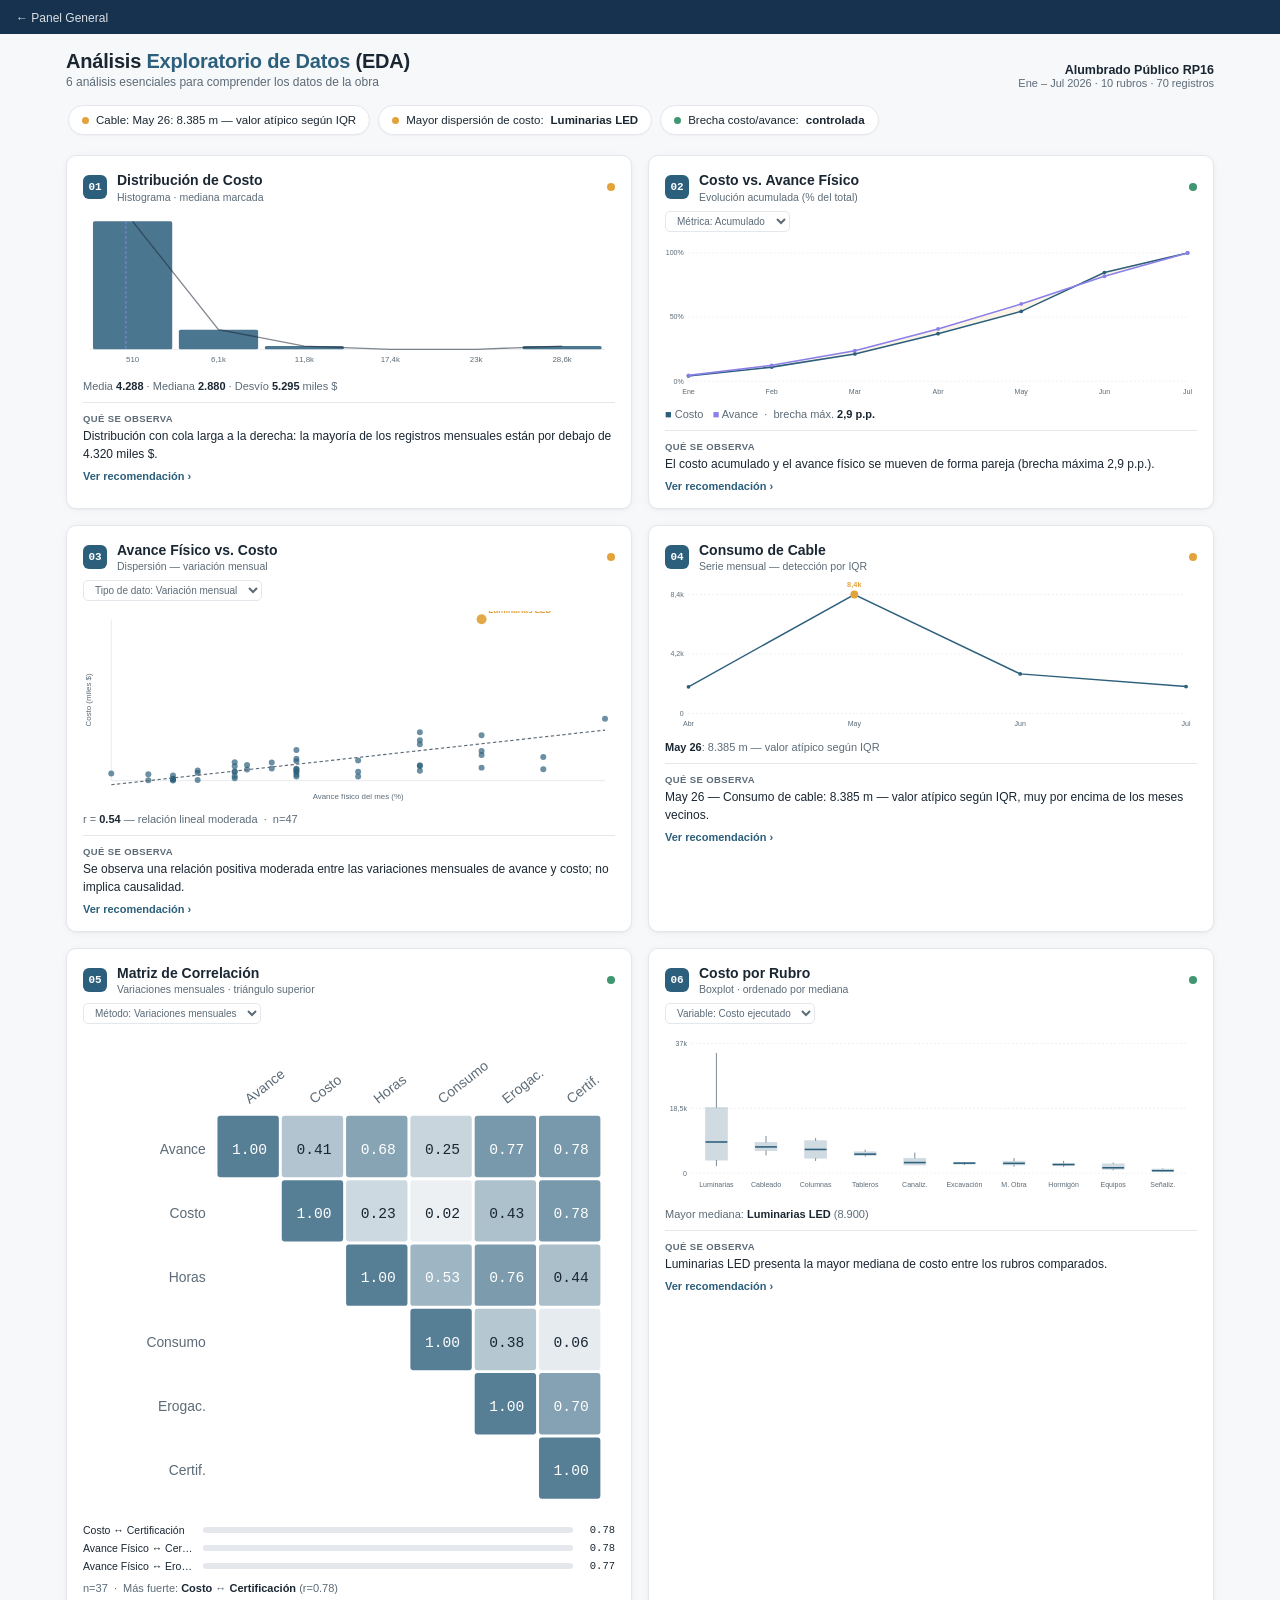
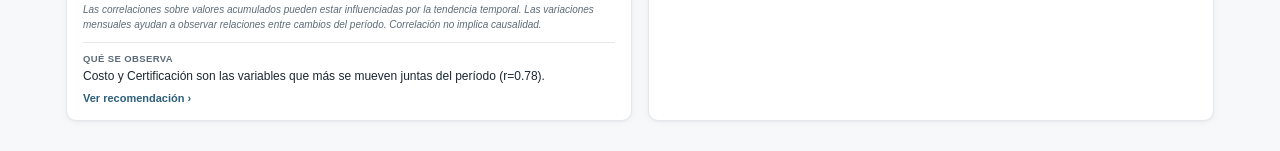
==== index.html @ d2f166ff "Add files via upload" ====
<!DOCTYPE html>
<html lang="es">
<head>
<meta charset="UTF-8">
<meta name="viewport" content="width=device-width, initial-scale=1.0">
<title>Análisis Exploratorio de Datos — Alumbrado Público RP16</title>
<link rel="icon" href="data:image/svg+xml,%3Csvg xmlns='http://www.w3.org/2000/svg' viewBox='0 0 100 100'%3E%3Ctext y='.9em' font-size='90'%3E%F0%9F%93%8A%3C/text%3E%3C/svg%3E">
<style>
:root{
  --bg:#F7F8FA;
  --surface:#FFFFFF;
  --text:#1A2733;
  --text-sec:#5C6B77;
  --border:#E4E8EC;

  --neutral:#2C5F7C;   /* color de dato por defecto — no decorativo por panel */
  --secondary:#8B7FE8; /* segunda serie en comparaciones */
  --atencion:#E2A33D;
  --critico:#D6534A;
  --positivo:#3F9670;

  --font-ui: -apple-system, BlinkMacSystemFont, "Segoe UI", Roboto, "Helvetica Neue", Arial, sans-serif;
  --font-mono: "SFMono-Regular", Consolas, "Liberation Mono", Menlo, monospace;
}
*{box-sizing:border-box;}
html,body{margin:0;background:var(--bg);color:var(--text);font-family:var(--font-ui);-webkit-font-smoothing:antialiased;}
h1,h3{margin:0;color:var(--text);}
p{margin:0;}

.page{min-height:100vh;display:flex;flex-direction:column;padding:16px 16px 30px;gap:14px;max-width:1180px;margin:0 auto;}

.top{display:flex;justify-content:space-between;align-items:flex-end;flex-wrap:wrap;gap:8px;}
.top h1{font-size:20px;font-weight:700;letter-spacing:-0.01em;}
.top h1 span{color:var(--neutral);}
.top .sub{color:var(--text-sec);font-size:12px;margin-top:2px;}
.top .obra{text-align:right;font-size:11px;color:var(--text-sec);}
.top .obra b{display:block;color:var(--text);font-size:12.5px;font-weight:600;}

/* ---- resumen ejecutivo ---- */
.summary{display:flex;gap:8px;overflow-x:auto;padding:2px 2px 6px;scroll-snap-type:x proximity;-webkit-overflow-scrolling:touch;}
.summary::-webkit-scrollbar{display:none;}
.chip{flex:none;scroll-snap-align:start;display:flex;align-items:center;gap:7px;background:var(--surface);border:1px solid var(--border);border-radius:20px;padding:8px 13px;font-size:11.5px;color:var(--text);white-space:nowrap;box-shadow:0 1px 2px rgba(16,24,32,.04);}
.chip .dot{width:7px;height:7px;border-radius:50%;flex:none;}
.chip b{font-weight:600;}

/* ---- grilla de paneles ---- */
.grid{display:grid;grid-template-columns:1fr 1fr;gap:16px;}
@media(max-width:680px){ .grid{grid-template-columns:1fr;gap:10px;} }

.card{background:var(--surface);border:1px solid var(--border);border-radius:10px;padding:16px;box-shadow:0 1px 2px rgba(16,24,32,.04), 0 1px 8px rgba(16,24,32,.04);display:flex;flex-direction:column;min-width:0;}
.chead{display:flex;align-items:center;gap:10px;}
.badge{flex:none;width:24px;height:24px;border-radius:6px;background:var(--neutral);color:#fff;display:flex;align-items:center;justify-content:center;font-family:var(--font-mono);font-size:11px;font-weight:700;}
.ctitle{flex:1;min-width:0;}
.ctitle h3{font-size:14px;font-weight:600;line-height:1.25;}
.ctitle .ctype{font-size:10.5px;color:var(--text-sec);margin-top:1px;}
.statusdot{flex:none;width:8px;height:8px;border-radius:50%;margin-left:6px;}
.statusdot[data-lvl="positivo"]{background:var(--positivo);}
.statusdot[data-lvl="atencion"]{background:var(--atencion);}
.statusdot[data-lvl="critico"]{background:var(--critico);}

.chart-wrap{width:100%;margin-top:10px;}
.chart-wrap svg{width:100%;height:100%;display:block;font-variant-numeric:tabular-nums;}

.caption{font-size:11px;color:var(--text-sec);margin-top:10px;font-variant-numeric:tabular-nums;}
.caption b{color:var(--text);font-weight:600;}

.obs{margin-top:10px;padding-top:10px;border-top:1px solid var(--border);}
.obs .otag{font-size:9.5px;font-weight:700;letter-spacing:.04em;color:var(--text-sec);text-transform:uppercase;display:block;margin-bottom:3px;}
.obs .oline{font-size:12px;line-height:1.5;color:var(--text);}
.obs details{margin-top:7px;}
.obs summary{font-size:11px;color:var(--neutral);font-weight:600;cursor:pointer;list-style:none;}
.obs summary::-webkit-details-marker{display:none;}
.obs summary::after{content:" \203A";}
.obs details[open] summary::after{content:" \2304";}
.obs .rec{font-size:11.5px;line-height:1.5;color:var(--text-sec);margin-top:6px;}

/* ---- mini ranking (panel 05) ---- */
.miniranks{display:flex;flex-direction:column;gap:6px;margin-top:10px;}
.mrow{display:flex;align-items:center;gap:8px;font-size:10.5px;color:var(--text-sec);}
.mrow .mlabel{width:112px;flex:none;color:var(--text);white-space:nowrap;overflow:hidden;text-overflow:ellipsis;}
.mrow .mbar-bg{flex:1;height:6px;background:var(--border);border-radius:3px;overflow:hidden;}
.mrow .mbar{height:100%;border-radius:3px;}
.mrow .mval{width:34px;flex:none;text-align:right;font-family:var(--font-mono);color:var(--text);}

/* ---- v1.1: selectores metodológicos y notas — mismos tokens, sin rediseño ---- */
.panel-controls{display:flex;gap:6px;margin-top:8px;flex-wrap:wrap;align-items:center;}
.panel-controls select{font-size:10px;padding:3px 7px;border:1px solid var(--border);border-radius:5px;background:var(--surface);color:var(--text-sec);font-family:var(--font-ui);}
.panel-controls select:focus{outline:1px solid var(--neutral);}
.corr-note{font-size:10px;line-height:1.5;color:var(--text-sec);font-style:italic;margin-top:8px;}
.sample-warn{color:var(--atencion);font-weight:600;}
</style>
</head>
<body>
<div style="background:#16324F;padding:8px 16px;">
  <a href="../../index.html" style="color:#fff;opacity:.85;font:12px -apple-system,sans-serif;text-decoration:none;">&larr; Panel General</a>
</div>
<div id="app" class="page"></div>

<script>
/* =========================================================
   DATA — idéntico al dataset ya validado (sin cambios)
   ========================================================= */
const MESES = [
  {id:'2026-01', label:'Ene 26'}, {id:'2026-02', label:'Feb 26'},
  {id:'2026-03', label:'Mar 26'}, {id:'2026-04', label:'Abr 26'},
  {id:'2026-05', label:'May 26'}, {id:'2026-06', label:'Jun 26'},
  {id:'2026-07', label:'Jul 26'}
];

const RUBROS = [
  {id:'excavacion', nombre:'Excavación', material:'Excavación de zanja', unidad:'m³'},
  {id:'hormigon', nombre:'Hormigón', material:'Hormigón H21 (bases)', unidad:'m³'},
  {id:'canalizaciones', nombre:'Canalizaciones', material:'Caño PVC/PEAD', unidad:'m'},
  {id:'columnas', nombre:'Columnas', material:'Columnas metálicas', unidad:'u'},
  {id:'cableado', nombre:'Cableado', material:'Cable subterráneo', unidad:'m'},
  {id:'tableros', nombre:'Tableros Eléctricos', material:'Tableros de comando', unidad:'u'},
  {id:'luminarias', nombre:'Luminarias LED', material:'Luminarias LED', unidad:'u'},
  {id:'manoobra', nombre:'Mano de Obra', material:'Cuadrillas propias', unidad:'HH'},
  {id:'equipos', nombre:'Equipos', material:'Equipo (grúa/canasto)', unidad:'h'},
  {id:'senalizacion', nombre:'Señalización y Seguridad', material:'Señalización vial', unidad:'u'}
];

const RAW = {
  excavacion: {presupuesto:[2800,3200,2000,0,0,0,0],
            costo:      [3220,2880,2360,0,0,0,0],
            horas:      [142,211,88,0,0,0,0],
            consumo:    [928.2,1019.2,656.5,0,0,0,0],
            stock:      [390,176,90,233,376,519,662],
            certificacion:[3024,2816,2240,0,0,0,0],
            erogaciones:[2194,3106,2301,1355,0,0,0],
            avance:     [35,40,25,0,0,0,0]},
  hormigon: {presupuesto:[2000,3000,3000,2000,0,0,0],
            costo:      [1800,3540,2550,2400,0,0,0],
            horas:      [120,120,177,109,0,0,0],
            consumo:    [94.1,145.4,148.3,93.1,0,0,0],
            stock:      [99,75,49,43,70,96,122],
            certificacion:[1760,3360,2760,2200,0,0,0],
            erogaciones:[1455,2232,3399,2709,1089,0,0],
            avance:     [20,30,30,20,0,0,0]},
  canalizaciones: {presupuesto:[0,2800,4900,4200,2100,0,0],
            costo:      [0,2380,5880,3696,2310,0,0],
            horas:      [0,149,209,185,128,0,0],
            consumo:    [0,1194.8,1969.1,1809.6,835.2,0,0],
            stock:      [1595,1496,1126,811,838,1157,1476],
            certificacion:[0,2576,5390,3570,1890,0,0],
            erogaciones:[0,1275,4150,4114,3152,967,0],
            avance:     [0,20,35,30,15,0,0]},
  columnas: {presupuesto:[0,0,5200,9100,7800,3900,0],
            costo:      [0,0,4576,10010,8970,3510,0],
            horas:      [0,0,177,481,339,187,0],
            consumo:    [0,0,37.4,60.5,55.1,26.5,0],
            stock:      [50,60,57,45,36,37,46],
            certificacion:[0,0,4420,8190,8424,3432,0],
            erogaciones:[0,0,1790,6850,7715,6548,1699],
            avance:     [0,0,20,35,30,15,0]},
  cableado: {presupuesto:[0,0,0,6000,9000,9000,6000],
            costo:      [0,0,0,6900,8100,10620,5100],
            horas:      [0,0,0,241,484,274,269],
            consumo:    [0,0,0,1876.8,8384.9,2787.6,1895.2],
            stock:      [2530,3036,3542,3391,962,493,335],
            certificacion:[0,0,0,6480,7920,10080,5520],
            erogaciones:[0,0,0,2712,7556,8003,8831],
            avance:     [0,0,0,20,30,30,20]},
  tableros: {presupuesto:[0,0,0,0,4000,6400,5600],
            costo:      [0,0,0,0,4720,5440,6720],
            horas:      [0,0,0,0,159,317,223],
            consumo:    [0,0,0,0,3.5,5.8,4.8],
            stock:      [4,5,5,6,6,4,3],
            certificacion:[0,0,0,0,4480,5888,6160],
            erogaciones:[0,0,0,0,1814,5625,6491],
            avance:     [0,0,0,0,25,40,35]},
  luminarias: {presupuesto:[0,0,0,1700,5100,11900,15300],
            costo:      [0,0,0,2006,4335,34272,13464],
            horas:      [0,0,0,47,213,339,390],
            consumo:    [0,0,0,17.2,52.5,115.4,159.1],
            stock:      [94,112,131,144,144,122,85],
            certificacion:[0,0,0,1904,4692,13745,13005],
            erogaciones:[0,0,0,771,3474,9149,11747],
            avance:     [0,0,0,5,15,35,45]},
  manoobra: {presupuesto:[1600,2400,3200,3600,3600,3200,2400],
            costo:      [1840,2160,3776,3060,4320,2816,2640],
            horas:      [132,259,230,440,363,245,248],
            consumo:    [132,259,230,440,363,245,248],
            stock:      [0,0,0,0,0,0,0],
            certificacion:[1728,2112,3584,3312,3960,2720,2160],
            erogaciones:[1253,2015,2497,3808,3892,3062,2764],
            avance:     [8,12,16,18,18,16,12]},
  equipos: {presupuesto:[1200,1800,1200,2400,1800,2400,1200],
            costo:      [900,2430,840,3000,1404,2880,1560],
            horas:      [36,36,35,66,45,69,28],
            consumo:    [94.1,145.4,98.9,186.2,149.8,184.3,97.9],
            stock:      [231,233,251,239,239,227,246],
            certificacion:[1056,2016,1104,2640,1530,2160,1296],
            erogaciones:[873,1339,1766,1939,1926,2031,1647],
            avance:     [10,15,10,20,15,20,10]},
  senalizacion: {presupuesto:[480,600,600,720,900,1200,1500],
            costo:      [566,510,720,634,990,1380,1350],
            horas:      [19,35,29,35,61,55,90],
            consumo:    [4.8,6.2,5.8,7.5,8.6,12.2,14.7],
            stock:      [15,16,17,18,18,17,15],
            certificacion:[538,552,660,612,810,1296,1320],
            erogaciones:[378,599,649,575,785,957,1385],
            avance:     [8,10,10,12,15,20,25]}
};

const RECORDS = [];
RUBROS.forEach(r=>{
  MESES.forEach((m,i)=>{
    RECORDS.push({
      obra:'Alumbrado Público RP16', fecha:m.id, mesLabel:m.label, mesIdx:i,
      rubro:r.id, rubroNombre:r.nombre, material:r.material, unidad:r.unidad,
      presupuesto:RAW[r.id].presupuesto[i], costo:RAW[r.id].costo[i],
      horas:RAW[r.id].horas[i], consumo:RAW[r.id].consumo[i], stock:RAW[r.id].stock[i],
      certificacion:RAW[r.id].certificacion[i], erogaciones:RAW[r.id].erogaciones[i],
      avance:RAW[r.id].avance[i]
    });
  });
});

const VARIABLES = [
  {id:'costo', label:'Costo', unidad:'miles $', color:'var(--neutral)'},
  {id:'presupuesto', label:'Presupuesto Ejecutado', unidad:'miles $', color:'#3E6E8E'},
  {id:'avance', label:'Avance Físico', unidad:'%', color:'var(--secondary)'},
  {id:'certificacion', label:'Certificación', unidad:'miles $', color:'var(--positivo)'},
  {id:'horas', label:'Horas Hombre', unidad:'HH', color:'var(--neutral)'},
  {id:'consumo', label:'Consumo de Materiales', unidad:'según rubro', color:'var(--secondary)'},
  {id:'erogaciones', label:'Erogaciones', unidad:'miles $', color:'var(--text-sec)'},
  {id:'stock', label:'Stock Disponible', unidad:'según rubro', color:'var(--text-sec)'},
  {id:'precioUnitario', label:'Precio Unitario', unidad:'miles $ / unidad', color:'var(--atencion)'},
  {id:'desvio', label:'Desvío %', unidad:'% vs. presupuesto', color:'var(--critico)'}
];
function varDef(id){ return VARIABLES.find(v=>v.id===id); }
function getValue(rec, varId){
  if(varId==='precioUnitario') return rec.consumo>0 ? rec.costo/rec.consumo : null;
  if(varId==='desvio') return rec.presupuesto>0 ? (rec.costo-rec.presupuesto)/rec.presupuesto*100 : null;
  return rec[varId];
}
function activeVal(v, varId){ return varId==='desvio' ? (v!==null && !isNaN(v)) : (v!==null && v>0); }

/* =========================================================
   ANALYTICS
   ========================================================= */
const A = {
  mean(arr){ if(!arr.length) return 0; return arr.reduce((a,b)=>a+b,0)/arr.length; },
  median(arr){ if(!arr.length) return 0; const s=[...arr].sort((a,b)=>a-b); const m=Math.floor(s.length/2);
    return s.length%2 ? s[m] : (s[m-1]+s[m])/2; },
  std(arr){ if(arr.length<2) return 0; const m=A.mean(arr); const v=arr.reduce((a,b)=>a+(b-m)**2,0)/(arr.length-1);
    return Math.sqrt(v); },
  quartiles(arr){
    const s=[...arr].sort((a,b)=>a-b); const n=s.length; if(!n) return {q1:0,q2:0,q3:0,iqr:0,min:0,max:0,low:0,high:0};
    const q=(p)=>{ const idx=(n-1)*p; const lo=Math.floor(idx), hi=Math.ceil(idx); if(lo===hi) return s[lo];
      return s[lo]+(s[hi]-s[lo])*(idx-lo); };
    const q1=q(0.25), q2=q(0.5), q3=q(0.75), iqr=q3-q1;
    return {q1,q2,q3,iqr,min:s[0],max:s[n-1],low:q1-1.5*iqr, high:q3+1.5*iqr};
  },
  outliers(arr){
    const {low,high,iqr} = A.quartiles(arr);
    return arr.map((v,i)=>({i, v, flag: v<low||v>high, extreme: iqr>0 && (v < low-1.5*iqr || v > high+1.5*iqr)}));
  },
  pearson(x,y){
    const n=x.length; if(n<3) return 0;
    const mx=A.mean(x), my=A.mean(y);
    let num=0,dx=0,dy=0;
    for(let i=0;i<n;i++){ num+=(x[i]-mx)*(y[i]-my); dx+=(x[i]-mx)**2; dy+=(y[i]-my)**2; }
    if(dx===0||dy===0) return 0;
    return num/Math.sqrt(dx*dy);
  },
  regression(x,y){
    const n=x.length; const mx=A.mean(x), my=A.mean(y);
    let num=0, den=0;
    for(let i=0;i<n;i++){ num+=(x[i]-mx)*(y[i]-my); den+=(x[i]-mx)**2; }
    const slope = den===0?0:num/den;
    const intercept = my - slope*mx;
    return {slope, intercept, r:A.pearson(x,y)};
  },
  corrStrengthLabel(r){
    const a=Math.abs(r);
    if(a<0.3) return 'relación lineal débil';
    if(a<0.6) return 'relación lineal moderada';
    return 'relación lineal fuerte';
  }
};

/* =========================================================
   FORMATO
   ========================================================= */
function fmt(n){ if(n===null||n===undefined||isNaN(n)) return '—';
  return new Intl.NumberFormat('es-AR',{maximumFractionDigits: Math.abs(n)<10? 1:0}).format(n); }
function fmtCompact(n){
  if(n===null||n===undefined||isNaN(n)) return '—';
  const sign=n<0?'-':''; const abs=Math.abs(n);
  if(abs>=1000) return sign+(abs/1000).toFixed(1).replace('.',',').replace(',0','')+'k';
  return fmt(n);
}

/* =========================================================
   CHARTS — proporciones panorámicas (poco alto, mucho ancho),
   ejes mínimos, y una sola función por tipo de gráfico.
   ========================================================= */
const CH = {
  histogram(values, colorVar){
    const W=640,H=190,M={t:10,r:12,b:26,l:8};
    const bins=6;
    const min=Math.min(...values), max=Math.max(...values);
    const bw=(max-min)/bins || 1;
    const counts=new Array(bins).fill(0);
    values.forEach(v=>{ let idx=Math.floor((v-min)/bw); if(idx>=bins) idx=bins-1; if(idx<0) idx=0; counts[idx]++; });
    const maxC=Math.max(...counts,1);
    const innerW=W-M.l-M.r, innerH=H-M.t-M.b;
    const slot=innerW/bins;
    const barW=slot-8;
    const yFor=c=> M.t+innerH-(c/maxC)*innerH;
    const median=A.median(values);
    const medianX = M.l + ((median-min)/((max-min)||1))*innerW;
    let bars='', labels='';
    counts.forEach((c,i)=>{
      const x=M.l+i*slot+4;
      const y=yFor(c);
      bars+=`<rect x="${x}" y="${y}" width="${barW}" height="${(M.t+innerH)-y}" fill="${colorVar}" opacity="0.85" rx="2"/>`;
      labels+=`<text x="${x+barW/2}" y="${M.t+innerH+15}" font-size="9.5" text-anchor="middle" fill="var(--text-sec)">${fmtCompact(min+i*bw)}</text>`;
    });
    let pts=counts.map((c,i)=> `${M.l+i*slot+4+barW/2},${yFor(c)}`).join(' ');
    return `<svg viewBox="0 0 ${W} ${H}" class="chart-svg" preserveAspectRatio="xMidYMid meet">
      <line x1="${M.l}" y1="${M.t+innerH}" x2="${W-M.r}" y2="${M.t+innerH}" stroke="var(--border)"/>
      ${bars}
      <polyline points="${pts}" fill="none" stroke="var(--text)" stroke-width="1.6" opacity="0.55"/>
      <line x1="${medianX}" y1="${M.t}" x2="${medianX}" y2="${M.t+innerH}" stroke="var(--secondary)" stroke-width="1.4" stroke-dasharray="3,3"/>
      ${labels}
    </svg>`;
  },

  lineChart(seriesArr, categories, pct, opts){
    opts = opts || {};
    const W=680,H=200,M={t:14,r:12,b:22,l:30};
    const innerW=W-M.l-M.r, innerH=H-M.t-M.b;
    let allVals=[];
    seriesArr.forEach(s=> allVals=allVals.concat(s.values.filter(v=>v!==null&&!isNaN(v))));
    let min= pct?0:Math.min(0,...allVals), max = pct?100:Math.max(...allVals,1);
    if(max===min) max=min+1;
    const n=categories.length;
    const xFor=i=> M.l + (n<=1?0:(i/(n-1))*innerW);
    const yFor=v=> M.t + innerH - ((v-min)/(max-min))*innerH;
    let grid='', ticks=2;
    for(let t=0;t<=ticks;t++){
      const v=min+(max-min)*t/ticks;
      const y=yFor(v);
      grid+=`<line x1="${M.l}" y1="${y}" x2="${W-M.r}" y2="${y}" stroke="var(--border)" stroke-dasharray="2,3"/>
             <text x="${M.l-6}" y="${y+3}" font-size="9" text-anchor="end" fill="var(--text-sec)">${fmtCompact(v)}${pct?'%':''}</text>`;
    }
    let xlabels=categories.map((c,i)=>`<text x="${xFor(i)}" y="${M.t+innerH+16}" font-size="9" text-anchor="middle" fill="var(--text-sec)">${c.replace(' 26','')}</text>`).join('');
    let band='';
    if(opts.band){
      const top=seriesArr[opts.band[0]].values, bot=seriesArr[opts.band[1]].values;
      let path='M '+top.map((v,i)=>`${xFor(i)},${yFor(v)}`).join(' L ');
      path+=' L '+bot.slice().reverse().map((v,i)=>`${xFor(bot.length-1-i)},${yFor(v)}`).join(' L ')+' Z';
      band=`<path d="${path}" fill="var(--atencion)" opacity="0.12"/>`;
    }
    let lines='';
    seriesArr.forEach(s=>{
      const pts = s.values.map((v,i)=> (v===null||isNaN(v))? null : `${xFor(i)},${yFor(v)}`).filter(Boolean).join(' ');
      lines+=`<polyline points="${pts}" fill="none" stroke="${s.color}" stroke-width="2"/>`;
      s.values.forEach((v,i)=>{ if(v!==null && !isNaN(v)) lines+=`<circle cx="${xFor(i)}" cy="${yFor(v)}" r="2.4" fill="${s.color}"/>`; });
    });
    return `<svg viewBox="0 0 ${W} ${H}" class="chart-svg" preserveAspectRatio="xMidYMid meet">${grid}${band}${lines}${xlabels}</svg>`;
  },

  flaggedLine(values, categories, color){
    const flags = A.outliers(values);
    const W=680,H=190,M={t:16,r:14,b:22,l:30};
    const innerW=W-M.l-M.r, innerH=H-M.t-M.b;
    const min=Math.min(0,...values), max=Math.max(...values,1);
    const n=categories.length;
    const xFor=i=> M.l + (n<=1?0:(i/(n-1))*innerW);
    const yFor=v=> M.t + innerH - ((v-min)/((max-min)||1))*innerH;
    let grid='';
    for(let t=0;t<=2;t++){ const v=min+(max-min)*t/2; const y=yFor(v);
      grid+=`<line x1="${M.l}" y1="${y}" x2="${W-M.r}" y2="${y}" stroke="var(--border)" stroke-dasharray="2,3"/>
             <text x="${M.l-6}" y="${y+3}" font-size="9" text-anchor="end" fill="var(--text-sec)">${fmtCompact(v)}</text>`; }
    let xlabels=categories.map((c,i)=>`<text x="${xFor(i)}" y="${M.t+innerH+16}" font-size="9" text-anchor="middle" fill="var(--text-sec)">${c.replace(' 26','')}</text>`).join('');
    const pts=values.map((v,i)=>`${xFor(i)},${yFor(v)}`).join(' ');
    let dots='', ann='';
    values.forEach((v,i)=>{
      const f=flags[i];
      const c = f.flag ? (f.extreme?'var(--critico)':'var(--atencion)') : color;
      const r = f.flag ? 5 : 2.4;
      dots+=`<circle cx="${xFor(i)}" cy="${yFor(v)}" r="${r}" fill="${c}"/>`;
      if(f.flag){ ann+=`<text x="${xFor(i)}" y="${yFor(v)-10}" font-size="9.5" font-weight="700" text-anchor="middle" fill="${c}">${fmtCompact(v)}</text>`; }
    });
    return `<svg viewBox="0 0 ${W} ${H}" class="chart-svg" preserveAspectRatio="xMidYMid meet">
      ${grid}<polyline points="${pts}" fill="none" stroke="${color}" stroke-width="1.8"/>${dots}${ann}${xlabels}
    </svg>`;
  },

  scatter(x,y,xLabel,yLabel,color,opts){
    opts = opts || {};
    const W=640,H=230,M={t:10,r:12,b:26,l:34};
    const innerW=W-M.l-M.r, innerH=H-M.t-M.b;
    const xmin=Math.min(...x), xmax=Math.max(...x);
    const ymin=Math.min(...y), ymax=Math.max(...y);
    const xr = xmax-xmin || 1, yr = ymax-ymin || 1;
    const xFor=v=> M.l + ((v-xmin)/xr)*innerW;
    const yFor=v=> M.t + innerH - ((v-ymin)/yr)*innerH;
    let pts=''; for(let i=0;i<x.length;i++){
      const isHi = opts.highlightIdx===i;
      pts+=`<circle cx="${xFor(x[i])}" cy="${yFor(y[i])}" r="${isHi?6:3.6}" fill="${isHi?'var(--atencion)':color}" opacity="${isHi?0.95:0.7}"/>`;
    }
    if(opts.highlightIdx!==undefined && opts.highlightLabel){
      pts+=`<text x="${xFor(x[opts.highlightIdx])+8}" y="${yFor(y[opts.highlightIdx])-8}" font-size="10" font-weight="700" fill="var(--atencion)">${opts.highlightLabel}</text>`;
    }
    const reg = A.regression(x,y);
    const x1=xmin, x2=xmax;
    const y1=reg.intercept+reg.slope*x1, y2=reg.intercept+reg.slope*x2;
    const trendLine = `<line x1="${xFor(x1)}" y1="${yFor(y1)}" x2="${xFor(x2)}" y2="${yFor(y2)}" stroke="var(--text-sec)" stroke-width="1.4" stroke-dasharray="4,3"/>`;
    return `<svg viewBox="0 0 ${W} ${H}" class="chart-svg" preserveAspectRatio="xMidYMid meet">
      <line x1="${M.l}" y1="${M.t+innerH}" x2="${W-M.r}" y2="${M.t+innerH}" stroke="var(--border)"/>
      <line x1="${M.l}" y1="${M.t}" x2="${M.l}" y2="${M.t+innerH}" stroke="var(--border)"/>
      <text x="${M.l+innerW/2}" y="${H-4}" font-size="9.5" text-anchor="middle" fill="var(--text-sec)">${xLabel}</text>
      <text x="10" y="${M.t+innerH/2}" font-size="9.5" text-anchor="middle" fill="var(--text-sec)" transform="rotate(-90 10 ${M.t+innerH/2})">${yLabel}</text>
      ${pts}${trendLine}
    </svg>`;
  },

  corrMatrix(vars, matrix){
    // sólo triángulo superior (incluye diagonal): evita repetir la mitad de la información
    const cell=44, pad={t:56,l:92};
    const W=pad.l+cell*vars.length+8, H=pad.t+cell*vars.length+8;
    let cells='', colLabels='', rowLabels='';
    vars.forEach((v,ci)=>{
      colLabels+=`<text x="${pad.l+ci*cell+cell/2}" y="${pad.t-8}" font-size="9.5" text-anchor="start" fill="var(--text-sec)" transform="rotate(-38 ${pad.l+ci*cell+cell/2} ${pad.t-8})">${v.label}</text>`;
      rowLabels+=`<text x="${pad.l-8}" y="${pad.t+ci*cell+cell/2+4}" font-size="9.5" text-anchor="end" fill="var(--text-sec)">${v.label}</text>`;
    });
    vars.forEach((rv,ri)=>{
      vars.forEach((cv,ci)=>{
        if(ci<ri) return; // omite el triángulo inferior (redundante)
        const r = matrix[ri][ci];
        const isPos = r>=0;
        const inten = Math.min(Math.abs(r),1);
        const base = isPos ? '44,95,124' : '214,83,74';
        const bg = `rgba(${base},${(0.08+inten*0.72).toFixed(2)})`;
        const txtColor = inten>0.5 ? '#fff' : 'var(--text)';
        cells+=`<g>
          <rect x="${pad.l+ci*cell}" y="${pad.t+ri*cell}" width="${cell-2}" height="${cell-2}" fill="${bg}" rx="2"/>
          <text x="${pad.l+ci*cell+cell/2}" y="${pad.t+ri*cell+cell/2+4}" font-size="10" text-anchor="middle" fill="${txtColor}" font-family="var(--font-mono)">${r.toFixed(2)}</text>
        </g>`;
      });
    });
    return `<svg viewBox="0 0 ${W} ${H}" class="chart-svg" preserveAspectRatio="xMidYMid meet" style="min-width:${W}px">${colLabels}${rowLabels}${cells}</svg>`;
  },

  boxplot(groups, color){
    const W=680,H=210,M={t:12,r:12,b:32,l:34};
    const innerW=W-M.l-M.r, innerH=H-M.t-M.b;
    let allVals=[]; groups.forEach(g=>allVals=allVals.concat(g.values));
    const min=Math.min(...allVals), max=Math.max(...allVals);
    const pad=(max-min)*0.08 || 1;
    const dmin= min>=0 ? Math.max(0,min-pad) : min-pad, dmax=max+pad;
    const yFor=v=> M.t + innerH - ((v-dmin)/(dmax-dmin))*innerH;
    const slot=innerW/groups.length;
    let content='', labels='';
    groups.forEach((g,i)=>{
      const q=A.quartiles(g.values);
      const cx=M.l+slot*i+slot/2;
      const boxW=Math.min(slot*0.44,44);
      const withinMax = Math.max(...g.values.filter(v=>v<=q.high));
      const withinMin = Math.min(...g.values.filter(v=>v>=q.low));
      content+=`<line x1="${cx}" y1="${yFor(withinMax)}" x2="${cx}" y2="${yFor(q.q3)}" stroke="var(--text-sec)"/>
        <line x1="${cx}" y1="${yFor(withinMin)}" x2="${cx}" y2="${yFor(q.q1)}" stroke="var(--text-sec)"/>
        <rect x="${cx-boxW/2}" y="${yFor(q.q3)}" width="${boxW}" height="${Math.max(yFor(q.q1)-yFor(q.q3),1)}" fill="${color}" opacity="0.22" stroke="${color}"/>
        <line x1="${cx-boxW/2}" y1="${yFor(q.q2)}" x2="${cx+boxW/2}" y2="${yFor(q.q2)}" stroke="${color}" stroke-width="2"/>`;
      g.values.forEach(v=>{
        if(v<q.low||v>q.high){
          const extreme = v < q.low-1.5*q.iqr || v > q.high+1.5*q.iqr;
          content+=`<circle cx="${cx}" cy="${yFor(v)}" r="3.2" fill="${extreme?'var(--critico)':'var(--atencion)'}"/>`;
        }
      });
      labels+=`<text x="${cx}" y="${M.t+innerH+18}" font-size="9" text-anchor="middle" fill="var(--text-sec)">${g.label}</text>`;
    });
    let grid=''; for(let t=0;t<=2;t++){ const v=dmin+(dmax-dmin)*t/2; const y=yFor(v);
      grid+=`<line x1="${M.l}" y1="${y}" x2="${W-M.r}" y2="${y}" stroke="var(--border)" stroke-dasharray="2,3"/><text x="${M.l-6}" y="${y+3}" font-size="9" text-anchor="end" fill="var(--text-sec)">${fmtCompact(v)}</text>`; }
    return `<svg viewBox="0 0 ${W} ${H}" class="chart-svg" preserveAspectRatio="xMidYMid meet">${grid}${content}${labels}</svg>`;
  }
};

/* =========================================================
   AGREGACIÓN mensual
   ========================================================= */
function aggregateMonthly(varId){
  if(varId==='avance'){
    const weights={};
    RUBROS.forEach(r=>{ weights[r.id]=RAW[r.id].presupuesto.reduce((a,b)=>a+b,0); });
    const cumByRubroLoc={};
    Object.keys(weights).forEach(rid=>{ let acc=0; cumByRubroLoc[rid]=RAW[rid].avance.map(v=>acc+=v); });
    return MESES.map((m,idx)=>{
      let num=0, den=0;
      Object.keys(weights).forEach(rid=>{ num+=weights[rid]*cumByRubroLoc[rid][idx]; den+=weights[rid]; });
      return den? num/den : 0;
    });
  }
  return MESES.map((m,idx)=>{
    let sum=0;
    RUBROS.forEach(r=>{ sum+=RAW[r.id][varId][idx]; });
    return sum;
  });
}
function cumulative(arr){ let acc=0; return arr.map(v=>acc+=v); }

/* =========================================================
   v1.1 — helpers metodológicos
   ========================================================= */
// avance ponderado del mes (NO acumulado) a nivel obra — usado en panel 02 "Mensual"
function weightedAvanceMonthly(){
  const weights={}; RUBROS.forEach(r=>{ weights[r.id]=RAW[r.id].presupuesto.reduce((a,b)=>a+b,0); });
  return MESES.map((m,idx)=>{
    let num=0, den=0;
    RUBROS.forEach(r=>{ num+=weights[r.id]*RAW[r.id].avance[idx]; den+=weights[r.id]; });
    return den? num/den : 0;
  });
}
// serie acumulada (suma corrida) de un campo, por rubro — usado en panel 02/03 modo "Acumulado"
function cumByRubro(field){
  const out={};
  RUBROS.forEach(r=>{ let acc=0; out[r.id]=RAW[r.id][field].map(v=>acc+=v); });
  return out;
}
// variaciones mensuales (mes vs. mes anterior) por rubro, sólo entre meses con actividad activa
// en ambos extremos — evita variaciones artificiales por arranque/cierre del rubro
function monthlyDeltas(vars){
  const out={}; vars.forEach(v=>out[v]=[]);
  RUBROS.forEach(r=>{
    for(let i=1;i<7;i++){
      if(RAW[r.id].costo[i]>0 && RAW[r.id].costo[i-1]>0){
        vars.forEach(v=> out[v].push(RAW[r.id][v][i]-RAW[r.id][v][i-1]));
      }
    }
  });
  return out;
}
const SAMPLE_MIN = 10;
function sampleWarn(n){ return n<SAMPLE_MIN ? ` <span class="sample-warn">· Interpretación limitada por tamaño de muestra (n=${n}).</span>` : ''; }

/* =========================================================
   STATE — controles metodológicos (v1.1). No afecta diseño.
   ========================================================= */
const STATE = { corrMethod:'delta', p2Metric:'acum', p3Tipo:'var', p6Var:'costo' };


/* =========================================================
   PANELES
   ========================================================= */
function buildPanel1(){
  const vals = RECORDS.map(r=>getValue(r,'costo')).filter(v=>activeVal(v,'costo'));
  const mean=A.mean(vals), median=A.median(vals), std=A.std(vals);
  const asim = mean>median*1.3;
  return {
    badge:'01', title:'Distribución de Costo', type:'Histograma · mediana marcada',
    status: asim?'atencion':'positivo',
    chart: CH.histogram(vals,'var(--neutral)'),
    caption:`Media <b>${fmt(mean)}</b> · Mediana <b>${fmt(median)}</b> · Desvío <b>${fmt(std)}</b> miles $`,
    obs:`Distribución con cola larga a la derecha: la mayoría de los registros mensuales están por debajo de ${fmt(median*1.5)} miles $.`,
    rec:`Unos pocos meses de Luminarias LED empujan la media muy por encima de la mediana — revisarlos en el panel 04 antes de usarlos como referencia de presupuesto.`
  };
}

function buildPanel2(){
  const metric = STATE.p2Metric; // 'acum' | 'mensual'
  let seriesArr, capt, obs;
  if(metric==='acum'){
    const vars=['costo','avance'];
    seriesArr = vars.map(vId=>{
      const vd=varDef(vId);
      let monthly = aggregateMonthly(vId);
      let vals = vId==='avance' ? monthly : cumulative(monthly);
      const last = vals[vals.length-1]||1;
      vals = vals.map(v=> last? v/last*100:0);
      return {name:vd.label,color: vId==='costo'?'var(--neutral)':'var(--secondary)',values:vals};
    });
  } else {
    const costoMonthly = aggregateMonthly('costo');
    const totalCosto = costoMonthly.reduce((a,b)=>a+b,0)||1;
    const costoPctMensual = costoMonthly.map(v=>v/totalCosto*100);
    const avanceMensual = weightedAvanceMonthly();
    seriesArr = [
      {name:'Costo', color:'var(--neutral)', values:costoPctMensual},
      {name:'Avance', color:'var(--secondary)', values:avanceMensual}
    ];
  }
  const costoPct = seriesArr[0].values, avancePct = seriesArr[1].values;
  const brecha = Math.max(...costoPct.map((c,i)=>c-avancePct[i]));
  capt = metric==='acum'
    ? `<span style="color:var(--neutral)">■</span> Costo &nbsp; <span style="color:var(--secondary)">■</span> Avance &nbsp;·&nbsp; brecha máx. <b>${fmt(brecha)} p.p.</b>`
    : `<span style="color:var(--neutral)">■</span> Costo del mes &nbsp; <span style="color:var(--secondary)">■</span> Avance del mes &nbsp;·&nbsp; mayor diferencia <b>${fmt(brecha)} p.p.</b>`;
  obs = metric==='acum'
    ? (brecha>8
        ? `El costo acumulado avanza por encima del avance físico, con una brecha máxima de ${fmt(brecha)} puntos porcentuales.`
        : `El costo acumulado y el avance físico se mueven de forma pareja (brecha máxima ${fmt(brecha)} p.p.).`)
    : `Compara qué % del costo total y del avance total se ejecutó cada mes — permite ver en qué meses el costo creció más rápido que el avance, sin el efecto acumulativo del gráfico anterior.`;
  return {
    badge:'02', title:'Costo vs. Avance Físico', type: metric==='acum' ? 'Evolución acumulada (% del total)' : 'Lectura mensual (% del total, sin acumular)',
    status: (metric==='acum' && brecha>8)?'atencion':'positivo',
    controls: `<select data-p2>
        <option value="acum" ${metric==='acum'?'selected':''}>Métrica: Acumulado</option>
        <option value="mensual" ${metric==='mensual'?'selected':''}>Métrica: Mensual</option>
      </select>`,
    chart: CH.lineChart(seriesArr, MESES.map(m=>m.label), metric==='acum', metric==='acum'?{band:[0,1]}:{}),
    caption: capt,
    obs,
    rec:`Si la brecha crece, revisar productividad y precios en los rubros con mayor peso presupuestario (panel 06).`
  };
}

function buildPanel3(){
  const tipo = STATE.p3Tipo; // 'var' (default) | 'acum'
  let pairs;
  if(tipo==='var'){
    pairs = RECORDS.map(r=>({x:getValue(r,'avance'),y:getValue(r,'costo'),rubro:r.rubroNombre})).filter(p=>!(p.x===0&&p.y===0));
  } else {
    const cumAv=cumByRubro('avance'), cumCo=cumByRubro('costo');
    pairs=[];
    RUBROS.forEach(r=>{
      RAW[r.id].avance.forEach((_,i)=>{
        if(RAW[r.id].avance[i]>0 || RAW[r.id].costo[i]>0){
          pairs.push({x:cumAv[r.id][i], y:cumCo[r.id][i], rubro:r.nombre});
        }
      });
    });
  }
  const n = pairs.length;
  const x=pairs.map(p=>p.x), y=pairs.map(p=>p.y);
  const reg = A.regression(x,y);
  let hiIdx=0, hiRes=-Infinity;
  pairs.forEach((p,i)=>{ const pred=reg.intercept+reg.slope*p.x; const res=Math.abs(p.y-pred); if(res>hiRes){hiRes=res;hiIdx=i;} });
  const q = A.quartiles(y.map((v,i)=>Math.abs(v-(reg.intercept+reg.slope*x[i]))));
  const isNotable = hiRes > q.high;
  const yLabel = tipo==='var' ? 'Costo (miles $)' : 'Costo acumulado (miles $)';
  const xLabel = tipo==='var' ? 'Avance físico del mes (%)' : 'Avance físico acumulado (%)';
  return {
    badge:'03', title:'Avance Físico vs. Costo', type: tipo==='var' ? 'Dispersión — variación mensual' : 'Dispersión — valores acumulados',
    status: isNotable?'atencion':'positivo',
    controls: `<select data-p3>
        <option value="var" ${tipo==='var'?'selected':''}>Tipo de dato: Variación mensual</option>
        <option value="acum" ${tipo==='acum'?'selected':''}>Tipo de dato: Acumulado</option>
      </select>`,
    chart: CH.scatter(x,y,xLabel,yLabel,'var(--neutral)', isNotable?{highlightIdx:hiIdx,highlightLabel:pairs[hiIdx].rubro}:{}),
    caption:`r = <b>${reg.r.toFixed(2)}</b> — ${A.corrStrengthLabel(reg.r)} &nbsp;·&nbsp; n=${n}${sampleWarn(n)}`,
    obs: tipo==='var'
      ? `Se observa una relación ${reg.r>=0?'positiva':'negativa'} ${A.corrStrengthLabel(reg.r).replace('relación lineal ','')} entre las variaciones mensuales de avance y costo; no implica causalidad.`
      : `Con valores acumulados la relación es ${A.corrStrengthLabel(reg.r)} (r=${reg.r.toFixed(2)}) — este modo tiende a mostrar coeficientes más altos porque ambas series crecen con el tiempo dentro de cada rubro.`,
    rec: isNotable ? `El punto marcado (${pairs[hiIdx].rubro}) se aleja claramente de la tendencia — vale la pena confirmar si responde a un ajuste de precio puntual.` : `No hay puntos que se aparten de forma notable de la tendencia general.`
  };
}

function buildPanel4(){
  const rubroId='cableado', varId='consumo';
  const recs = RECORDS.filter(r=>r.rubro===rubroId);
  const withData = recs.map(r=>({v:getValue(r,varId),label:r.mesLabel})).filter(d=>d.v>0);
  const vals = withData.map(d=>d.v);
  const flags = A.outliers(vals);
  const flagIdx = flags.findIndex(f=>f.flag);
  const isExtreme = flagIdx>=0 && flags[flagIdx].extreme;
  const capt = flagIdx>=0
    ? `<b>${withData[flagIdx].label}</b>: ${fmt(vals[flagIdx])} m — valor atípico según IQR`
    : 'Sin valores atípicos en el período';
  return {
    badge:'04', title:'Consumo de Cable', type:'Serie mensual — detección por IQR',
    status: flagIdx<0 ? 'positivo' : (isExtreme?'critico':'atencion'),
    chart: CH.flaggedLine(vals, withData.map(d=>d.label), 'var(--neutral)'),
    caption: capt,
    obs: flagIdx>=0
      ? `${withData[flagIdx].label} — Consumo de cable: ${fmt(vals[flagIdx])} m — valor atípico según IQR, muy por encima de los meses vecinos.`
      : `El consumo se mantiene dentro del rango esperado durante todo el período.`,
    rec: flagIdx>=0
      ? `Puede deberse a recableado, refuerzo de frente, cambio de trazado u otro comportamiento operativo. Requiere validación — un valor atípico no confirma un error.`
      : `No se requiere seguimiento adicional para esta combinación de rubro y variable.`
  };
}

function buildPanel5(){
  const coreVars=['avance','costo','horas','consumo','erogaciones','certificacion'];
  const shortLabels=['Avance','Costo','Horas','Consumo','Erogac.','Certif.'];
  const vdFull = coreVars.map(id=>varDef(id));
  const vd = coreVars.map((id,i)=>({label:shortLabels[i]}));
  const method = STATE.corrMethod; // 'delta' (default) | 'level'
  let series, n;
  if(method==='delta'){
    const deltas = monthlyDeltas(coreVars);
    series = coreVars.map(id=>deltas[id]);
    n = series[0].length;
  } else {
    const activeRecs = RECORDS.filter(r=>r.costo>0);
    series = coreVars.map(id=> activeRecs.map(r=>getValue(r,id)||0));
    n = activeRecs.length;
  }
  const matrix = coreVars.map((_,i)=> coreVars.map((_,j)=> i===j?1:A.pearson(series[i],series[j])));
  const allPairs=[];
  for(let i=0;i<coreVars.length;i++) for(let j=i+1;j<coreVars.length;j++) allPairs.push({i,j,r:matrix[i][j]});
  allPairs.sort((a,b)=>Math.abs(b.r)-Math.abs(a.r));
  const top3 = allPairs.slice(0,3);
  const maxAbs = Math.max(...top3.map(p=>Math.abs(p.r)));
  const ranksHtml = top3.map(p=>{
    const c = p.r>=0 ? 'var(--neutral)' : 'var(--critico)';
    const w = (Math.abs(p.r)/maxAbs*100).toFixed(0);
    return `<div class="mrow"><span class="mlabel">${vdFull[p.i].label} ↔ ${vdFull[p.j].label}</span>
      <span class="mbar-bg"><span class="mbar" style="width:${w}%;background:${c}"></span></span>
      <span class="mval">${p.r.toFixed(2)}</span></div>`;
  }).join('');
  return {
    badge:'05', title:'Matriz de Correlación', type: method==='delta' ? 'Variaciones mensuales · triángulo superior' : 'Valores del período · triángulo superior',
    status:'positivo',
    controls: `<select data-corr>
        <option value="delta" ${method==='delta'?'selected':''}>Método: Variaciones mensuales</option>
        <option value="level" ${method==='level'?'selected':''}>Método: Valores del período</option>
      </select>`,
    chart: CH.corrMatrix(vd, matrix),
    extraHtml: `<div class="miniranks">${ranksHtml}</div>`,
    caption:`n=${n}${sampleWarn(n)} &nbsp;·&nbsp; Más fuerte: <b>${vdFull[top3[0].i].label}</b> ↔ <b>${vdFull[top3[0].j].label}</b> (r=${top3[0].r.toFixed(2)})`,
    obs:`${vdFull[top3[0].i].label} y ${vdFull[top3[0].j].label} son las variables que más se mueven juntas del período (r=${top3[0].r.toFixed(2)}).`,
    rec:`Una correlación elevada indica asociación lineal, no necesariamente una relación causal. Usarla para priorizar qué relación explorar primero en el panel 03, no como conclusión.`,
    note:`Las correlaciones sobre valores acumulados pueden estar influenciadas por la tendencia temporal. Las variaciones mensuales ayudan a observar relaciones entre cambios del período. Correlación no implica causalidad.`
  };
}

const RUBRO_LABEL_CORTO = {
  excavacion:'Excavación', hormigon:'Hormigón', canalizaciones:'Canaliz.', columnas:'Columnas',
  cableado:'Cableado', tableros:'Tableros', luminarias:'Luminarias', manoobra:'M. Obra',
  equipos:'Equipos', senalizacion:'Señaliz.'
};
function buildPanel6(){
  const vId = STATE.p6Var;
  const vd = varDef(vId);
  let groups = RUBROS.map(r=>{
    const vals = RECORDS.filter(rec=>rec.rubro===r.id).map(rec=>getValue(rec,vId)).filter(v=>activeVal(v,vId));
    return {label:RUBRO_LABEL_CORTO[r.id], full:r.nombre, values: vals.length?vals:[0]};
  });
  groups.forEach(g=>{ g.med=A.median(g.values); g.iqr=A.quartiles(g.values).iqr; });
  groups.sort((a,b)=>b.med-a.med);
  const top=groups[0];
  const disp = groups.slice().sort((a,b)=>b.iqr-a.iqr)[0];
  const isDesvio = vId==='desvio';
  const fmtVal = v => isDesvio ? (v>=0?'+':'')+fmt(v)+'%' : fmt(v);
  const obs = isDesvio
    ? `${top.full} presenta el mayor desvío relativo respecto del presupuesto (mediana ${fmtVal(top.med)}).`
    : `${top.full} presenta la mayor mediana de ${vd.label.toLowerCase()} entre los rubros comparados.`;
  const rec = isDesvio
    ? `Un desvío elevado en un rubro de bajo costo absoluto puede ser tan relevante como uno de alto costo — mayor costo no equivale automáticamente a mayor problema.`
    : `${disp.full} presenta la caja más alta (mayor dispersión mensual): menor previsibilidad de costo mes a mes. ${vId==='costo' ? 'Para ver si esto corresponde a un desvío real, cambiar la variable a "Desvío %".':''}`;
  return {
    badge:'06', title:`${vd.label} por Rubro`, type:'Boxplot · ordenado por mediana',
    status:'positivo',
    controls: `<select data-p6>
        <option value="costo" ${vId==='costo'?'selected':''}>Variable: Costo ejecutado</option>
        <option value="desvio" ${vId==='desvio'?'selected':''}>Variable: Desvío %</option>
        <option value="horas" ${vId==='horas'?'selected':''}>Variable: Horas hombre</option>
        <option value="consumo" ${vId==='consumo'?'selected':''}>Variable: Consumo</option>
        <option value="precioUnitario" ${vId==='precioUnitario'?'selected':''}>Variable: Precio unitario</option>
      </select>`,
    chart: CH.boxplot(groups, 'var(--neutral)'),
    caption:`Mayor mediana: <b>${top.full}</b> (${fmtVal(top.med)})`,
    obs, rec
  };
}

/* =========================================================
   RESUMEN EJECUTIVO
   ========================================================= */
function buildSummary(p2,p4,p6){
  const chips=[];
  if(p4.status!=='positivo'){
    chips.push({dot:p4.status, text:`Cable: ${p4.caption.replace(/<[^>]+>/g,'')}`});
  }
  chips.push({dot:p6.status==='positivo'?'atencion':p6.status, text:`Mayor dispersión de costo: <b>${p6.caption.match(/<b>(.*?)<\/b>/)[1]}</b>`});
  chips.push({dot:p2.status, text:`Brecha costo/avance: <b>${p2.status==='atencion'?'en aumento':'controlada'}</b>`});
  return chips;
}

/* =========================================================
   RENDER
   ========================================================= */
function panelHtml(p){
  const vb = p.chart.match(/viewBox="0 0 ([\d.]+) ([\d.]+)"/);
  const ratio = vb ? `${vb[1]}/${vb[2]}` : '2.8/1';
  return `<div class="card">
    <div class="chead">
      <div class="badge">${p.badge}</div>
      <div class="ctitle"><h3>${p.title}</h3><div class="ctype">${p.type}</div></div>
      <span class="statusdot" data-lvl="${p.status}"></span>
    </div>
    ${p.controls?`<div class="panel-controls">${p.controls}</div>`:''}
    <div class="chart-wrap" style="aspect-ratio:${ratio}">${p.chart}</div>
    ${p.extraHtml||''}
    <div class="caption">${p.caption}</div>
    ${p.note?`<div class="corr-note">${p.note}</div>`:''}
    <div class="obs">
      <span class="otag">Qué se observa</span>
      <div class="oline">${p.obs}</div>
      <details><summary>Ver recomendación</summary><div class="rec">${p.rec}</div></details>
    </div>
  </div>`;
}

function bindControls(){
  const p2=document.querySelector('[data-p2]'); if(p2) p2.addEventListener('change',()=>{ STATE.p2Metric=p2.value; render(); });
  const p3=document.querySelector('[data-p3]'); if(p3) p3.addEventListener('change',()=>{ STATE.p3Tipo=p3.value; render(); });
  const corr=document.querySelector('[data-corr]'); if(corr) corr.addEventListener('change',()=>{ STATE.corrMethod=corr.value; render(); });
  const p6=document.querySelector('[data-p6]'); if(p6) p6.addEventListener('change',()=>{ STATE.p6Var=p6.value; render(); });
}

function render(){
  const panels=[buildPanel1(),buildPanel2(),buildPanel3(),buildPanel4(),buildPanel5(),buildPanel6()];
  const chips = buildSummary(panels[1],panels[3],panels[5]);
  const chipsHtml = chips.map(c=>`<div class="chip"><span class="dot" style="background:var(--${c.dot})"></span>${c.text}</div>`).join('');
  document.getElementById('app').innerHTML = `
    <div class="top">
      <div>
        <h1>Análisis <span>Exploratorio de Datos</span> (EDA)</h1>
        <div class="sub">6 análisis esenciales para comprender los datos de la obra</div>
      </div>
      <div class="obra"><b>Alumbrado Público RP16</b>Ene – Jul 2026 · 10 rubros · 70 registros</div>
    </div>
    <div class="summary">${chipsHtml}</div>
    <div class="grid">${panels.map(panelHtml).join('')}</div>
  `;
  bindControls();
}
render();
</script>
</body>
</html>
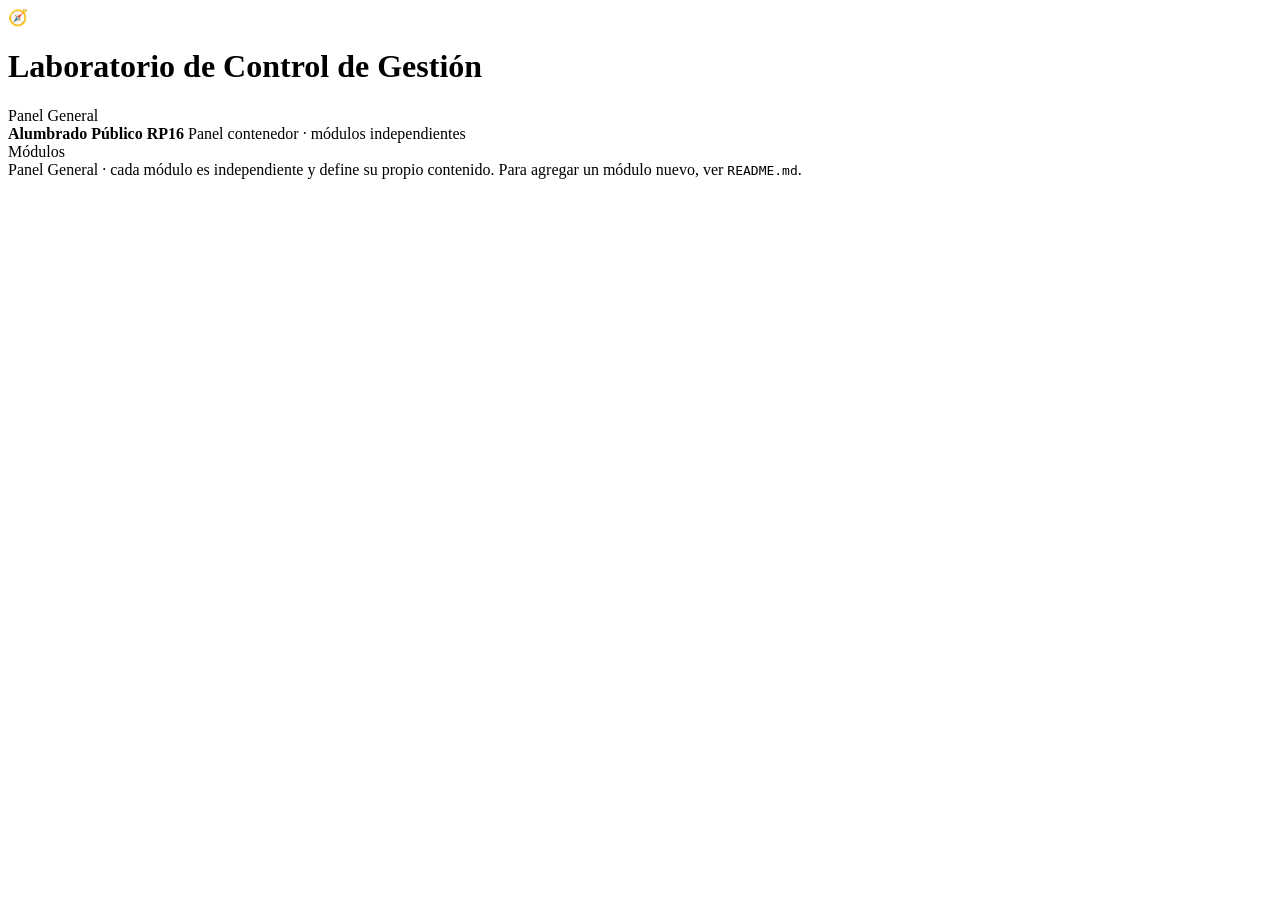
==== commit 30c8013e: "Add files via upload" ====
--- a/index.html
+++ b/index.html
@@ -3,825 +3,60 @@
 <head>
 <meta charset="UTF-8">
 <meta name="viewport" content="width=device-width, initial-scale=1.0">
-<title>Análisis Exploratorio de Datos — Alumbrado Público RP16</title>
-<link rel="icon" href="data:image/svg+xml,%3Csvg xmlns='http://www.w3.org/2000/svg' viewBox='0 0 100 100'%3E%3Ctext y='.9em' font-size='90'%3E%F0%9F%93%8A%3C/text%3E%3C/svg%3E">
-<style>
-:root{
-  --bg:#F7F8FA;
-  --surface:#FFFFFF;
-  --text:#1A2733;
-  --text-sec:#5C6B77;
-  --border:#E4E8EC;
+<title>Panel General — Control de Gestión</title>
 
-  --neutral:#2C5F7C;   /* color de dato por defecto — no decorativo por panel */
-  --secondary:#8B7FE8; /* segunda serie en comparaciones */
-  --atencion:#E2A33D;
-  --critico:#D6534A;
-  --positivo:#3F9670;
+<!-- Favicon: emoji embebido, no requiere ningún archivo -->
+<link rel="icon" href="data:image/svg+xml,%3Csvg xmlns='http://www.w3.org/2000/svg' viewBox='0 0 100 100'%3E%3Ctext y='.9em' font-size='90'%3E%F0%9F%A7%AD%3C/text%3E%3C/svg%3E">
 
-  --font-ui: -apple-system, BlinkMacSystemFont, "Segoe UI", Roboto, "Helvetica Neue", Arial, sans-serif;
-  --font-mono: "SFMono-Regular", Consolas, "Liberation Mono", Menlo, monospace;
-}
-*{box-sizing:border-box;}
-html,body{margin:0;background:var(--bg);color:var(--text);font-family:var(--font-ui);-webkit-font-smoothing:antialiased;}
-h1,h3{margin:0;color:var(--text);}
-p{margin:0;}
+<!-- Vista previa al compartir en LinkedIn/WhatsApp/etc. — reemplazar TU-DOMINIO por el dominio real una vez desplegado en Vercel -->
+<meta property="og:type" content="website">
+<meta property="og:title" content="Laboratorio de Control de Gestión — Alumbrado Público RP16">
+<meta property="og:description" content="Panel de Control de Gestión de obras: exploración de datos, presupuestos y desvíos, en un solo lugar.">
+<meta property="og:image" content="https://TU-DOMINIO.vercel.app/assets/og-image.png">
+<meta property="og:url" content="https://TU-DOMINIO.vercel.app">
+<meta name="twitter:card" content="summary_large_image">
+<meta name="twitter:title" content="Laboratorio de Control de Gestión">
+<meta name="twitter:description" content="Panel de Control de Gestión de obras — Alumbrado Público RP16">
+<meta name="twitter:image" content="https://TU-DOMINIO.vercel.app/assets/og-image.png">
 
-.page{min-height:100vh;display:flex;flex-direction:column;padding:16px 16px 30px;gap:14px;max-width:1180px;margin:0 auto;}
-
-.top{display:flex;justify-content:space-between;align-items:flex-end;flex-wrap:wrap;gap:8px;}
-.top h1{font-size:20px;font-weight:700;letter-spacing:-0.01em;}
-.top h1 span{color:var(--neutral);}
-.top .sub{color:var(--text-sec);font-size:12px;margin-top:2px;}
-.top .obra{text-align:right;font-size:11px;color:var(--text-sec);}
-.top .obra b{display:block;color:var(--text);font-size:12.5px;font-weight:600;}
-
-/* ---- resumen ejecutivo ---- */
-.summary{display:flex;gap:8px;overflow-x:auto;padding:2px 2px 6px;scroll-snap-type:x proximity;-webkit-overflow-scrolling:touch;}
-.summary::-webkit-scrollbar{display:none;}
-.chip{flex:none;scroll-snap-align:start;display:flex;align-items:center;gap:7px;background:var(--surface);border:1px solid var(--border);border-radius:20px;padding:8px 13px;font-size:11.5px;color:var(--text);white-space:nowrap;box-shadow:0 1px 2px rgba(16,24,32,.04);}
-.chip .dot{width:7px;height:7px;border-radius:50%;flex:none;}
-.chip b{font-weight:600;}
-
-/* ---- grilla de paneles ---- */
-.grid{display:grid;grid-template-columns:1fr 1fr;gap:16px;}
-@media(max-width:680px){ .grid{grid-template-columns:1fr;gap:10px;} }
-
-.card{background:var(--surface);border:1px solid var(--border);border-radius:10px;padding:16px;box-shadow:0 1px 2px rgba(16,24,32,.04), 0 1px 8px rgba(16,24,32,.04);display:flex;flex-direction:column;min-width:0;}
-.chead{display:flex;align-items:center;gap:10px;}
-.badge{flex:none;width:24px;height:24px;border-radius:6px;background:var(--neutral);color:#fff;display:flex;align-items:center;justify-content:center;font-family:var(--font-mono);font-size:11px;font-weight:700;}
-.ctitle{flex:1;min-width:0;}
-.ctitle h3{font-size:14px;font-weight:600;line-height:1.25;}
-.ctitle .ctype{font-size:10.5px;color:var(--text-sec);margin-top:1px;}
-.statusdot{flex:none;width:8px;height:8px;border-radius:50%;margin-left:6px;}
-.statusdot[data-lvl="positivo"]{background:var(--positivo);}
-.statusdot[data-lvl="atencion"]{background:var(--atencion);}
-.statusdot[data-lvl="critico"]{background:var(--critico);}
-
-.chart-wrap{width:100%;margin-top:10px;}
-.chart-wrap svg{width:100%;height:100%;display:block;font-variant-numeric:tabular-nums;}
-
-.caption{font-size:11px;color:var(--text-sec);margin-top:10px;font-variant-numeric:tabular-nums;}
-.caption b{color:var(--text);font-weight:600;}
-
-.obs{margin-top:10px;padding-top:10px;border-top:1px solid var(--border);}
-.obs .otag{font-size:9.5px;font-weight:700;letter-spacing:.04em;color:var(--text-sec);text-transform:uppercase;display:block;margin-bottom:3px;}
-.obs .oline{font-size:12px;line-height:1.5;color:var(--text);}
-.obs details{margin-top:7px;}
-.obs summary{font-size:11px;color:var(--neutral);font-weight:600;cursor:pointer;list-style:none;}
-.obs summary::-webkit-details-marker{display:none;}
-.obs summary::after{content:" \203A";}
-.obs details[open] summary::after{content:" \2304";}
-.obs .rec{font-size:11.5px;line-height:1.5;color:var(--text-sec);margin-top:6px;}
-
-/* ---- mini ranking (panel 05) ---- */
-.miniranks{display:flex;flex-direction:column;gap:6px;margin-top:10px;}
-.mrow{display:flex;align-items:center;gap:8px;font-size:10.5px;color:var(--text-sec);}
-.mrow .mlabel{width:112px;flex:none;color:var(--text);white-space:nowrap;overflow:hidden;text-overflow:ellipsis;}
-.mrow .mbar-bg{flex:1;height:6px;background:var(--border);border-radius:3px;overflow:hidden;}
-.mrow .mbar{height:100%;border-radius:3px;}
-.mrow .mval{width:34px;flex:none;text-align:right;font-family:var(--font-mono);color:var(--text);}
-
-/* ---- v1.1: selectores metodológicos y notas — mismos tokens, sin rediseño ---- */
-.panel-controls{display:flex;gap:6px;margin-top:8px;flex-wrap:wrap;align-items:center;}
-.panel-controls select{font-size:10px;padding:3px 7px;border:1px solid var(--border);border-radius:5px;background:var(--surface);color:var(--text-sec);font-family:var(--font-ui);}
-.panel-controls select:focus{outline:1px solid var(--neutral);}
-.corr-note{font-size:10px;line-height:1.5;color:var(--text-sec);font-style:italic;margin-top:8px;}
-.sample-warn{color:var(--atencion);font-weight:600;}
-</style>
+<link rel="stylesheet" href="assets/css/tokens.css">
+<link rel="stylesheet" href="assets/css/shell.css">
 </head>
 <body>
-<div style="background:#16324F;padding:8px 16px;">
-  <a href="../../index.html" style="color:#fff;opacity:.85;font:12px -apple-system,sans-serif;text-decoration:none;">&larr; Panel General</a>
-</div>
-<div id="app" class="page"></div>
 
-<script>
-/* =========================================================
-   DATA — idéntico al dataset ya validado (sin cambios)
-   ========================================================= */
-const MESES = [
-  {id:'2026-01', label:'Ene 26'}, {id:'2026-02', label:'Feb 26'},
-  {id:'2026-03', label:'Mar 26'}, {id:'2026-04', label:'Abr 26'},
-  {id:'2026-05', label:'May 26'}, {id:'2026-06', label:'Jun 26'},
-  {id:'2026-07', label:'Jul 26'}
-];
+<header class="shell-header">
+  <div class="shell-header-inner">
+    <div class="brand">
+      <div class="mark">🧭</div>
+      <div>
+        <h1 id="brand-title">Laboratorio de Control de Gestión</h1>
+        <div class="brand-sub">Panel General</div>
+      </div>
+    </div>
+    <div class="header-meta">
+      <b>Alumbrado Público RP16</b>
+      Panel contenedor · módulos independientes
+    </div>
+  </div>
+</header>
 
-const RUBROS = [
-  {id:'excavacion', nombre:'Excavación', material:'Excavación de zanja', unidad:'m³'},
-  {id:'hormigon', nombre:'Hormigón', material:'Hormigón H21 (bases)', unidad:'m³'},
-  {id:'canalizaciones', nombre:'Canalizaciones', material:'Caño PVC/PEAD', unidad:'m'},
-  {id:'columnas', nombre:'Columnas', material:'Columnas metálicas', unidad:'u'},
-  {id:'cableado', nombre:'Cableado', material:'Cable subterráneo', unidad:'m'},
-  {id:'tableros', nombre:'Tableros Eléctricos', material:'Tableros de comando', unidad:'u'},
-  {id:'luminarias', nombre:'Luminarias LED', material:'Luminarias LED', unidad:'u'},
-  {id:'manoobra', nombre:'Mano de Obra', material:'Cuadrillas propias', unidad:'HH'},
-  {id:'equipos', nombre:'Equipos', material:'Equipo (grúa/canasto)', unidad:'h'},
-  {id:'senalizacion', nombre:'Señalización y Seguridad', material:'Señalización vial', unidad:'u'}
-];
+<main class="shell-main">
+  <div id="app">
+    <section class="overview" id="overview">
+      <!-- Renderizado por shell.js a partir de config/modules.json -->
+    </section>
 
-const RAW = {
-  excavacion: {presupuesto:[2800,3200,2000,0,0,0,0],
-            costo:      [3220,2880,2360,0,0,0,0],
-            horas:      [142,211,88,0,0,0,0],
-            consumo:    [928.2,1019.2,656.5,0,0,0,0],
-            stock:      [390,176,90,233,376,519,662],
-            certificacion:[3024,2816,2240,0,0,0,0],
-            erogaciones:[2194,3106,2301,1355,0,0,0],
-            avance:     [35,40,25,0,0,0,0]},
-  hormigon: {presupuesto:[2000,3000,3000,2000,0,0,0],
-            costo:      [1800,3540,2550,2400,0,0,0],
-            horas:      [120,120,177,109,0,0,0],
-            consumo:    [94.1,145.4,148.3,93.1,0,0,0],
-            stock:      [99,75,49,43,70,96,122],
-            certificacion:[1760,3360,2760,2200,0,0,0],
-            erogaciones:[1455,2232,3399,2709,1089,0,0],
-            avance:     [20,30,30,20,0,0,0]},
-  canalizaciones: {presupuesto:[0,2800,4900,4200,2100,0,0],
-            costo:      [0,2380,5880,3696,2310,0,0],
-            horas:      [0,149,209,185,128,0,0],
-            consumo:    [0,1194.8,1969.1,1809.6,835.2,0,0],
-            stock:      [1595,1496,1126,811,838,1157,1476],
-            certificacion:[0,2576,5390,3570,1890,0,0],
-            erogaciones:[0,1275,4150,4114,3152,967,0],
-            avance:     [0,20,35,30,15,0,0]},
-  columnas: {presupuesto:[0,0,5200,9100,7800,3900,0],
-            costo:      [0,0,4576,10010,8970,3510,0],
-            horas:      [0,0,177,481,339,187,0],
-            consumo:    [0,0,37.4,60.5,55.1,26.5,0],
-            stock:      [50,60,57,45,36,37,46],
-            certificacion:[0,0,4420,8190,8424,3432,0],
-            erogaciones:[0,0,1790,6850,7715,6548,1699],
-            avance:     [0,0,20,35,30,15,0]},
-  cableado: {presupuesto:[0,0,0,6000,9000,9000,6000],
-            costo:      [0,0,0,6900,8100,10620,5100],
-            horas:      [0,0,0,241,484,274,269],
-            consumo:    [0,0,0,1876.8,8384.9,2787.6,1895.2],
-            stock:      [2530,3036,3542,3391,962,493,335],
-            certificacion:[0,0,0,6480,7920,10080,5520],
-            erogaciones:[0,0,0,2712,7556,8003,8831],
-            avance:     [0,0,0,20,30,30,20]},
-  tableros: {presupuesto:[0,0,0,0,4000,6400,5600],
-            costo:      [0,0,0,0,4720,5440,6720],
-            horas:      [0,0,0,0,159,317,223],
-            consumo:    [0,0,0,0,3.5,5.8,4.8],
-            stock:      [4,5,5,6,6,4,3],
-            certificacion:[0,0,0,0,4480,5888,6160],
-            erogaciones:[0,0,0,0,1814,5625,6491],
-            avance:     [0,0,0,0,25,40,35]},
-  luminarias: {presupuesto:[0,0,0,1700,5100,11900,15300],
-            costo:      [0,0,0,2006,4335,34272,13464],
-            horas:      [0,0,0,47,213,339,390],
-            consumo:    [0,0,0,17.2,52.5,115.4,159.1],
-            stock:      [94,112,131,144,144,122,85],
-            certificacion:[0,0,0,1904,4692,13745,13005],
-            erogaciones:[0,0,0,771,3474,9149,11747],
-            avance:     [0,0,0,5,15,35,45]},
-  manoobra: {presupuesto:[1600,2400,3200,3600,3600,3200,2400],
-            costo:      [1840,2160,3776,3060,4320,2816,2640],
-            horas:      [132,259,230,440,363,245,248],
-            consumo:    [132,259,230,440,363,245,248],
-            stock:      [0,0,0,0,0,0,0],
-            certificacion:[1728,2112,3584,3312,3960,2720,2160],
-            erogaciones:[1253,2015,2497,3808,3892,3062,2764],
-            avance:     [8,12,16,18,18,16,12]},
-  equipos: {presupuesto:[1200,1800,1200,2400,1800,2400,1200],
-            costo:      [900,2430,840,3000,1404,2880,1560],
-            horas:      [36,36,35,66,45,69,28],
-            consumo:    [94.1,145.4,98.9,186.2,149.8,184.3,97.9],
-            stock:      [231,233,251,239,239,227,246],
-            certificacion:[1056,2016,1104,2640,1530,2160,1296],
-            erogaciones:[873,1339,1766,1939,1926,2031,1647],
-            avance:     [10,15,10,20,15,20,10]},
-  senalizacion: {presupuesto:[480,600,600,720,900,1200,1500],
-            costo:      [566,510,720,634,990,1380,1350],
-            horas:      [19,35,29,35,61,55,90],
-            consumo:    [4.8,6.2,5.8,7.5,8.6,12.2,14.7],
-            stock:      [15,16,17,18,18,17,15],
-            certificacion:[538,552,660,612,810,1296,1320],
-            erogaciones:[378,599,649,575,785,957,1385],
-            avance:     [8,10,10,12,15,20,25]}
-};
+    <div class="section-title">Módulos</div>
+    <section class="module-grid" id="module-grid">
+      <!-- Renderizado por shell.js -->
+    </section>
+  </div>
+</main>
 
-const RECORDS = [];
-RUBROS.forEach(r=>{
-  MESES.forEach((m,i)=>{
-    RECORDS.push({
-      obra:'Alumbrado Público RP16', fecha:m.id, mesLabel:m.label, mesIdx:i,
-      rubro:r.id, rubroNombre:r.nombre, material:r.material, unidad:r.unidad,
-      presupuesto:RAW[r.id].presupuesto[i], costo:RAW[r.id].costo[i],
-      horas:RAW[r.id].horas[i], consumo:RAW[r.id].consumo[i], stock:RAW[r.id].stock[i],
-      certificacion:RAW[r.id].certificacion[i], erogaciones:RAW[r.id].erogaciones[i],
-      avance:RAW[r.id].avance[i]
-    });
-  });
-});
+<footer class="shell-footer">
+  Panel General · cada módulo es independiente y define su propio contenido. Para agregar un módulo nuevo, ver <code>README.md</code>.
+</footer>
 
-const VARIABLES = [
-  {id:'costo', label:'Costo', unidad:'miles $', color:'var(--neutral)'},
-  {id:'presupuesto', label:'Presupuesto Ejecutado', unidad:'miles $', color:'#3E6E8E'},
-  {id:'avance', label:'Avance Físico', unidad:'%', color:'var(--secondary)'},
-  {id:'certificacion', label:'Certificación', unidad:'miles $', color:'var(--positivo)'},
-  {id:'horas', label:'Horas Hombre', unidad:'HH', color:'var(--neutral)'},
-  {id:'consumo', label:'Consumo de Materiales', unidad:'según rubro', color:'var(--secondary)'},
-  {id:'erogaciones', label:'Erogaciones', unidad:'miles $', color:'var(--text-sec)'},
-  {id:'stock', label:'Stock Disponible', unidad:'según rubro', color:'var(--text-sec)'},
-  {id:'precioUnitario', label:'Precio Unitario', unidad:'miles $ / unidad', color:'var(--atencion)'},
-  {id:'desvio', label:'Desvío %', unidad:'% vs. presupuesto', color:'var(--critico)'}
-];
-function varDef(id){ return VARIABLES.find(v=>v.id===id); }
-function getValue(rec, varId){
-  if(varId==='precioUnitario') return rec.consumo>0 ? rec.costo/rec.consumo : null;
-  if(varId==='desvio') return rec.presupuesto>0 ? (rec.costo-rec.presupuesto)/rec.presupuesto*100 : null;
-  return rec[varId];
-}
-function activeVal(v, varId){ return varId==='desvio' ? (v!==null && !isNaN(v)) : (v!==null && v>0); }
-
-/* =========================================================
-   ANALYTICS
-   ========================================================= */
-const A = {
-  mean(arr){ if(!arr.length) return 0; return arr.reduce((a,b)=>a+b,0)/arr.length; },
-  median(arr){ if(!arr.length) return 0; const s=[...arr].sort((a,b)=>a-b); const m=Math.floor(s.length/2);
-    return s.length%2 ? s[m] : (s[m-1]+s[m])/2; },
-  std(arr){ if(arr.length<2) return 0; const m=A.mean(arr); const v=arr.reduce((a,b)=>a+(b-m)**2,0)/(arr.length-1);
-    return Math.sqrt(v); },
-  quartiles(arr){
-    const s=[...arr].sort((a,b)=>a-b); const n=s.length; if(!n) return {q1:0,q2:0,q3:0,iqr:0,min:0,max:0,low:0,high:0};
-    const q=(p)=>{ const idx=(n-1)*p; const lo=Math.floor(idx), hi=Math.ceil(idx); if(lo===hi) return s[lo];
-      return s[lo]+(s[hi]-s[lo])*(idx-lo); };
-    const q1=q(0.25), q2=q(0.5), q3=q(0.75), iqr=q3-q1;
-    return {q1,q2,q3,iqr,min:s[0],max:s[n-1],low:q1-1.5*iqr, high:q3+1.5*iqr};
-  },
-  outliers(arr){
-    const {low,high,iqr} = A.quartiles(arr);
-    return arr.map((v,i)=>({i, v, flag: v<low||v>high, extreme: iqr>0 && (v < low-1.5*iqr || v > high+1.5*iqr)}));
-  },
-  pearson(x,y){
-    const n=x.length; if(n<3) return 0;
-    const mx=A.mean(x), my=A.mean(y);
-    let num=0,dx=0,dy=0;
-    for(let i=0;i<n;i++){ num+=(x[i]-mx)*(y[i]-my); dx+=(x[i]-mx)**2; dy+=(y[i]-my)**2; }
-    if(dx===0||dy===0) return 0;
-    return num/Math.sqrt(dx*dy);
-  },
-  regression(x,y){
-    const n=x.length; const mx=A.mean(x), my=A.mean(y);
-    let num=0, den=0;
-    for(let i=0;i<n;i++){ num+=(x[i]-mx)*(y[i]-my); den+=(x[i]-mx)**2; }
-    const slope = den===0?0:num/den;
-    const intercept = my - slope*mx;
-    return {slope, intercept, r:A.pearson(x,y)};
-  },
-  corrStrengthLabel(r){
-    const a=Math.abs(r);
-    if(a<0.3) return 'relación lineal débil';
-    if(a<0.6) return 'relación lineal moderada';
-    return 'relación lineal fuerte';
-  }
-};
-
-/* =========================================================
-   FORMATO
-   ========================================================= */
-function fmt(n){ if(n===null||n===undefined||isNaN(n)) return '—';
-  return new Intl.NumberFormat('es-AR',{maximumFractionDigits: Math.abs(n)<10? 1:0}).format(n); }
-function fmtCompact(n){
-  if(n===null||n===undefined||isNaN(n)) return '—';
-  const sign=n<0?'-':''; const abs=Math.abs(n);
-  if(abs>=1000) return sign+(abs/1000).toFixed(1).replace('.',',').replace(',0','')+'k';
-  return fmt(n);
-}
-
-/* =========================================================
-   CHARTS — proporciones panorámicas (poco alto, mucho ancho),
-   ejes mínimos, y una sola función por tipo de gráfico.
-   ========================================================= */
-const CH = {
-  histogram(values, colorVar){
-    const W=640,H=190,M={t:10,r:12,b:26,l:8};
-    const bins=6;
-    const min=Math.min(...values), max=Math.max(...values);
-    const bw=(max-min)/bins || 1;
-    const counts=new Array(bins).fill(0);
-    values.forEach(v=>{ let idx=Math.floor((v-min)/bw); if(idx>=bins) idx=bins-1; if(idx<0) idx=0; counts[idx]++; });
-    const maxC=Math.max(...counts,1);
-    const innerW=W-M.l-M.r, innerH=H-M.t-M.b;
-    const slot=innerW/bins;
-    const barW=slot-8;
-    const yFor=c=> M.t+innerH-(c/maxC)*innerH;
-    const median=A.median(values);
-    const medianX = M.l + ((median-min)/((max-min)||1))*innerW;
-    let bars='', labels='';
-    counts.forEach((c,i)=>{
-      const x=M.l+i*slot+4;
-      const y=yFor(c);
-      bars+=`<rect x="${x}" y="${y}" width="${barW}" height="${(M.t+innerH)-y}" fill="${colorVar}" opacity="0.85" rx="2"/>`;
-      labels+=`<text x="${x+barW/2}" y="${M.t+innerH+15}" font-size="9.5" text-anchor="middle" fill="var(--text-sec)">${fmtCompact(min+i*bw)}</text>`;
-    });
-    let pts=counts.map((c,i)=> `${M.l+i*slot+4+barW/2},${yFor(c)}`).join(' ');
-    return `<svg viewBox="0 0 ${W} ${H}" class="chart-svg" preserveAspectRatio="xMidYMid meet">
-      <line x1="${M.l}" y1="${M.t+innerH}" x2="${W-M.r}" y2="${M.t+innerH}" stroke="var(--border)"/>
-      ${bars}
-      <polyline points="${pts}" fill="none" stroke="var(--text)" stroke-width="1.6" opacity="0.55"/>
-      <line x1="${medianX}" y1="${M.t}" x2="${medianX}" y2="${M.t+innerH}" stroke="var(--secondary)" stroke-width="1.4" stroke-dasharray="3,3"/>
-      ${labels}
-    </svg>`;
-  },
-
-  lineChart(seriesArr, categories, pct, opts){
-    opts = opts || {};
-    const W=680,H=200,M={t:14,r:12,b:22,l:30};
-    const innerW=W-M.l-M.r, innerH=H-M.t-M.b;
-    let allVals=[];
-    seriesArr.forEach(s=> allVals=allVals.concat(s.values.filter(v=>v!==null&&!isNaN(v))));
-    let min= pct?0:Math.min(0,...allVals), max = pct?100:Math.max(...allVals,1);
-    if(max===min) max=min+1;
-    const n=categories.length;
-    const xFor=i=> M.l + (n<=1?0:(i/(n-1))*innerW);
-    const yFor=v=> M.t + innerH - ((v-min)/(max-min))*innerH;
-    let grid='', ticks=2;
-    for(let t=0;t<=ticks;t++){
-      const v=min+(max-min)*t/ticks;
-      const y=yFor(v);
-      grid+=`<line x1="${M.l}" y1="${y}" x2="${W-M.r}" y2="${y}" stroke="var(--border)" stroke-dasharray="2,3"/>
-             <text x="${M.l-6}" y="${y+3}" font-size="9" text-anchor="end" fill="var(--text-sec)">${fmtCompact(v)}${pct?'%':''}</text>`;
-    }
-    let xlabels=categories.map((c,i)=>`<text x="${xFor(i)}" y="${M.t+innerH+16}" font-size="9" text-anchor="middle" fill="var(--text-sec)">${c.replace(' 26','')}</text>`).join('');
-    let band='';
-    if(opts.band){
-      const top=seriesArr[opts.band[0]].values, bot=seriesArr[opts.band[1]].values;
-      let path='M '+top.map((v,i)=>`${xFor(i)},${yFor(v)}`).join(' L ');
-      path+=' L '+bot.slice().reverse().map((v,i)=>`${xFor(bot.length-1-i)},${yFor(v)}`).join(' L ')+' Z';
-      band=`<path d="${path}" fill="var(--atencion)" opacity="0.12"/>`;
-    }
-    let lines='';
-    seriesArr.forEach(s=>{
-      const pts = s.values.map((v,i)=> (v===null||isNaN(v))? null : `${xFor(i)},${yFor(v)}`).filter(Boolean).join(' ');
-      lines+=`<polyline points="${pts}" fill="none" stroke="${s.color}" stroke-width="2"/>`;
-      s.values.forEach((v,i)=>{ if(v!==null && !isNaN(v)) lines+=`<circle cx="${xFor(i)}" cy="${yFor(v)}" r="2.4" fill="${s.color}"/>`; });
-    });
-    return `<svg viewBox="0 0 ${W} ${H}" class="chart-svg" preserveAspectRatio="xMidYMid meet">${grid}${band}${lines}${xlabels}</svg>`;
-  },
-
-  flaggedLine(values, categories, color){
-    const flags = A.outliers(values);
-    const W=680,H=190,M={t:16,r:14,b:22,l:30};
-    const innerW=W-M.l-M.r, innerH=H-M.t-M.b;
-    const min=Math.min(0,...values), max=Math.max(...values,1);
-    const n=categories.length;
-    const xFor=i=> M.l + (n<=1?0:(i/(n-1))*innerW);
-    const yFor=v=> M.t + innerH - ((v-min)/((max-min)||1))*innerH;
-    let grid='';
-    for(let t=0;t<=2;t++){ const v=min+(max-min)*t/2; const y=yFor(v);
-      grid+=`<line x1="${M.l}" y1="${y}" x2="${W-M.r}" y2="${y}" stroke="var(--border)" stroke-dasharray="2,3"/>
-             <text x="${M.l-6}" y="${y+3}" font-size="9" text-anchor="end" fill="var(--text-sec)">${fmtCompact(v)}</text>`; }
-    let xlabels=categories.map((c,i)=>`<text x="${xFor(i)}" y="${M.t+innerH+16}" font-size="9" text-anchor="middle" fill="var(--text-sec)">${c.replace(' 26','')}</text>`).join('');
-    const pts=values.map((v,i)=>`${xFor(i)},${yFor(v)}`).join(' ');
-    let dots='', ann='';
-    values.forEach((v,i)=>{
-      const f=flags[i];
-      const c = f.flag ? (f.extreme?'var(--critico)':'var(--atencion)') : color;
-      const r = f.flag ? 5 : 2.4;
-      dots+=`<circle cx="${xFor(i)}" cy="${yFor(v)}" r="${r}" fill="${c}"/>`;
-      if(f.flag){ ann+=`<text x="${xFor(i)}" y="${yFor(v)-10}" font-size="9.5" font-weight="700" text-anchor="middle" fill="${c}">${fmtCompact(v)}</text>`; }
-    });
-    return `<svg viewBox="0 0 ${W} ${H}" class="chart-svg" preserveAspectRatio="xMidYMid meet">
-      ${grid}<polyline points="${pts}" fill="none" stroke="${color}" stroke-width="1.8"/>${dots}${ann}${xlabels}
-    </svg>`;
-  },
-
-  scatter(x,y,xLabel,yLabel,color,opts){
-    opts = opts || {};
-    const W=640,H=230,M={t:10,r:12,b:26,l:34};
-    const innerW=W-M.l-M.r, innerH=H-M.t-M.b;
-    const xmin=Math.min(...x), xmax=Math.max(...x);
-    const ymin=Math.min(...y), ymax=Math.max(...y);
-    const xr = xmax-xmin || 1, yr = ymax-ymin || 1;
-    const xFor=v=> M.l + ((v-xmin)/xr)*innerW;
-    const yFor=v=> M.t + innerH - ((v-ymin)/yr)*innerH;
-    let pts=''; for(let i=0;i<x.length;i++){
-      const isHi = opts.highlightIdx===i;
-      pts+=`<circle cx="${xFor(x[i])}" cy="${yFor(y[i])}" r="${isHi?6:3.6}" fill="${isHi?'var(--atencion)':color}" opacity="${isHi?0.95:0.7}"/>`;
-    }
-    if(opts.highlightIdx!==undefined && opts.highlightLabel){
-      pts+=`<text x="${xFor(x[opts.highlightIdx])+8}" y="${yFor(y[opts.highlightIdx])-8}" font-size="10" font-weight="700" fill="var(--atencion)">${opts.highlightLabel}</text>`;
-    }
-    const reg = A.regression(x,y);
-    const x1=xmin, x2=xmax;
-    const y1=reg.intercept+reg.slope*x1, y2=reg.intercept+reg.slope*x2;
-    const trendLine = `<line x1="${xFor(x1)}" y1="${yFor(y1)}" x2="${xFor(x2)}" y2="${yFor(y2)}" stroke="var(--text-sec)" stroke-width="1.4" stroke-dasharray="4,3"/>`;
-    return `<svg viewBox="0 0 ${W} ${H}" class="chart-svg" preserveAspectRatio="xMidYMid meet">
-      <line x1="${M.l}" y1="${M.t+innerH}" x2="${W-M.r}" y2="${M.t+innerH}" stroke="var(--border)"/>
-      <line x1="${M.l}" y1="${M.t}" x2="${M.l}" y2="${M.t+innerH}" stroke="var(--border)"/>
-      <text x="${M.l+innerW/2}" y="${H-4}" font-size="9.5" text-anchor="middle" fill="var(--text-sec)">${xLabel}</text>
-      <text x="10" y="${M.t+innerH/2}" font-size="9.5" text-anchor="middle" fill="var(--text-sec)" transform="rotate(-90 10 ${M.t+innerH/2})">${yLabel}</text>
-      ${pts}${trendLine}
-    </svg>`;
-  },
-
-  corrMatrix(vars, matrix){
-    // sólo triángulo superior (incluye diagonal): evita repetir la mitad de la información
-    const cell=44, pad={t:56,l:92};
-    const W=pad.l+cell*vars.length+8, H=pad.t+cell*vars.length+8;
-    let cells='', colLabels='', rowLabels='';
-    vars.forEach((v,ci)=>{
-      colLabels+=`<text x="${pad.l+ci*cell+cell/2}" y="${pad.t-8}" font-size="9.5" text-anchor="start" fill="var(--text-sec)" transform="rotate(-38 ${pad.l+ci*cell+cell/2} ${pad.t-8})">${v.label}</text>`;
-      rowLabels+=`<text x="${pad.l-8}" y="${pad.t+ci*cell+cell/2+4}" font-size="9.5" text-anchor="end" fill="var(--text-sec)">${v.label}</text>`;
-    });
-    vars.forEach((rv,ri)=>{
-      vars.forEach((cv,ci)=>{
-        if(ci<ri) return; // omite el triángulo inferior (redundante)
-        const r = matrix[ri][ci];
-        const isPos = r>=0;
-        const inten = Math.min(Math.abs(r),1);
-        const base = isPos ? '44,95,124' : '214,83,74';
-        const bg = `rgba(${base},${(0.08+inten*0.72).toFixed(2)})`;
-        const txtColor = inten>0.5 ? '#fff' : 'var(--text)';
-        cells+=`<g>
-          <rect x="${pad.l+ci*cell}" y="${pad.t+ri*cell}" width="${cell-2}" height="${cell-2}" fill="${bg}" rx="2"/>
-          <text x="${pad.l+ci*cell+cell/2}" y="${pad.t+ri*cell+cell/2+4}" font-size="10" text-anchor="middle" fill="${txtColor}" font-family="var(--font-mono)">${r.toFixed(2)}</text>
-        </g>`;
-      });
-    });
-    return `<svg viewBox="0 0 ${W} ${H}" class="chart-svg" preserveAspectRatio="xMidYMid meet" style="min-width:${W}px">${colLabels}${rowLabels}${cells}</svg>`;
-  },
-
-  boxplot(groups, color){
-    const W=680,H=210,M={t:12,r:12,b:32,l:34};
-    const innerW=W-M.l-M.r, innerH=H-M.t-M.b;
-    let allVals=[]; groups.forEach(g=>allVals=allVals.concat(g.values));
-    const min=Math.min(...allVals), max=Math.max(...allVals);
-    const pad=(max-min)*0.08 || 1;
-    const dmin= min>=0 ? Math.max(0,min-pad) : min-pad, dmax=max+pad;
-    const yFor=v=> M.t + innerH - ((v-dmin)/(dmax-dmin))*innerH;
-    const slot=innerW/groups.length;
-    let content='', labels='';
-    groups.forEach((g,i)=>{
-      const q=A.quartiles(g.values);
-      const cx=M.l+slot*i+slot/2;
-      const boxW=Math.min(slot*0.44,44);
-      const withinMax = Math.max(...g.values.filter(v=>v<=q.high));
-      const withinMin = Math.min(...g.values.filter(v=>v>=q.low));
-      content+=`<line x1="${cx}" y1="${yFor(withinMax)}" x2="${cx}" y2="${yFor(q.q3)}" stroke="var(--text-sec)"/>
-        <line x1="${cx}" y1="${yFor(withinMin)}" x2="${cx}" y2="${yFor(q.q1)}" stroke="var(--text-sec)"/>
-        <rect x="${cx-boxW/2}" y="${yFor(q.q3)}" width="${boxW}" height="${Math.max(yFor(q.q1)-yFor(q.q3),1)}" fill="${color}" opacity="0.22" stroke="${color}"/>
-        <line x1="${cx-boxW/2}" y1="${yFor(q.q2)}" x2="${cx+boxW/2}" y2="${yFor(q.q2)}" stroke="${color}" stroke-width="2"/>`;
-      g.values.forEach(v=>{
-        if(v<q.low||v>q.high){
-          const extreme = v < q.low-1.5*q.iqr || v > q.high+1.5*q.iqr;
-          content+=`<circle cx="${cx}" cy="${yFor(v)}" r="3.2" fill="${extreme?'var(--critico)':'var(--atencion)'}"/>`;
-        }
-      });
-      labels+=`<text x="${cx}" y="${M.t+innerH+18}" font-size="9" text-anchor="middle" fill="var(--text-sec)">${g.label}</text>`;
-    });
-    let grid=''; for(let t=0;t<=2;t++){ const v=dmin+(dmax-dmin)*t/2; const y=yFor(v);
-      grid+=`<line x1="${M.l}" y1="${y}" x2="${W-M.r}" y2="${y}" stroke="var(--border)" stroke-dasharray="2,3"/><text x="${M.l-6}" y="${y+3}" font-size="9" text-anchor="end" fill="var(--text-sec)">${fmtCompact(v)}</text>`; }
-    return `<svg viewBox="0 0 ${W} ${H}" class="chart-svg" preserveAspectRatio="xMidYMid meet">${grid}${content}${labels}</svg>`;
-  }
-};
-
-/* =========================================================
-   AGREGACIÓN mensual
-   ========================================================= */
-function aggregateMonthly(varId){
-  if(varId==='avance'){
-    const weights={};
-    RUBROS.forEach(r=>{ weights[r.id]=RAW[r.id].presupuesto.reduce((a,b)=>a+b,0); });
-    const cumByRubroLoc={};
-    Object.keys(weights).forEach(rid=>{ let acc=0; cumByRubroLoc[rid]=RAW[rid].avance.map(v=>acc+=v); });
-    return MESES.map((m,idx)=>{
-      let num=0, den=0;
-      Object.keys(weights).forEach(rid=>{ num+=weights[rid]*cumByRubroLoc[rid][idx]; den+=weights[rid]; });
-      return den? num/den : 0;
-    });
-  }
-  return MESES.map((m,idx)=>{
-    let sum=0;
-    RUBROS.forEach(r=>{ sum+=RAW[r.id][varId][idx]; });
-    return sum;
-  });
-}
-function cumulative(arr){ let acc=0; return arr.map(v=>acc+=v); }
-
-/* =========================================================
-   v1.1 — helpers metodológicos
-   ========================================================= */
-// avance ponderado del mes (NO acumulado) a nivel obra — usado en panel 02 "Mensual"
-function weightedAvanceMonthly(){
-  const weights={}; RUBROS.forEach(r=>{ weights[r.id]=RAW[r.id].presupuesto.reduce((a,b)=>a+b,0); });
-  return MESES.map((m,idx)=>{
-    let num=0, den=0;
-    RUBROS.forEach(r=>{ num+=weights[r.id]*RAW[r.id].avance[idx]; den+=weights[r.id]; });
-    return den? num/den : 0;
-  });
-}
-// serie acumulada (suma corrida) de un campo, por rubro — usado en panel 02/03 modo "Acumulado"
-function cumByRubro(field){
-  const out={};
-  RUBROS.forEach(r=>{ let acc=0; out[r.id]=RAW[r.id][field].map(v=>acc+=v); });
-  return out;
-}
-// variaciones mensuales (mes vs. mes anterior) por rubro, sólo entre meses con actividad activa
-// en ambos extremos — evita variaciones artificiales por arranque/cierre del rubro
-function monthlyDeltas(vars){
-  const out={}; vars.forEach(v=>out[v]=[]);
-  RUBROS.forEach(r=>{
-    for(let i=1;i<7;i++){
-      if(RAW[r.id].costo[i]>0 && RAW[r.id].costo[i-1]>0){
-        vars.forEach(v=> out[v].push(RAW[r.id][v][i]-RAW[r.id][v][i-1]));
-      }
-    }
-  });
-  return out;
-}
-const SAMPLE_MIN = 10;
-function sampleWarn(n){ return n<SAMPLE_MIN ? ` <span class="sample-warn">· Interpretación limitada por tamaño de muestra (n=${n}).</span>` : ''; }
-
-/* =========================================================
-   STATE — controles metodológicos (v1.1). No afecta diseño.
-   ========================================================= */
-const STATE = { corrMethod:'delta', p2Metric:'acum', p3Tipo:'var', p6Var:'costo' };
-
-
-/* =========================================================
-   PANELES
-   ========================================================= */
-function buildPanel1(){
-  const vals = RECORDS.map(r=>getValue(r,'costo')).filter(v=>activeVal(v,'costo'));
-  const mean=A.mean(vals), median=A.median(vals), std=A.std(vals);
-  const asim = mean>median*1.3;
-  return {
-    badge:'01', title:'Distribución de Costo', type:'Histograma · mediana marcada',
-    status: asim?'atencion':'positivo',
-    chart: CH.histogram(vals,'var(--neutral)'),
-    caption:`Media <b>${fmt(mean)}</b> · Mediana <b>${fmt(median)}</b> · Desvío <b>${fmt(std)}</b> miles $`,
-    obs:`Distribución con cola larga a la derecha: la mayoría de los registros mensuales están por debajo de ${fmt(median*1.5)} miles $.`,
-    rec:`Unos pocos meses de Luminarias LED empujan la media muy por encima de la mediana — revisarlos en el panel 04 antes de usarlos como referencia de presupuesto.`
-  };
-}
-
-function buildPanel2(){
-  const metric = STATE.p2Metric; // 'acum' | 'mensual'
-  let seriesArr, capt, obs;
-  if(metric==='acum'){
-    const vars=['costo','avance'];
-    seriesArr = vars.map(vId=>{
-      const vd=varDef(vId);
-      let monthly = aggregateMonthly(vId);
-      let vals = vId==='avance' ? monthly : cumulative(monthly);
-      const last = vals[vals.length-1]||1;
-      vals = vals.map(v=> last? v/last*100:0);
-      return {name:vd.label,color: vId==='costo'?'var(--neutral)':'var(--secondary)',values:vals};
-    });
-  } else {
-    const costoMonthly = aggregateMonthly('costo');
-    const totalCosto = costoMonthly.reduce((a,b)=>a+b,0)||1;
-    const costoPctMensual = costoMonthly.map(v=>v/totalCosto*100);
-    const avanceMensual = weightedAvanceMonthly();
-    seriesArr = [
-      {name:'Costo', color:'var(--neutral)', values:costoPctMensual},
-      {name:'Avance', color:'var(--secondary)', values:avanceMensual}
-    ];
-  }
-  const costoPct = seriesArr[0].values, avancePct = seriesArr[1].values;
-  const brecha = Math.max(...costoPct.map((c,i)=>c-avancePct[i]));
-  capt = metric==='acum'
-    ? `<span style="color:var(--neutral)">■</span> Costo &nbsp; <span style="color:var(--secondary)">■</span> Avance &nbsp;·&nbsp; brecha máx. <b>${fmt(brecha)} p.p.</b>`
-    : `<span style="color:var(--neutral)">■</span> Costo del mes &nbsp; <span style="color:var(--secondary)">■</span> Avance del mes &nbsp;·&nbsp; mayor diferencia <b>${fmt(brecha)} p.p.</b>`;
-  obs = metric==='acum'
-    ? (brecha>8
-        ? `El costo acumulado avanza por encima del avance físico, con una brecha máxima de ${fmt(brecha)} puntos porcentuales.`
-        : `El costo acumulado y el avance físico se mueven de forma pareja (brecha máxima ${fmt(brecha)} p.p.).`)
-    : `Compara qué % del costo total y del avance total se ejecutó cada mes — permite ver en qué meses el costo creció más rápido que el avance, sin el efecto acumulativo del gráfico anterior.`;
-  return {
-    badge:'02', title:'Costo vs. Avance Físico', type: metric==='acum' ? 'Evolución acumulada (% del total)' : 'Lectura mensual (% del total, sin acumular)',
-    status: (metric==='acum' && brecha>8)?'atencion':'positivo',
-    controls: `<select data-p2>
-        <option value="acum" ${metric==='acum'?'selected':''}>Métrica: Acumulado</option>
-        <option value="mensual" ${metric==='mensual'?'selected':''}>Métrica: Mensual</option>
-      </select>`,
-    chart: CH.lineChart(seriesArr, MESES.map(m=>m.label), metric==='acum', metric==='acum'?{band:[0,1]}:{}),
-    caption: capt,
-    obs,
-    rec:`Si la brecha crece, revisar productividad y precios en los rubros con mayor peso presupuestario (panel 06).`
-  };
-}
-
-function buildPanel3(){
-  const tipo = STATE.p3Tipo; // 'var' (default) | 'acum'
-  let pairs;
-  if(tipo==='var'){
-    pairs = RECORDS.map(r=>({x:getValue(r,'avance'),y:getValue(r,'costo'),rubro:r.rubroNombre})).filter(p=>!(p.x===0&&p.y===0));
-  } else {
-    const cumAv=cumByRubro('avance'), cumCo=cumByRubro('costo');
-    pairs=[];
-    RUBROS.forEach(r=>{
-      RAW[r.id].avance.forEach((_,i)=>{
-        if(RAW[r.id].avance[i]>0 || RAW[r.id].costo[i]>0){
-          pairs.push({x:cumAv[r.id][i], y:cumCo[r.id][i], rubro:r.nombre});
-        }
-      });
-    });
-  }
-  const n = pairs.length;
-  const x=pairs.map(p=>p.x), y=pairs.map(p=>p.y);
-  const reg = A.regression(x,y);
-  let hiIdx=0, hiRes=-Infinity;
-  pairs.forEach((p,i)=>{ const pred=reg.intercept+reg.slope*p.x; const res=Math.abs(p.y-pred); if(res>hiRes){hiRes=res;hiIdx=i;} });
-  const q = A.quartiles(y.map((v,i)=>Math.abs(v-(reg.intercept+reg.slope*x[i]))));
-  const isNotable = hiRes > q.high;
-  const yLabel = tipo==='var' ? 'Costo (miles $)' : 'Costo acumulado (miles $)';
-  const xLabel = tipo==='var' ? 'Avance físico del mes (%)' : 'Avance físico acumulado (%)';
-  return {
-    badge:'03', title:'Avance Físico vs. Costo', type: tipo==='var' ? 'Dispersión — variación mensual' : 'Dispersión — valores acumulados',
-    status: isNotable?'atencion':'positivo',
-    controls: `<select data-p3>
-        <option value="var" ${tipo==='var'?'selected':''}>Tipo de dato: Variación mensual</option>
-        <option value="acum" ${tipo==='acum'?'selected':''}>Tipo de dato: Acumulado</option>
-      </select>`,
-    chart: CH.scatter(x,y,xLabel,yLabel,'var(--neutral)', isNotable?{highlightIdx:hiIdx,highlightLabel:pairs[hiIdx].rubro}:{}),
-    caption:`r = <b>${reg.r.toFixed(2)}</b> — ${A.corrStrengthLabel(reg.r)} &nbsp;·&nbsp; n=${n}${sampleWarn(n)}`,
-    obs: tipo==='var'
-      ? `Se observa una relación ${reg.r>=0?'positiva':'negativa'} ${A.corrStrengthLabel(reg.r).replace('relación lineal ','')} entre las variaciones mensuales de avance y costo; no implica causalidad.`
-      : `Con valores acumulados la relación es ${A.corrStrengthLabel(reg.r)} (r=${reg.r.toFixed(2)}) — este modo tiende a mostrar coeficientes más altos porque ambas series crecen con el tiempo dentro de cada rubro.`,
-    rec: isNotable ? `El punto marcado (${pairs[hiIdx].rubro}) se aleja claramente de la tendencia — vale la pena confirmar si responde a un ajuste de precio puntual.` : `No hay puntos que se aparten de forma notable de la tendencia general.`
-  };
-}
-
-function buildPanel4(){
-  const rubroId='cableado', varId='consumo';
-  const recs = RECORDS.filter(r=>r.rubro===rubroId);
-  const withData = recs.map(r=>({v:getValue(r,varId),label:r.mesLabel})).filter(d=>d.v>0);
-  const vals = withData.map(d=>d.v);
-  const flags = A.outliers(vals);
-  const flagIdx = flags.findIndex(f=>f.flag);
-  const isExtreme = flagIdx>=0 && flags[flagIdx].extreme;
-  const capt = flagIdx>=0
-    ? `<b>${withData[flagIdx].label}</b>: ${fmt(vals[flagIdx])} m — valor atípico según IQR`
-    : 'Sin valores atípicos en el período';
-  return {
-    badge:'04', title:'Consumo de Cable', type:'Serie mensual — detección por IQR',
-    status: flagIdx<0 ? 'positivo' : (isExtreme?'critico':'atencion'),
-    chart: CH.flaggedLine(vals, withData.map(d=>d.label), 'var(--neutral)'),
-    caption: capt,
-    obs: flagIdx>=0
-      ? `${withData[flagIdx].label} — Consumo de cable: ${fmt(vals[flagIdx])} m — valor atípico según IQR, muy por encima de los meses vecinos.`
-      : `El consumo se mantiene dentro del rango esperado durante todo el período.`,
-    rec: flagIdx>=0
-      ? `Puede deberse a recableado, refuerzo de frente, cambio de trazado u otro comportamiento operativo. Requiere validación — un valor atípico no confirma un error.`
-      : `No se requiere seguimiento adicional para esta combinación de rubro y variable.`
-  };
-}
-
-function buildPanel5(){
-  const coreVars=['avance','costo','horas','consumo','erogaciones','certificacion'];
-  const shortLabels=['Avance','Costo','Horas','Consumo','Erogac.','Certif.'];
-  const vdFull = coreVars.map(id=>varDef(id));
-  const vd = coreVars.map((id,i)=>({label:shortLabels[i]}));
-  const method = STATE.corrMethod; // 'delta' (default) | 'level'
-  let series, n;
-  if(method==='delta'){
-    const deltas = monthlyDeltas(coreVars);
-    series = coreVars.map(id=>deltas[id]);
-    n = series[0].length;
-  } else {
-    const activeRecs = RECORDS.filter(r=>r.costo>0);
-    series = coreVars.map(id=> activeRecs.map(r=>getValue(r,id)||0));
-    n = activeRecs.length;
-  }
-  const matrix = coreVars.map((_,i)=> coreVars.map((_,j)=> i===j?1:A.pearson(series[i],series[j])));
-  const allPairs=[];
-  for(let i=0;i<coreVars.length;i++) for(let j=i+1;j<coreVars.length;j++) allPairs.push({i,j,r:matrix[i][j]});
-  allPairs.sort((a,b)=>Math.abs(b.r)-Math.abs(a.r));
-  const top3 = allPairs.slice(0,3);
-  const maxAbs = Math.max(...top3.map(p=>Math.abs(p.r)));
-  const ranksHtml = top3.map(p=>{
-    const c = p.r>=0 ? 'var(--neutral)' : 'var(--critico)';
-    const w = (Math.abs(p.r)/maxAbs*100).toFixed(0);
-    return `<div class="mrow"><span class="mlabel">${vdFull[p.i].label} ↔ ${vdFull[p.j].label}</span>
-      <span class="mbar-bg"><span class="mbar" style="width:${w}%;background:${c}"></span></span>
-      <span class="mval">${p.r.toFixed(2)}</span></div>`;
-  }).join('');
-  return {
-    badge:'05', title:'Matriz de Correlación', type: method==='delta' ? 'Variaciones mensuales · triángulo superior' : 'Valores del período · triángulo superior',
-    status:'positivo',
-    controls: `<select data-corr>
-        <option value="delta" ${method==='delta'?'selected':''}>Método: Variaciones mensuales</option>
-        <option value="level" ${method==='level'?'selected':''}>Método: Valores del período</option>
-      </select>`,
-    chart: CH.corrMatrix(vd, matrix),
-    extraHtml: `<div class="miniranks">${ranksHtml}</div>`,
-    caption:`n=${n}${sampleWarn(n)} &nbsp;·&nbsp; Más fuerte: <b>${vdFull[top3[0].i].label}</b> ↔ <b>${vdFull[top3[0].j].label}</b> (r=${top3[0].r.toFixed(2)})`,
-    obs:`${vdFull[top3[0].i].label} y ${vdFull[top3[0].j].label} son las variables que más se mueven juntas del período (r=${top3[0].r.toFixed(2)}).`,
-    rec:`Una correlación elevada indica asociación lineal, no necesariamente una relación causal. Usarla para priorizar qué relación explorar primero en el panel 03, no como conclusión.`,
-    note:`Las correlaciones sobre valores acumulados pueden estar influenciadas por la tendencia temporal. Las variaciones mensuales ayudan a observar relaciones entre cambios del período. Correlación no implica causalidad.`
-  };
-}
-
-const RUBRO_LABEL_CORTO = {
-  excavacion:'Excavación', hormigon:'Hormigón', canalizaciones:'Canaliz.', columnas:'Columnas',
-  cableado:'Cableado', tableros:'Tableros', luminarias:'Luminarias', manoobra:'M. Obra',
-  equipos:'Equipos', senalizacion:'Señaliz.'
-};
-function buildPanel6(){
-  const vId = STATE.p6Var;
-  const vd = varDef(vId);
-  let groups = RUBROS.map(r=>{
-    const vals = RECORDS.filter(rec=>rec.rubro===r.id).map(rec=>getValue(rec,vId)).filter(v=>activeVal(v,vId));
-    return {label:RUBRO_LABEL_CORTO[r.id], full:r.nombre, values: vals.length?vals:[0]};
-  });
-  groups.forEach(g=>{ g.med=A.median(g.values); g.iqr=A.quartiles(g.values).iqr; });
-  groups.sort((a,b)=>b.med-a.med);
-  const top=groups[0];
-  const disp = groups.slice().sort((a,b)=>b.iqr-a.iqr)[0];
-  const isDesvio = vId==='desvio';
-  const fmtVal = v => isDesvio ? (v>=0?'+':'')+fmt(v)+'%' : fmt(v);
-  const obs = isDesvio
-    ? `${top.full} presenta el mayor desvío relativo respecto del presupuesto (mediana ${fmtVal(top.med)}).`
-    : `${top.full} presenta la mayor mediana de ${vd.label.toLowerCase()} entre los rubros comparados.`;
-  const rec = isDesvio
-    ? `Un desvío elevado en un rubro de bajo costo absoluto puede ser tan relevante como uno de alto costo — mayor costo no equivale automáticamente a mayor problema.`
-    : `${disp.full} presenta la caja más alta (mayor dispersión mensual): menor previsibilidad de costo mes a mes. ${vId==='costo' ? 'Para ver si esto corresponde a un desvío real, cambiar la variable a "Desvío %".':''}`;
-  return {
-    badge:'06', title:`${vd.label} por Rubro`, type:'Boxplot · ordenado por mediana',
-    status:'positivo',
-    controls: `<select data-p6>
-        <option value="costo" ${vId==='costo'?'selected':''}>Variable: Costo ejecutado</option>
-        <option value="desvio" ${vId==='desvio'?'selected':''}>Variable: Desvío %</option>
-        <option value="horas" ${vId==='horas'?'selected':''}>Variable: Horas hombre</option>
-        <option value="consumo" ${vId==='consumo'?'selected':''}>Variable: Consumo</option>
-        <option value="precioUnitario" ${vId==='precioUnitario'?'selected':''}>Variable: Precio unitario</option>
-      </select>`,
-    chart: CH.boxplot(groups, 'var(--neutral)'),
-    caption:`Mayor mediana: <b>${top.full}</b> (${fmtVal(top.med)})`,
-    obs, rec
-  };
-}
-
-/* =========================================================
-   RESUMEN EJECUTIVO
-   ========================================================= */
-function buildSummary(p2,p4,p6){
-  const chips=[];
-  if(p4.status!=='positivo'){
-    chips.push({dot:p4.status, text:`Cable: ${p4.caption.replace(/<[^>]+>/g,'')}`});
-  }
-  chips.push({dot:p6.status==='positivo'?'atencion':p6.status, text:`Mayor dispersión de costo: <b>${p6.caption.match(/<b>(.*?)<\/b>/)[1]}</b>`});
-  chips.push({dot:p2.status, text:`Brecha costo/avance: <b>${p2.status==='atencion'?'en aumento':'controlada'}</b>`});
-  return chips;
-}
-
-/* =========================================================
-   RENDER
-   ========================================================= */
-function panelHtml(p){
-  const vb = p.chart.match(/viewBox="0 0 ([\d.]+) ([\d.]+)"/);
-  const ratio = vb ? `${vb[1]}/${vb[2]}` : '2.8/1';
-  return `<div class="card">
-    <div class="chead">
-      <div class="badge">${p.badge}</div>
-      <div class="ctitle"><h3>${p.title}</h3><div class="ctype">${p.type}</div></div>
-      <span class="statusdot" data-lvl="${p.status}"></span>
-    </div>
-    ${p.controls?`<div class="panel-controls">${p.controls}</div>`:''}
-    <div class="chart-wrap" style="aspect-ratio:${ratio}">${p.chart}</div>
-    ${p.extraHtml||''}
-    <div class="caption">${p.caption}</div>
-    ${p.note?`<div class="corr-note">${p.note}</div>`:''}
-    <div class="obs">
-      <span class="otag">Qué se observa</span>
-      <div class="oline">${p.obs}</div>
-      <details><summary>Ver recomendación</summary><div class="rec">${p.rec}</div></details>
-    </div>
-  </div>`;
-}
-
-function bindControls(){
-  const p2=document.querySelector('[data-p2]'); if(p2) p2.addEventListener('change',()=>{ STATE.p2Metric=p2.value; render(); });
-  const p3=document.querySelector('[data-p3]'); if(p3) p3.addEventListener('change',()=>{ STATE.p3Tipo=p3.value; render(); });
-  const corr=document.querySelector('[data-corr]'); if(corr) corr.addEventListener('change',()=>{ STATE.corrMethod=corr.value; render(); });
-  const p6=document.querySelector('[data-p6]'); if(p6) p6.addEventListener('change',()=>{ STATE.p6Var=p6.value; render(); });
-}
-
-function render(){
-  const panels=[buildPanel1(),buildPanel2(),buildPanel3(),buildPanel4(),buildPanel5(),buildPanel6()];
-  const chips = buildSummary(panels[1],panels[3],panels[5]);
-  const chipsHtml = chips.map(c=>`<div class="chip"><span class="dot" style="background:var(--${c.dot})"></span>${c.text}</div>`).join('');
-  document.getElementById('app').innerHTML = `
-    <div class="top">
-      <div>
-        <h1>Análisis <span>Exploratorio de Datos</span> (EDA)</h1>
-        <div class="sub">6 análisis esenciales para comprender los datos de la obra</div>
-      </div>
-      <div class="obra"><b>Alumbrado Público RP16</b>Ene – Jul 2026 · 10 rubros · 70 registros</div>
-    </div>
-    <div class="summary">${chipsHtml}</div>
-    <div class="grid">${panels.map(panelHtml).join('')}</div>
-  `;
-  bindControls();
-}
-render();
-</script>
+<script src="assets/js/shell.js"></script>
 </body>
 </html>
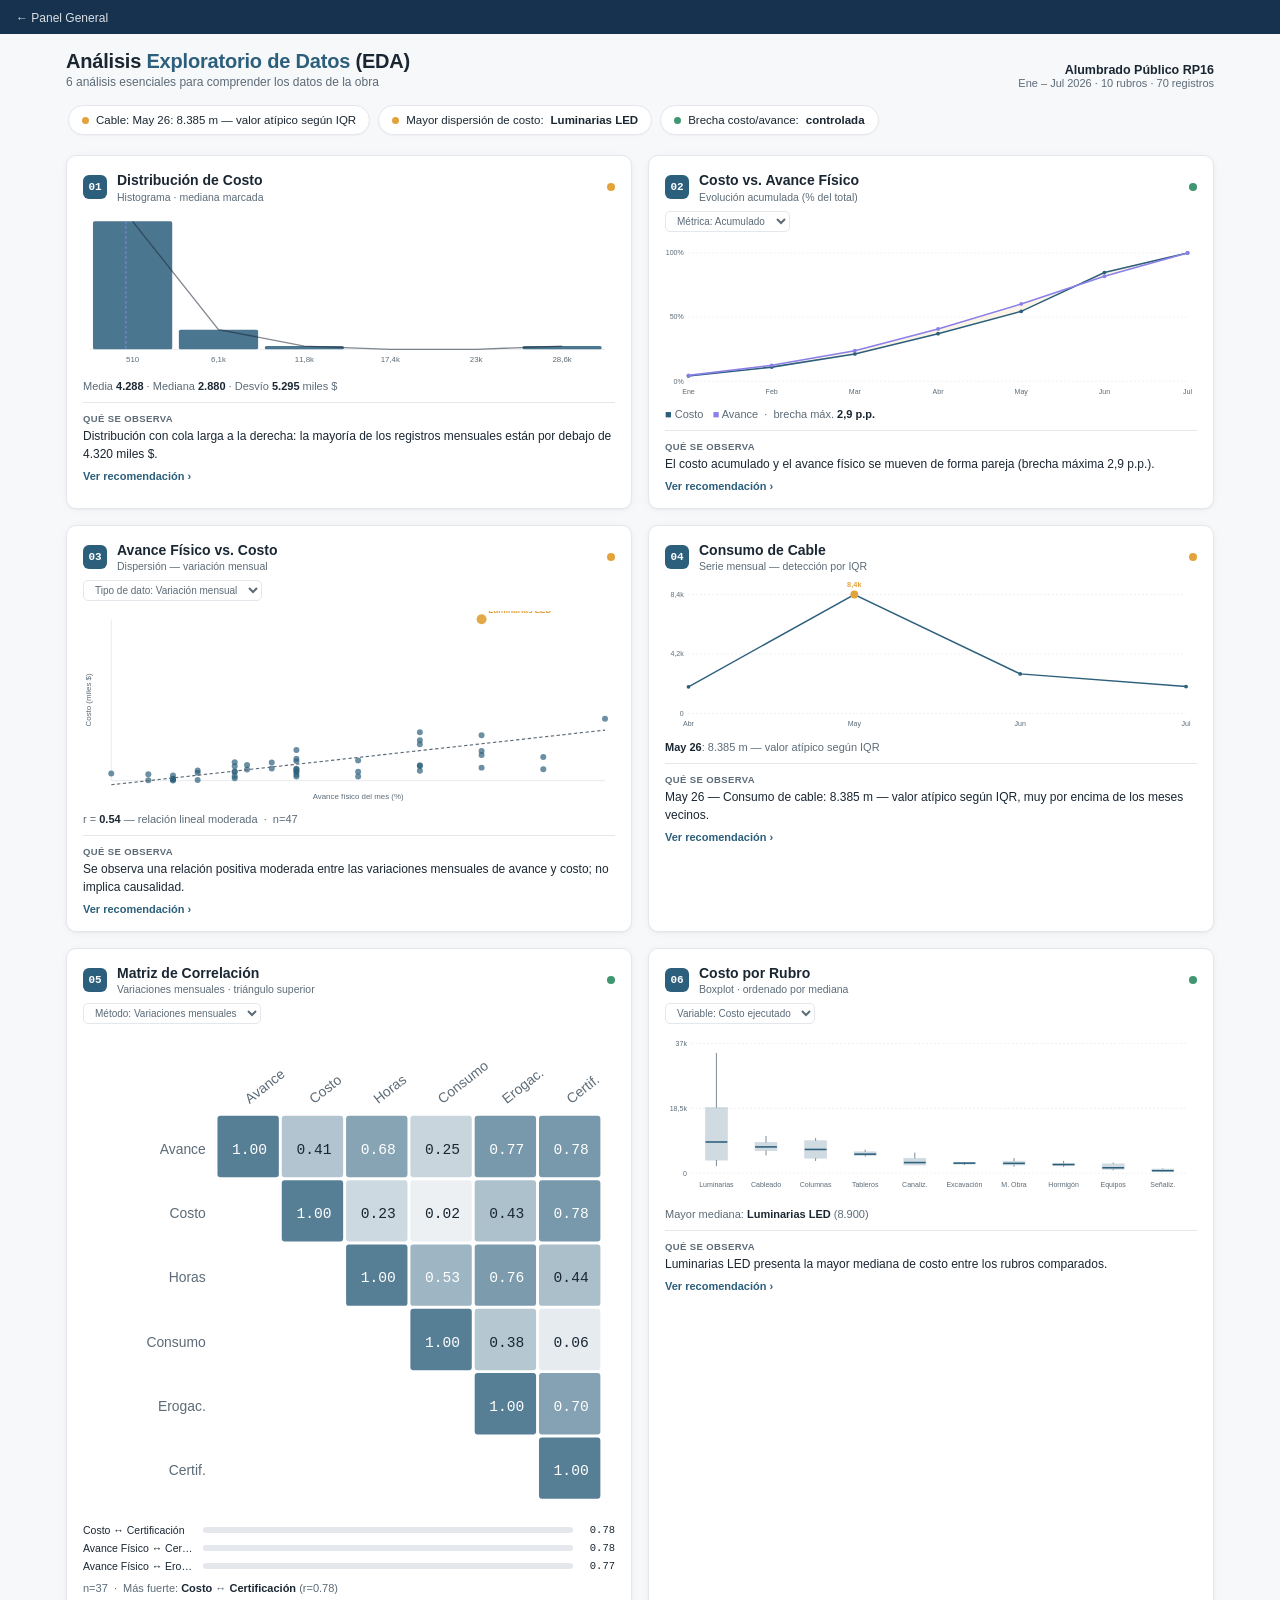
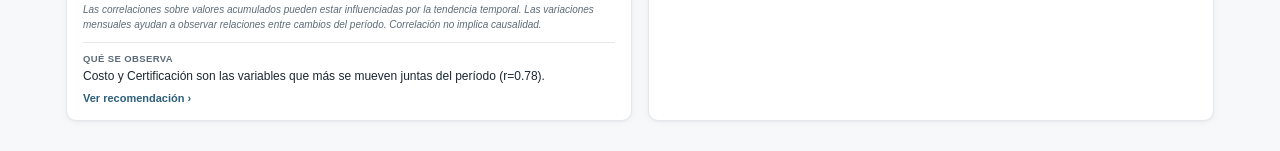
==== commit a6392f0a: "Add files via upload" ====
--- a/index.html
+++ b/index.html
@@ -3,60 +3,825 @@
 <head>
 <meta charset="UTF-8">
 <meta name="viewport" content="width=device-width, initial-scale=1.0">
-<title>Panel General — Control de Gestión</title>
-
-<!-- Favicon: emoji embebido, no requiere ningún archivo -->
-<link rel="icon" href="data:image/svg+xml,%3Csvg xmlns='http://www.w3.org/2000/svg' viewBox='0 0 100 100'%3E%3Ctext y='.9em' font-size='90'%3E%F0%9F%A7%AD%3C/text%3E%3C/svg%3E">
-
-<!-- Vista previa al compartir en LinkedIn/WhatsApp/etc. — reemplazar TU-DOMINIO por el dominio real una vez desplegado en Vercel -->
-<meta property="og:type" content="website">
-<meta property="og:title" content="Laboratorio de Control de Gestión — Alumbrado Público RP16">
-<meta property="og:description" content="Panel de Control de Gestión de obras: exploración de datos, presupuestos y desvíos, en un solo lugar.">
-<meta property="og:image" content="https://TU-DOMINIO.vercel.app/assets/og-image.png">
-<meta property="og:url" content="https://TU-DOMINIO.vercel.app">
-<meta name="twitter:card" content="summary_large_image">
-<meta name="twitter:title" content="Laboratorio de Control de Gestión">
-<meta name="twitter:description" content="Panel de Control de Gestión de obras — Alumbrado Público RP16">
-<meta name="twitter:image" content="https://TU-DOMINIO.vercel.app/assets/og-image.png">
-
-<link rel="stylesheet" href="assets/css/tokens.css">
-<link rel="stylesheet" href="assets/css/shell.css">
+<title>Análisis Exploratorio de Datos — Alumbrado Público RP16</title>
+<link rel="icon" href="data:image/svg+xml,%3Csvg xmlns='http://www.w3.org/2000/svg' viewBox='0 0 100 100'%3E%3Ctext y='.9em' font-size='90'%3E%F0%9F%93%8A%3C/text%3E%3C/svg%3E">
+<style>
+:root{
+  --bg:#F7F8FA;
+  --surface:#FFFFFF;
+  --text:#1A2733;
+  --text-sec:#5C6B77;
+  --border:#E4E8EC;
+
+  --neutral:#2C5F7C;   /* color de dato por defecto — no decorativo por panel */
+  --secondary:#8B7FE8; /* segunda serie en comparaciones */
+  --atencion:#E2A33D;
+  --critico:#D6534A;
+  --positivo:#3F9670;
+
+  --font-ui: -apple-system, BlinkMacSystemFont, "Segoe UI", Roboto, "Helvetica Neue", Arial, sans-serif;
+  --font-mono: "SFMono-Regular", Consolas, "Liberation Mono", Menlo, monospace;
+}
+*{box-sizing:border-box;}
+html,body{margin:0;background:var(--bg);color:var(--text);font-family:var(--font-ui);-webkit-font-smoothing:antialiased;}
+h1,h3{margin:0;color:var(--text);}
+p{margin:0;}
+
+.page{min-height:100vh;display:flex;flex-direction:column;padding:16px 16px 30px;gap:14px;max-width:1180px;margin:0 auto;}
+
+.top{display:flex;justify-content:space-between;align-items:flex-end;flex-wrap:wrap;gap:8px;}
+.top h1{font-size:20px;font-weight:700;letter-spacing:-0.01em;}
+.top h1 span{color:var(--neutral);}
+.top .sub{color:var(--text-sec);font-size:12px;margin-top:2px;}
+.top .obra{text-align:right;font-size:11px;color:var(--text-sec);}
+.top .obra b{display:block;color:var(--text);font-size:12.5px;font-weight:600;}
+
+/* ---- resumen ejecutivo ---- */
+.summary{display:flex;gap:8px;overflow-x:auto;padding:2px 2px 6px;scroll-snap-type:x proximity;-webkit-overflow-scrolling:touch;}
+.summary::-webkit-scrollbar{display:none;}
+.chip{flex:none;scroll-snap-align:start;display:flex;align-items:center;gap:7px;background:var(--surface);border:1px solid var(--border);border-radius:20px;padding:8px 13px;font-size:11.5px;color:var(--text);white-space:nowrap;box-shadow:0 1px 2px rgba(16,24,32,.04);}
+.chip .dot{width:7px;height:7px;border-radius:50%;flex:none;}
+.chip b{font-weight:600;}
+
+/* ---- grilla de paneles ---- */
+.grid{display:grid;grid-template-columns:1fr 1fr;gap:16px;}
+@media(max-width:680px){ .grid{grid-template-columns:1fr;gap:10px;} }
+
+.card{background:var(--surface);border:1px solid var(--border);border-radius:10px;padding:16px;box-shadow:0 1px 2px rgba(16,24,32,.04), 0 1px 8px rgba(16,24,32,.04);display:flex;flex-direction:column;min-width:0;}
+.chead{display:flex;align-items:center;gap:10px;}
+.badge{flex:none;width:24px;height:24px;border-radius:6px;background:var(--neutral);color:#fff;display:flex;align-items:center;justify-content:center;font-family:var(--font-mono);font-size:11px;font-weight:700;}
+.ctitle{flex:1;min-width:0;}
+.ctitle h3{font-size:14px;font-weight:600;line-height:1.25;}
+.ctitle .ctype{font-size:10.5px;color:var(--text-sec);margin-top:1px;}
+.statusdot{flex:none;width:8px;height:8px;border-radius:50%;margin-left:6px;}
+.statusdot[data-lvl="positivo"]{background:var(--positivo);}
+.statusdot[data-lvl="atencion"]{background:var(--atencion);}
+.statusdot[data-lvl="critico"]{background:var(--critico);}
+
+.chart-wrap{width:100%;margin-top:10px;}
+.chart-wrap svg{width:100%;height:100%;display:block;font-variant-numeric:tabular-nums;}
+
+.caption{font-size:11px;color:var(--text-sec);margin-top:10px;font-variant-numeric:tabular-nums;}
+.caption b{color:var(--text);font-weight:600;}
+
+.obs{margin-top:10px;padding-top:10px;border-top:1px solid var(--border);}
+.obs .otag{font-size:9.5px;font-weight:700;letter-spacing:.04em;color:var(--text-sec);text-transform:uppercase;display:block;margin-bottom:3px;}
+.obs .oline{font-size:12px;line-height:1.5;color:var(--text);}
+.obs details{margin-top:7px;}
+.obs summary{font-size:11px;color:var(--neutral);font-weight:600;cursor:pointer;list-style:none;}
+.obs summary::-webkit-details-marker{display:none;}
+.obs summary::after{content:" \203A";}
+.obs details[open] summary::after{content:" \2304";}
+.obs .rec{font-size:11.5px;line-height:1.5;color:var(--text-sec);margin-top:6px;}
+
+/* ---- mini ranking (panel 05) ---- */
+.miniranks{display:flex;flex-direction:column;gap:6px;margin-top:10px;}
+.mrow{display:flex;align-items:center;gap:8px;font-size:10.5px;color:var(--text-sec);}
+.mrow .mlabel{width:112px;flex:none;color:var(--text);white-space:nowrap;overflow:hidden;text-overflow:ellipsis;}
+.mrow .mbar-bg{flex:1;height:6px;background:var(--border);border-radius:3px;overflow:hidden;}
+.mrow .mbar{height:100%;border-radius:3px;}
+.mrow .mval{width:34px;flex:none;text-align:right;font-family:var(--font-mono);color:var(--text);}
+
+/* ---- v1.1: selectores metodológicos y notas — mismos tokens, sin rediseño ---- */
+.panel-controls{display:flex;gap:6px;margin-top:8px;flex-wrap:wrap;align-items:center;}
+.panel-controls select{font-size:10px;padding:3px 7px;border:1px solid var(--border);border-radius:5px;background:var(--surface);color:var(--text-sec);font-family:var(--font-ui);}
+.panel-controls select:focus{outline:1px solid var(--neutral);}
+.corr-note{font-size:10px;line-height:1.5;color:var(--text-sec);font-style:italic;margin-top:8px;}
+.sample-warn{color:var(--atencion);font-weight:600;}
+</style>
 </head>
 <body>
-
-<header class="shell-header">
-  <div class="shell-header-inner">
-    <div class="brand">
-      <div class="mark">🧭</div>
+<div style="background:#16324F;padding:8px 16px;">
+  <a href="../../index.html" style="color:#fff;opacity:.85;font:12px -apple-system,sans-serif;text-decoration:none;">&larr; Panel General</a>
+</div>
+<div id="app" class="page"></div>
+
+<script>
+/* =========================================================
+   DATA — idéntico al dataset ya validado (sin cambios)
+   ========================================================= */
+const MESES = [
+  {id:'2026-01', label:'Ene 26'}, {id:'2026-02', label:'Feb 26'},
+  {id:'2026-03', label:'Mar 26'}, {id:'2026-04', label:'Abr 26'},
+  {id:'2026-05', label:'May 26'}, {id:'2026-06', label:'Jun 26'},
+  {id:'2026-07', label:'Jul 26'}
+];
+
+const RUBROS = [
+  {id:'excavacion', nombre:'Excavación', material:'Excavación de zanja', unidad:'m³'},
+  {id:'hormigon', nombre:'Hormigón', material:'Hormigón H21 (bases)', unidad:'m³'},
+  {id:'canalizaciones', nombre:'Canalizaciones', material:'Caño PVC/PEAD', unidad:'m'},
+  {id:'columnas', nombre:'Columnas', material:'Columnas metálicas', unidad:'u'},
+  {id:'cableado', nombre:'Cableado', material:'Cable subterráneo', unidad:'m'},
+  {id:'tableros', nombre:'Tableros Eléctricos', material:'Tableros de comando', unidad:'u'},
+  {id:'luminarias', nombre:'Luminarias LED', material:'Luminarias LED', unidad:'u'},
+  {id:'manoobra', nombre:'Mano de Obra', material:'Cuadrillas propias', unidad:'HH'},
+  {id:'equipos', nombre:'Equipos', material:'Equipo (grúa/canasto)', unidad:'h'},
+  {id:'senalizacion', nombre:'Señalización y Seguridad', material:'Señalización vial', unidad:'u'}
+];
+
+const RAW = {
+  excavacion: {presupuesto:[2800,3200,2000,0,0,0,0],
+            costo:      [3220,2880,2360,0,0,0,0],
+            horas:      [142,211,88,0,0,0,0],
+            consumo:    [928.2,1019.2,656.5,0,0,0,0],
+            stock:      [390,176,90,233,376,519,662],
+            certificacion:[3024,2816,2240,0,0,0,0],
+            erogaciones:[2194,3106,2301,1355,0,0,0],
+            avance:     [35,40,25,0,0,0,0]},
+  hormigon: {presupuesto:[2000,3000,3000,2000,0,0,0],
+            costo:      [1800,3540,2550,2400,0,0,0],
+            horas:      [120,120,177,109,0,0,0],
+            consumo:    [94.1,145.4,148.3,93.1,0,0,0],
+            stock:      [99,75,49,43,70,96,122],
+            certificacion:[1760,3360,2760,2200,0,0,0],
+            erogaciones:[1455,2232,3399,2709,1089,0,0],
+            avance:     [20,30,30,20,0,0,0]},
+  canalizaciones: {presupuesto:[0,2800,4900,4200,2100,0,0],
+            costo:      [0,2380,5880,3696,2310,0,0],
+            horas:      [0,149,209,185,128,0,0],
+            consumo:    [0,1194.8,1969.1,1809.6,835.2,0,0],
+            stock:      [1595,1496,1126,811,838,1157,1476],
+            certificacion:[0,2576,5390,3570,1890,0,0],
+            erogaciones:[0,1275,4150,4114,3152,967,0],
+            avance:     [0,20,35,30,15,0,0]},
+  columnas: {presupuesto:[0,0,5200,9100,7800,3900,0],
+            costo:      [0,0,4576,10010,8970,3510,0],
+            horas:      [0,0,177,481,339,187,0],
+            consumo:    [0,0,37.4,60.5,55.1,26.5,0],
+            stock:      [50,60,57,45,36,37,46],
+            certificacion:[0,0,4420,8190,8424,3432,0],
+            erogaciones:[0,0,1790,6850,7715,6548,1699],
+            avance:     [0,0,20,35,30,15,0]},
+  cableado: {presupuesto:[0,0,0,6000,9000,9000,6000],
+            costo:      [0,0,0,6900,8100,10620,5100],
+            horas:      [0,0,0,241,484,274,269],
+            consumo:    [0,0,0,1876.8,8384.9,2787.6,1895.2],
+            stock:      [2530,3036,3542,3391,962,493,335],
+            certificacion:[0,0,0,6480,7920,10080,5520],
+            erogaciones:[0,0,0,2712,7556,8003,8831],
+            avance:     [0,0,0,20,30,30,20]},
+  tableros: {presupuesto:[0,0,0,0,4000,6400,5600],
+            costo:      [0,0,0,0,4720,5440,6720],
+            horas:      [0,0,0,0,159,317,223],
+            consumo:    [0,0,0,0,3.5,5.8,4.8],
+            stock:      [4,5,5,6,6,4,3],
+            certificacion:[0,0,0,0,4480,5888,6160],
+            erogaciones:[0,0,0,0,1814,5625,6491],
+            avance:     [0,0,0,0,25,40,35]},
+  luminarias: {presupuesto:[0,0,0,1700,5100,11900,15300],
+            costo:      [0,0,0,2006,4335,34272,13464],
+            horas:      [0,0,0,47,213,339,390],
+            consumo:    [0,0,0,17.2,52.5,115.4,159.1],
+            stock:      [94,112,131,144,144,122,85],
+            certificacion:[0,0,0,1904,4692,13745,13005],
+            erogaciones:[0,0,0,771,3474,9149,11747],
+            avance:     [0,0,0,5,15,35,45]},
+  manoobra: {presupuesto:[1600,2400,3200,3600,3600,3200,2400],
+            costo:      [1840,2160,3776,3060,4320,2816,2640],
+            horas:      [132,259,230,440,363,245,248],
+            consumo:    [132,259,230,440,363,245,248],
+            stock:      [0,0,0,0,0,0,0],
+            certificacion:[1728,2112,3584,3312,3960,2720,2160],
+            erogaciones:[1253,2015,2497,3808,3892,3062,2764],
+            avance:     [8,12,16,18,18,16,12]},
+  equipos: {presupuesto:[1200,1800,1200,2400,1800,2400,1200],
+            costo:      [900,2430,840,3000,1404,2880,1560],
+            horas:      [36,36,35,66,45,69,28],
+            consumo:    [94.1,145.4,98.9,186.2,149.8,184.3,97.9],
+            stock:      [231,233,251,239,239,227,246],
+            certificacion:[1056,2016,1104,2640,1530,2160,1296],
+            erogaciones:[873,1339,1766,1939,1926,2031,1647],
+            avance:     [10,15,10,20,15,20,10]},
+  senalizacion: {presupuesto:[480,600,600,720,900,1200,1500],
+            costo:      [566,510,720,634,990,1380,1350],
+            horas:      [19,35,29,35,61,55,90],
+            consumo:    [4.8,6.2,5.8,7.5,8.6,12.2,14.7],
+            stock:      [15,16,17,18,18,17,15],
+            certificacion:[538,552,660,612,810,1296,1320],
+            erogaciones:[378,599,649,575,785,957,1385],
+            avance:     [8,10,10,12,15,20,25]}
+};
+
+const RECORDS = [];
+RUBROS.forEach(r=>{
+  MESES.forEach((m,i)=>{
+    RECORDS.push({
+      obra:'Alumbrado Público RP16', fecha:m.id, mesLabel:m.label, mesIdx:i,
+      rubro:r.id, rubroNombre:r.nombre, material:r.material, unidad:r.unidad,
+      presupuesto:RAW[r.id].presupuesto[i], costo:RAW[r.id].costo[i],
+      horas:RAW[r.id].horas[i], consumo:RAW[r.id].consumo[i], stock:RAW[r.id].stock[i],
+      certificacion:RAW[r.id].certificacion[i], erogaciones:RAW[r.id].erogaciones[i],
+      avance:RAW[r.id].avance[i]
+    });
+  });
+});
+
+const VARIABLES = [
+  {id:'costo', label:'Costo', unidad:'miles $', color:'var(--neutral)'},
+  {id:'presupuesto', label:'Presupuesto Ejecutado', unidad:'miles $', color:'#3E6E8E'},
+  {id:'avance', label:'Avance Físico', unidad:'%', color:'var(--secondary)'},
+  {id:'certificacion', label:'Certificación', unidad:'miles $', color:'var(--positivo)'},
+  {id:'horas', label:'Horas Hombre', unidad:'HH', color:'var(--neutral)'},
+  {id:'consumo', label:'Consumo de Materiales', unidad:'según rubro', color:'var(--secondary)'},
+  {id:'erogaciones', label:'Erogaciones', unidad:'miles $', color:'var(--text-sec)'},
+  {id:'stock', label:'Stock Disponible', unidad:'según rubro', color:'var(--text-sec)'},
+  {id:'precioUnitario', label:'Precio Unitario', unidad:'miles $ / unidad', color:'var(--atencion)'},
+  {id:'desvio', label:'Desvío %', unidad:'% vs. presupuesto', color:'var(--critico)'}
+];
+function varDef(id){ return VARIABLES.find(v=>v.id===id); }
+function getValue(rec, varId){
+  if(varId==='precioUnitario') return rec.consumo>0 ? rec.costo/rec.consumo : null;
+  if(varId==='desvio') return rec.presupuesto>0 ? (rec.costo-rec.presupuesto)/rec.presupuesto*100 : null;
+  return rec[varId];
+}
+function activeVal(v, varId){ return varId==='desvio' ? (v!==null && !isNaN(v)) : (v!==null && v>0); }
+
+/* =========================================================
+   ANALYTICS
+   ========================================================= */
+const A = {
+  mean(arr){ if(!arr.length) return 0; return arr.reduce((a,b)=>a+b,0)/arr.length; },
+  median(arr){ if(!arr.length) return 0; const s=[...arr].sort((a,b)=>a-b); const m=Math.floor(s.length/2);
+    return s.length%2 ? s[m] : (s[m-1]+s[m])/2; },
+  std(arr){ if(arr.length<2) return 0; const m=A.mean(arr); const v=arr.reduce((a,b)=>a+(b-m)**2,0)/(arr.length-1);
+    return Math.sqrt(v); },
+  quartiles(arr){
+    const s=[...arr].sort((a,b)=>a-b); const n=s.length; if(!n) return {q1:0,q2:0,q3:0,iqr:0,min:0,max:0,low:0,high:0};
+    const q=(p)=>{ const idx=(n-1)*p; const lo=Math.floor(idx), hi=Math.ceil(idx); if(lo===hi) return s[lo];
+      return s[lo]+(s[hi]-s[lo])*(idx-lo); };
+    const q1=q(0.25), q2=q(0.5), q3=q(0.75), iqr=q3-q1;
+    return {q1,q2,q3,iqr,min:s[0],max:s[n-1],low:q1-1.5*iqr, high:q3+1.5*iqr};
+  },
+  outliers(arr){
+    const {low,high,iqr} = A.quartiles(arr);
+    return arr.map((v,i)=>({i, v, flag: v<low||v>high, extreme: iqr>0 && (v < low-1.5*iqr || v > high+1.5*iqr)}));
+  },
+  pearson(x,y){
+    const n=x.length; if(n<3) return 0;
+    const mx=A.mean(x), my=A.mean(y);
+    let num=0,dx=0,dy=0;
+    for(let i=0;i<n;i++){ num+=(x[i]-mx)*(y[i]-my); dx+=(x[i]-mx)**2; dy+=(y[i]-my)**2; }
+    if(dx===0||dy===0) return 0;
+    return num/Math.sqrt(dx*dy);
+  },
+  regression(x,y){
+    const n=x.length; const mx=A.mean(x), my=A.mean(y);
+    let num=0, den=0;
+    for(let i=0;i<n;i++){ num+=(x[i]-mx)*(y[i]-my); den+=(x[i]-mx)**2; }
+    const slope = den===0?0:num/den;
+    const intercept = my - slope*mx;
+    return {slope, intercept, r:A.pearson(x,y)};
+  },
+  corrStrengthLabel(r){
+    const a=Math.abs(r);
+    if(a<0.3) return 'relación lineal débil';
+    if(a<0.6) return 'relación lineal moderada';
+    return 'relación lineal fuerte';
+  }
+};
+
+/* =========================================================
+   FORMATO
+   ========================================================= */
+function fmt(n){ if(n===null||n===undefined||isNaN(n)) return '—';
+  return new Intl.NumberFormat('es-AR',{maximumFractionDigits: Math.abs(n)<10? 1:0}).format(n); }
+function fmtCompact(n){
+  if(n===null||n===undefined||isNaN(n)) return '—';
+  const sign=n<0?'-':''; const abs=Math.abs(n);
+  if(abs>=1000) return sign+(abs/1000).toFixed(1).replace('.',',').replace(',0','')+'k';
+  return fmt(n);
+}
+
+/* =========================================================
+   CHARTS — proporciones panorámicas (poco alto, mucho ancho),
+   ejes mínimos, y una sola función por tipo de gráfico.
+   ========================================================= */
+const CH = {
+  histogram(values, colorVar){
+    const W=640,H=190,M={t:10,r:12,b:26,l:8};
+    const bins=6;
+    const min=Math.min(...values), max=Math.max(...values);
+    const bw=(max-min)/bins || 1;
+    const counts=new Array(bins).fill(0);
+    values.forEach(v=>{ let idx=Math.floor((v-min)/bw); if(idx>=bins) idx=bins-1; if(idx<0) idx=0; counts[idx]++; });
+    const maxC=Math.max(...counts,1);
+    const innerW=W-M.l-M.r, innerH=H-M.t-M.b;
+    const slot=innerW/bins;
+    const barW=slot-8;
+    const yFor=c=> M.t+innerH-(c/maxC)*innerH;
+    const median=A.median(values);
+    const medianX = M.l + ((median-min)/((max-min)||1))*innerW;
+    let bars='', labels='';
+    counts.forEach((c,i)=>{
+      const x=M.l+i*slot+4;
+      const y=yFor(c);
+      bars+=`<rect x="${x}" y="${y}" width="${barW}" height="${(M.t+innerH)-y}" fill="${colorVar}" opacity="0.85" rx="2"/>`;
+      labels+=`<text x="${x+barW/2}" y="${M.t+innerH+15}" font-size="9.5" text-anchor="middle" fill="var(--text-sec)">${fmtCompact(min+i*bw)}</text>`;
+    });
+    let pts=counts.map((c,i)=> `${M.l+i*slot+4+barW/2},${yFor(c)}`).join(' ');
+    return `<svg viewBox="0 0 ${W} ${H}" class="chart-svg" preserveAspectRatio="xMidYMid meet">
+      <line x1="${M.l}" y1="${M.t+innerH}" x2="${W-M.r}" y2="${M.t+innerH}" stroke="var(--border)"/>
+      ${bars}
+      <polyline points="${pts}" fill="none" stroke="var(--text)" stroke-width="1.6" opacity="0.55"/>
+      <line x1="${medianX}" y1="${M.t}" x2="${medianX}" y2="${M.t+innerH}" stroke="var(--secondary)" stroke-width="1.4" stroke-dasharray="3,3"/>
+      ${labels}
+    </svg>`;
+  },
+
+  lineChart(seriesArr, categories, pct, opts){
+    opts = opts || {};
+    const W=680,H=200,M={t:14,r:12,b:22,l:30};
+    const innerW=W-M.l-M.r, innerH=H-M.t-M.b;
+    let allVals=[];
+    seriesArr.forEach(s=> allVals=allVals.concat(s.values.filter(v=>v!==null&&!isNaN(v))));
+    let min= pct?0:Math.min(0,...allVals), max = pct?100:Math.max(...allVals,1);
+    if(max===min) max=min+1;
+    const n=categories.length;
+    const xFor=i=> M.l + (n<=1?0:(i/(n-1))*innerW);
+    const yFor=v=> M.t + innerH - ((v-min)/(max-min))*innerH;
+    let grid='', ticks=2;
+    for(let t=0;t<=ticks;t++){
+      const v=min+(max-min)*t/ticks;
+      const y=yFor(v);
+      grid+=`<line x1="${M.l}" y1="${y}" x2="${W-M.r}" y2="${y}" stroke="var(--border)" stroke-dasharray="2,3"/>
+             <text x="${M.l-6}" y="${y+3}" font-size="9" text-anchor="end" fill="var(--text-sec)">${fmtCompact(v)}${pct?'%':''}</text>`;
+    }
+    let xlabels=categories.map((c,i)=>`<text x="${xFor(i)}" y="${M.t+innerH+16}" font-size="9" text-anchor="middle" fill="var(--text-sec)">${c.replace(' 26','')}</text>`).join('');
+    let band='';
+    if(opts.band){
+      const top=seriesArr[opts.band[0]].values, bot=seriesArr[opts.band[1]].values;
+      let path='M '+top.map((v,i)=>`${xFor(i)},${yFor(v)}`).join(' L ');
+      path+=' L '+bot.slice().reverse().map((v,i)=>`${xFor(bot.length-1-i)},${yFor(v)}`).join(' L ')+' Z';
+      band=`<path d="${path}" fill="var(--atencion)" opacity="0.12"/>`;
+    }
+    let lines='';
+    seriesArr.forEach(s=>{
+      const pts = s.values.map((v,i)=> (v===null||isNaN(v))? null : `${xFor(i)},${yFor(v)}`).filter(Boolean).join(' ');
+      lines+=`<polyline points="${pts}" fill="none" stroke="${s.color}" stroke-width="2"/>`;
+      s.values.forEach((v,i)=>{ if(v!==null && !isNaN(v)) lines+=`<circle cx="${xFor(i)}" cy="${yFor(v)}" r="2.4" fill="${s.color}"/>`; });
+    });
+    return `<svg viewBox="0 0 ${W} ${H}" class="chart-svg" preserveAspectRatio="xMidYMid meet">${grid}${band}${lines}${xlabels}</svg>`;
+  },
+
+  flaggedLine(values, categories, color){
+    const flags = A.outliers(values);
+    const W=680,H=190,M={t:16,r:14,b:22,l:30};
+    const innerW=W-M.l-M.r, innerH=H-M.t-M.b;
+    const min=Math.min(0,...values), max=Math.max(...values,1);
+    const n=categories.length;
+    const xFor=i=> M.l + (n<=1?0:(i/(n-1))*innerW);
+    const yFor=v=> M.t + innerH - ((v-min)/((max-min)||1))*innerH;
+    let grid='';
+    for(let t=0;t<=2;t++){ const v=min+(max-min)*t/2; const y=yFor(v);
+      grid+=`<line x1="${M.l}" y1="${y}" x2="${W-M.r}" y2="${y}" stroke="var(--border)" stroke-dasharray="2,3"/>
+             <text x="${M.l-6}" y="${y+3}" font-size="9" text-anchor="end" fill="var(--text-sec)">${fmtCompact(v)}</text>`; }
+    let xlabels=categories.map((c,i)=>`<text x="${xFor(i)}" y="${M.t+innerH+16}" font-size="9" text-anchor="middle" fill="var(--text-sec)">${c.replace(' 26','')}</text>`).join('');
+    const pts=values.map((v,i)=>`${xFor(i)},${yFor(v)}`).join(' ');
+    let dots='', ann='';
+    values.forEach((v,i)=>{
+      const f=flags[i];
+      const c = f.flag ? (f.extreme?'var(--critico)':'var(--atencion)') : color;
+      const r = f.flag ? 5 : 2.4;
+      dots+=`<circle cx="${xFor(i)}" cy="${yFor(v)}" r="${r}" fill="${c}"/>`;
+      if(f.flag){ ann+=`<text x="${xFor(i)}" y="${yFor(v)-10}" font-size="9.5" font-weight="700" text-anchor="middle" fill="${c}">${fmtCompact(v)}</text>`; }
+    });
+    return `<svg viewBox="0 0 ${W} ${H}" class="chart-svg" preserveAspectRatio="xMidYMid meet">
+      ${grid}<polyline points="${pts}" fill="none" stroke="${color}" stroke-width="1.8"/>${dots}${ann}${xlabels}
+    </svg>`;
+  },
+
+  scatter(x,y,xLabel,yLabel,color,opts){
+    opts = opts || {};
+    const W=640,H=230,M={t:10,r:12,b:26,l:34};
+    const innerW=W-M.l-M.r, innerH=H-M.t-M.b;
+    const xmin=Math.min(...x), xmax=Math.max(...x);
+    const ymin=Math.min(...y), ymax=Math.max(...y);
+    const xr = xmax-xmin || 1, yr = ymax-ymin || 1;
+    const xFor=v=> M.l + ((v-xmin)/xr)*innerW;
+    const yFor=v=> M.t + innerH - ((v-ymin)/yr)*innerH;
+    let pts=''; for(let i=0;i<x.length;i++){
+      const isHi = opts.highlightIdx===i;
+      pts+=`<circle cx="${xFor(x[i])}" cy="${yFor(y[i])}" r="${isHi?6:3.6}" fill="${isHi?'var(--atencion)':color}" opacity="${isHi?0.95:0.7}"/>`;
+    }
+    if(opts.highlightIdx!==undefined && opts.highlightLabel){
+      pts+=`<text x="${xFor(x[opts.highlightIdx])+8}" y="${yFor(y[opts.highlightIdx])-8}" font-size="10" font-weight="700" fill="var(--atencion)">${opts.highlightLabel}</text>`;
+    }
+    const reg = A.regression(x,y);
+    const x1=xmin, x2=xmax;
+    const y1=reg.intercept+reg.slope*x1, y2=reg.intercept+reg.slope*x2;
+    const trendLine = `<line x1="${xFor(x1)}" y1="${yFor(y1)}" x2="${xFor(x2)}" y2="${yFor(y2)}" stroke="var(--text-sec)" stroke-width="1.4" stroke-dasharray="4,3"/>`;
+    return `<svg viewBox="0 0 ${W} ${H}" class="chart-svg" preserveAspectRatio="xMidYMid meet">
+      <line x1="${M.l}" y1="${M.t+innerH}" x2="${W-M.r}" y2="${M.t+innerH}" stroke="var(--border)"/>
+      <line x1="${M.l}" y1="${M.t}" x2="${M.l}" y2="${M.t+innerH}" stroke="var(--border)"/>
+      <text x="${M.l+innerW/2}" y="${H-4}" font-size="9.5" text-anchor="middle" fill="var(--text-sec)">${xLabel}</text>
+      <text x="10" y="${M.t+innerH/2}" font-size="9.5" text-anchor="middle" fill="var(--text-sec)" transform="rotate(-90 10 ${M.t+innerH/2})">${yLabel}</text>
+      ${pts}${trendLine}
+    </svg>`;
+  },
+
+  corrMatrix(vars, matrix){
+    // sólo triángulo superior (incluye diagonal): evita repetir la mitad de la información
+    const cell=44, pad={t:56,l:92};
+    const W=pad.l+cell*vars.length+8, H=pad.t+cell*vars.length+8;
+    let cells='', colLabels='', rowLabels='';
+    vars.forEach((v,ci)=>{
+      colLabels+=`<text x="${pad.l+ci*cell+cell/2}" y="${pad.t-8}" font-size="9.5" text-anchor="start" fill="var(--text-sec)" transform="rotate(-38 ${pad.l+ci*cell+cell/2} ${pad.t-8})">${v.label}</text>`;
+      rowLabels+=`<text x="${pad.l-8}" y="${pad.t+ci*cell+cell/2+4}" font-size="9.5" text-anchor="end" fill="var(--text-sec)">${v.label}</text>`;
+    });
+    vars.forEach((rv,ri)=>{
+      vars.forEach((cv,ci)=>{
+        if(ci<ri) return; // omite el triángulo inferior (redundante)
+        const r = matrix[ri][ci];
+        const isPos = r>=0;
+        const inten = Math.min(Math.abs(r),1);
+        const base = isPos ? '44,95,124' : '214,83,74';
+        const bg = `rgba(${base},${(0.08+inten*0.72).toFixed(2)})`;
+        const txtColor = inten>0.5 ? '#fff' : 'var(--text)';
+        cells+=`<g>
+          <rect x="${pad.l+ci*cell}" y="${pad.t+ri*cell}" width="${cell-2}" height="${cell-2}" fill="${bg}" rx="2"/>
+          <text x="${pad.l+ci*cell+cell/2}" y="${pad.t+ri*cell+cell/2+4}" font-size="10" text-anchor="middle" fill="${txtColor}" font-family="var(--font-mono)">${r.toFixed(2)}</text>
+        </g>`;
+      });
+    });
+    return `<svg viewBox="0 0 ${W} ${H}" class="chart-svg" preserveAspectRatio="xMidYMid meet" style="min-width:${W}px">${colLabels}${rowLabels}${cells}</svg>`;
+  },
+
+  boxplot(groups, color){
+    const W=680,H=210,M={t:12,r:12,b:32,l:34};
+    const innerW=W-M.l-M.r, innerH=H-M.t-M.b;
+    let allVals=[]; groups.forEach(g=>allVals=allVals.concat(g.values));
+    const min=Math.min(...allVals), max=Math.max(...allVals);
+    const pad=(max-min)*0.08 || 1;
+    const dmin= min>=0 ? Math.max(0,min-pad) : min-pad, dmax=max+pad;
+    const yFor=v=> M.t + innerH - ((v-dmin)/(dmax-dmin))*innerH;
+    const slot=innerW/groups.length;
+    let content='', labels='';
+    groups.forEach((g,i)=>{
+      const q=A.quartiles(g.values);
+      const cx=M.l+slot*i+slot/2;
+      const boxW=Math.min(slot*0.44,44);
+      const withinMax = Math.max(...g.values.filter(v=>v<=q.high));
+      const withinMin = Math.min(...g.values.filter(v=>v>=q.low));
+      content+=`<line x1="${cx}" y1="${yFor(withinMax)}" x2="${cx}" y2="${yFor(q.q3)}" stroke="var(--text-sec)"/>
+        <line x1="${cx}" y1="${yFor(withinMin)}" x2="${cx}" y2="${yFor(q.q1)}" stroke="var(--text-sec)"/>
+        <rect x="${cx-boxW/2}" y="${yFor(q.q3)}" width="${boxW}" height="${Math.max(yFor(q.q1)-yFor(q.q3),1)}" fill="${color}" opacity="0.22" stroke="${color}"/>
+        <line x1="${cx-boxW/2}" y1="${yFor(q.q2)}" x2="${cx+boxW/2}" y2="${yFor(q.q2)}" stroke="${color}" stroke-width="2"/>`;
+      g.values.forEach(v=>{
+        if(v<q.low||v>q.high){
+          const extreme = v < q.low-1.5*q.iqr || v > q.high+1.5*q.iqr;
+          content+=`<circle cx="${cx}" cy="${yFor(v)}" r="3.2" fill="${extreme?'var(--critico)':'var(--atencion)'}"/>`;
+        }
+      });
+      labels+=`<text x="${cx}" y="${M.t+innerH+18}" font-size="9" text-anchor="middle" fill="var(--text-sec)">${g.label}</text>`;
+    });
+    let grid=''; for(let t=0;t<=2;t++){ const v=dmin+(dmax-dmin)*t/2; const y=yFor(v);
+      grid+=`<line x1="${M.l}" y1="${y}" x2="${W-M.r}" y2="${y}" stroke="var(--border)" stroke-dasharray="2,3"/><text x="${M.l-6}" y="${y+3}" font-size="9" text-anchor="end" fill="var(--text-sec)">${fmtCompact(v)}</text>`; }
+    return `<svg viewBox="0 0 ${W} ${H}" class="chart-svg" preserveAspectRatio="xMidYMid meet">${grid}${content}${labels}</svg>`;
+  }
+};
+
+/* =========================================================
+   AGREGACIÓN mensual
+   ========================================================= */
+function aggregateMonthly(varId){
+  if(varId==='avance'){
+    const weights={};
+    RUBROS.forEach(r=>{ weights[r.id]=RAW[r.id].presupuesto.reduce((a,b)=>a+b,0); });
+    const cumByRubroLoc={};
+    Object.keys(weights).forEach(rid=>{ let acc=0; cumByRubroLoc[rid]=RAW[rid].avance.map(v=>acc+=v); });
+    return MESES.map((m,idx)=>{
+      let num=0, den=0;
+      Object.keys(weights).forEach(rid=>{ num+=weights[rid]*cumByRubroLoc[rid][idx]; den+=weights[rid]; });
+      return den? num/den : 0;
+    });
+  }
+  return MESES.map((m,idx)=>{
+    let sum=0;
+    RUBROS.forEach(r=>{ sum+=RAW[r.id][varId][idx]; });
+    return sum;
+  });
+}
+function cumulative(arr){ let acc=0; return arr.map(v=>acc+=v); }
+
+/* =========================================================
+   v1.1 — helpers metodológicos
+   ========================================================= */
+// avance ponderado del mes (NO acumulado) a nivel obra — usado en panel 02 "Mensual"
+function weightedAvanceMonthly(){
+  const weights={}; RUBROS.forEach(r=>{ weights[r.id]=RAW[r.id].presupuesto.reduce((a,b)=>a+b,0); });
+  return MESES.map((m,idx)=>{
+    let num=0, den=0;
+    RUBROS.forEach(r=>{ num+=weights[r.id]*RAW[r.id].avance[idx]; den+=weights[r.id]; });
+    return den? num/den : 0;
+  });
+}
+// serie acumulada (suma corrida) de un campo, por rubro — usado en panel 02/03 modo "Acumulado"
+function cumByRubro(field){
+  const out={};
+  RUBROS.forEach(r=>{ let acc=0; out[r.id]=RAW[r.id][field].map(v=>acc+=v); });
+  return out;
+}
+// variaciones mensuales (mes vs. mes anterior) por rubro, sólo entre meses con actividad activa
+// en ambos extremos — evita variaciones artificiales por arranque/cierre del rubro
+function monthlyDeltas(vars){
+  const out={}; vars.forEach(v=>out[v]=[]);
+  RUBROS.forEach(r=>{
+    for(let i=1;i<7;i++){
+      if(RAW[r.id].costo[i]>0 && RAW[r.id].costo[i-1]>0){
+        vars.forEach(v=> out[v].push(RAW[r.id][v][i]-RAW[r.id][v][i-1]));
+      }
+    }
+  });
+  return out;
+}
+const SAMPLE_MIN = 10;
+function sampleWarn(n){ return n<SAMPLE_MIN ? ` <span class="sample-warn">· Interpretación limitada por tamaño de muestra (n=${n}).</span>` : ''; }
+
+/* =========================================================
+   STATE — controles metodológicos (v1.1). No afecta diseño.
+   ========================================================= */
+const STATE = { corrMethod:'delta', p2Metric:'acum', p3Tipo:'var', p6Var:'costo' };
+
+
+/* =========================================================
+   PANELES
+   ========================================================= */
+function buildPanel1(){
+  const vals = RECORDS.map(r=>getValue(r,'costo')).filter(v=>activeVal(v,'costo'));
+  const mean=A.mean(vals), median=A.median(vals), std=A.std(vals);
+  const asim = mean>median*1.3;
+  return {
+    badge:'01', title:'Distribución de Costo', type:'Histograma · mediana marcada',
+    status: asim?'atencion':'positivo',
+    chart: CH.histogram(vals,'var(--neutral)'),
+    caption:`Media <b>${fmt(mean)}</b> · Mediana <b>${fmt(median)}</b> · Desvío <b>${fmt(std)}</b> miles $`,
+    obs:`Distribución con cola larga a la derecha: la mayoría de los registros mensuales están por debajo de ${fmt(median*1.5)} miles $.`,
+    rec:`Unos pocos meses de Luminarias LED empujan la media muy por encima de la mediana — revisarlos en el panel 04 antes de usarlos como referencia de presupuesto.`
+  };
+}
+
+function buildPanel2(){
+  const metric = STATE.p2Metric; // 'acum' | 'mensual'
+  let seriesArr, capt, obs;
+  if(metric==='acum'){
+    const vars=['costo','avance'];
+    seriesArr = vars.map(vId=>{
+      const vd=varDef(vId);
+      let monthly = aggregateMonthly(vId);
+      let vals = vId==='avance' ? monthly : cumulative(monthly);
+      const last = vals[vals.length-1]||1;
+      vals = vals.map(v=> last? v/last*100:0);
+      return {name:vd.label,color: vId==='costo'?'var(--neutral)':'var(--secondary)',values:vals};
+    });
+  } else {
+    const costoMonthly = aggregateMonthly('costo');
+    const totalCosto = costoMonthly.reduce((a,b)=>a+b,0)||1;
+    const costoPctMensual = costoMonthly.map(v=>v/totalCosto*100);
+    const avanceMensual = weightedAvanceMonthly();
+    seriesArr = [
+      {name:'Costo', color:'var(--neutral)', values:costoPctMensual},
+      {name:'Avance', color:'var(--secondary)', values:avanceMensual}
+    ];
+  }
+  const costoPct = seriesArr[0].values, avancePct = seriesArr[1].values;
+  const brecha = Math.max(...costoPct.map((c,i)=>c-avancePct[i]));
+  capt = metric==='acum'
+    ? `<span style="color:var(--neutral)">■</span> Costo &nbsp; <span style="color:var(--secondary)">■</span> Avance &nbsp;·&nbsp; brecha máx. <b>${fmt(brecha)} p.p.</b>`
+    : `<span style="color:var(--neutral)">■</span> Costo del mes &nbsp; <span style="color:var(--secondary)">■</span> Avance del mes &nbsp;·&nbsp; mayor diferencia <b>${fmt(brecha)} p.p.</b>`;
+  obs = metric==='acum'
+    ? (brecha>8
+        ? `El costo acumulado avanza por encima del avance físico, con una brecha máxima de ${fmt(brecha)} puntos porcentuales.`
+        : `El costo acumulado y el avance físico se mueven de forma pareja (brecha máxima ${fmt(brecha)} p.p.).`)
+    : `Compara qué % del costo total y del avance total se ejecutó cada mes — permite ver en qué meses el costo creció más rápido que el avance, sin el efecto acumulativo del gráfico anterior.`;
+  return {
+    badge:'02', title:'Costo vs. Avance Físico', type: metric==='acum' ? 'Evolución acumulada (% del total)' : 'Lectura mensual (% del total, sin acumular)',
+    status: (metric==='acum' && brecha>8)?'atencion':'positivo',
+    controls: `<select data-p2>
+        <option value="acum" ${metric==='acum'?'selected':''}>Métrica: Acumulado</option>
+        <option value="mensual" ${metric==='mensual'?'selected':''}>Métrica: Mensual</option>
+      </select>`,
+    chart: CH.lineChart(seriesArr, MESES.map(m=>m.label), metric==='acum', metric==='acum'?{band:[0,1]}:{}),
+    caption: capt,
+    obs,
+    rec:`Si la brecha crece, revisar productividad y precios en los rubros con mayor peso presupuestario (panel 06).`
+  };
+}
+
+function buildPanel3(){
+  const tipo = STATE.p3Tipo; // 'var' (default) | 'acum'
+  let pairs;
+  if(tipo==='var'){
+    pairs = RECORDS.map(r=>({x:getValue(r,'avance'),y:getValue(r,'costo'),rubro:r.rubroNombre})).filter(p=>!(p.x===0&&p.y===0));
+  } else {
+    const cumAv=cumByRubro('avance'), cumCo=cumByRubro('costo');
+    pairs=[];
+    RUBROS.forEach(r=>{
+      RAW[r.id].avance.forEach((_,i)=>{
+        if(RAW[r.id].avance[i]>0 || RAW[r.id].costo[i]>0){
+          pairs.push({x:cumAv[r.id][i], y:cumCo[r.id][i], rubro:r.nombre});
+        }
+      });
+    });
+  }
+  const n = pairs.length;
+  const x=pairs.map(p=>p.x), y=pairs.map(p=>p.y);
+  const reg = A.regression(x,y);
+  let hiIdx=0, hiRes=-Infinity;
+  pairs.forEach((p,i)=>{ const pred=reg.intercept+reg.slope*p.x; const res=Math.abs(p.y-pred); if(res>hiRes){hiRes=res;hiIdx=i;} });
+  const q = A.quartiles(y.map((v,i)=>Math.abs(v-(reg.intercept+reg.slope*x[i]))));
+  const isNotable = hiRes > q.high;
+  const yLabel = tipo==='var' ? 'Costo (miles $)' : 'Costo acumulado (miles $)';
+  const xLabel = tipo==='var' ? 'Avance físico del mes (%)' : 'Avance físico acumulado (%)';
+  return {
+    badge:'03', title:'Avance Físico vs. Costo', type: tipo==='var' ? 'Dispersión — variación mensual' : 'Dispersión — valores acumulados',
+    status: isNotable?'atencion':'positivo',
+    controls: `<select data-p3>
+        <option value="var" ${tipo==='var'?'selected':''}>Tipo de dato: Variación mensual</option>
+        <option value="acum" ${tipo==='acum'?'selected':''}>Tipo de dato: Acumulado</option>
+      </select>`,
+    chart: CH.scatter(x,y,xLabel,yLabel,'var(--neutral)', isNotable?{highlightIdx:hiIdx,highlightLabel:pairs[hiIdx].rubro}:{}),
+    caption:`r = <b>${reg.r.toFixed(2)}</b> — ${A.corrStrengthLabel(reg.r)} &nbsp;·&nbsp; n=${n}${sampleWarn(n)}`,
+    obs: tipo==='var'
+      ? `Se observa una relación ${reg.r>=0?'positiva':'negativa'} ${A.corrStrengthLabel(reg.r).replace('relación lineal ','')} entre las variaciones mensuales de avance y costo; no implica causalidad.`
+      : `Con valores acumulados la relación es ${A.corrStrengthLabel(reg.r)} (r=${reg.r.toFixed(2)}) — este modo tiende a mostrar coeficientes más altos porque ambas series crecen con el tiempo dentro de cada rubro.`,
+    rec: isNotable ? `El punto marcado (${pairs[hiIdx].rubro}) se aleja claramente de la tendencia — vale la pena confirmar si responde a un ajuste de precio puntual.` : `No hay puntos que se aparten de forma notable de la tendencia general.`
+  };
+}
+
+function buildPanel4(){
+  const rubroId='cableado', varId='consumo';
+  const recs = RECORDS.filter(r=>r.rubro===rubroId);
+  const withData = recs.map(r=>({v:getValue(r,varId),label:r.mesLabel})).filter(d=>d.v>0);
+  const vals = withData.map(d=>d.v);
+  const flags = A.outliers(vals);
+  const flagIdx = flags.findIndex(f=>f.flag);
+  const isExtreme = flagIdx>=0 && flags[flagIdx].extreme;
+  const capt = flagIdx>=0
+    ? `<b>${withData[flagIdx].label}</b>: ${fmt(vals[flagIdx])} m — valor atípico según IQR`
+    : 'Sin valores atípicos en el período';
+  return {
+    badge:'04', title:'Consumo de Cable', type:'Serie mensual — detección por IQR',
+    status: flagIdx<0 ? 'positivo' : (isExtreme?'critico':'atencion'),
+    chart: CH.flaggedLine(vals, withData.map(d=>d.label), 'var(--neutral)'),
+    caption: capt,
+    obs: flagIdx>=0
+      ? `${withData[flagIdx].label} — Consumo de cable: ${fmt(vals[flagIdx])} m — valor atípico según IQR, muy por encima de los meses vecinos.`
+      : `El consumo se mantiene dentro del rango esperado durante todo el período.`,
+    rec: flagIdx>=0
+      ? `Puede deberse a recableado, refuerzo de frente, cambio de trazado u otro comportamiento operativo. Requiere validación — un valor atípico no confirma un error.`
+      : `No se requiere seguimiento adicional para esta combinación de rubro y variable.`
+  };
+}
+
+function buildPanel5(){
+  const coreVars=['avance','costo','horas','consumo','erogaciones','certificacion'];
+  const shortLabels=['Avance','Costo','Horas','Consumo','Erogac.','Certif.'];
+  const vdFull = coreVars.map(id=>varDef(id));
+  const vd = coreVars.map((id,i)=>({label:shortLabels[i]}));
+  const method = STATE.corrMethod; // 'delta' (default) | 'level'
+  let series, n;
+  if(method==='delta'){
+    const deltas = monthlyDeltas(coreVars);
+    series = coreVars.map(id=>deltas[id]);
+    n = series[0].length;
+  } else {
+    const activeRecs = RECORDS.filter(r=>r.costo>0);
+    series = coreVars.map(id=> activeRecs.map(r=>getValue(r,id)||0));
+    n = activeRecs.length;
+  }
+  const matrix = coreVars.map((_,i)=> coreVars.map((_,j)=> i===j?1:A.pearson(series[i],series[j])));
+  const allPairs=[];
+  for(let i=0;i<coreVars.length;i++) for(let j=i+1;j<coreVars.length;j++) allPairs.push({i,j,r:matrix[i][j]});
+  allPairs.sort((a,b)=>Math.abs(b.r)-Math.abs(a.r));
+  const top3 = allPairs.slice(0,3);
+  const maxAbs = Math.max(...top3.map(p=>Math.abs(p.r)));
+  const ranksHtml = top3.map(p=>{
+    const c = p.r>=0 ? 'var(--neutral)' : 'var(--critico)';
+    const w = (Math.abs(p.r)/maxAbs*100).toFixed(0);
+    return `<div class="mrow"><span class="mlabel">${vdFull[p.i].label} ↔ ${vdFull[p.j].label}</span>
+      <span class="mbar-bg"><span class="mbar" style="width:${w}%;background:${c}"></span></span>
+      <span class="mval">${p.r.toFixed(2)}</span></div>`;
+  }).join('');
+  return {
+    badge:'05', title:'Matriz de Correlación', type: method==='delta' ? 'Variaciones mensuales · triángulo superior' : 'Valores del período · triángulo superior',
+    status:'positivo',
+    controls: `<select data-corr>
+        <option value="delta" ${method==='delta'?'selected':''}>Método: Variaciones mensuales</option>
+        <option value="level" ${method==='level'?'selected':''}>Método: Valores del período</option>
+      </select>`,
+    chart: CH.corrMatrix(vd, matrix),
+    extraHtml: `<div class="miniranks">${ranksHtml}</div>`,
+    caption:`n=${n}${sampleWarn(n)} &nbsp;·&nbsp; Más fuerte: <b>${vdFull[top3[0].i].label}</b> ↔ <b>${vdFull[top3[0].j].label}</b> (r=${top3[0].r.toFixed(2)})`,
+    obs:`${vdFull[top3[0].i].label} y ${vdFull[top3[0].j].label} son las variables que más se mueven juntas del período (r=${top3[0].r.toFixed(2)}).`,
+    rec:`Una correlación elevada indica asociación lineal, no necesariamente una relación causal. Usarla para priorizar qué relación explorar primero en el panel 03, no como conclusión.`,
+    note:`Las correlaciones sobre valores acumulados pueden estar influenciadas por la tendencia temporal. Las variaciones mensuales ayudan a observar relaciones entre cambios del período. Correlación no implica causalidad.`
+  };
+}
+
+const RUBRO_LABEL_CORTO = {
+  excavacion:'Excavación', hormigon:'Hormigón', canalizaciones:'Canaliz.', columnas:'Columnas',
+  cableado:'Cableado', tableros:'Tableros', luminarias:'Luminarias', manoobra:'M. Obra',
+  equipos:'Equipos', senalizacion:'Señaliz.'
+};
+function buildPanel6(){
+  const vId = STATE.p6Var;
+  const vd = varDef(vId);
+  let groups = RUBROS.map(r=>{
+    const vals = RECORDS.filter(rec=>rec.rubro===r.id).map(rec=>getValue(rec,vId)).filter(v=>activeVal(v,vId));
+    return {label:RUBRO_LABEL_CORTO[r.id], full:r.nombre, values: vals.length?vals:[0]};
+  });
+  groups.forEach(g=>{ g.med=A.median(g.values); g.iqr=A.quartiles(g.values).iqr; });
+  groups.sort((a,b)=>b.med-a.med);
+  const top=groups[0];
+  const disp = groups.slice().sort((a,b)=>b.iqr-a.iqr)[0];
+  const isDesvio = vId==='desvio';
+  const fmtVal = v => isDesvio ? (v>=0?'+':'')+fmt(v)+'%' : fmt(v);
+  const obs = isDesvio
+    ? `${top.full} presenta el mayor desvío relativo respecto del presupuesto (mediana ${fmtVal(top.med)}).`
+    : `${top.full} presenta la mayor mediana de ${vd.label.toLowerCase()} entre los rubros comparados.`;
+  const rec = isDesvio
+    ? `Un desvío elevado en un rubro de bajo costo absoluto puede ser tan relevante como uno de alto costo — mayor costo no equivale automáticamente a mayor problema.`
+    : `${disp.full} presenta la caja más alta (mayor dispersión mensual): menor previsibilidad de costo mes a mes. ${vId==='costo' ? 'Para ver si esto corresponde a un desvío real, cambiar la variable a "Desvío %".':''}`;
+  return {
+    badge:'06', title:`${vd.label} por Rubro`, type:'Boxplot · ordenado por mediana',
+    status:'positivo',
+    controls: `<select data-p6>
+        <option value="costo" ${vId==='costo'?'selected':''}>Variable: Costo ejecutado</option>
+        <option value="desvio" ${vId==='desvio'?'selected':''}>Variable: Desvío %</option>
+        <option value="horas" ${vId==='horas'?'selected':''}>Variable: Horas hombre</option>
+        <option value="consumo" ${vId==='consumo'?'selected':''}>Variable: Consumo</option>
+        <option value="precioUnitario" ${vId==='precioUnitario'?'selected':''}>Variable: Precio unitario</option>
+      </select>`,
+    chart: CH.boxplot(groups, 'var(--neutral)'),
+    caption:`Mayor mediana: <b>${top.full}</b> (${fmtVal(top.med)})`,
+    obs, rec
+  };
+}
+
+/* =========================================================
+   RESUMEN EJECUTIVO
+   ========================================================= */
+function buildSummary(p2,p4,p6){
+  const chips=[];
+  if(p4.status!=='positivo'){
+    chips.push({dot:p4.status, text:`Cable: ${p4.caption.replace(/<[^>]+>/g,'')}`});
+  }
+  chips.push({dot:p6.status==='positivo'?'atencion':p6.status, text:`Mayor dispersión de costo: <b>${p6.caption.match(/<b>(.*?)<\/b>/)[1]}</b>`});
+  chips.push({dot:p2.status, text:`Brecha costo/avance: <b>${p2.status==='atencion'?'en aumento':'controlada'}</b>`});
+  return chips;
+}
+
+/* =========================================================
+   RENDER
+   ========================================================= */
+function panelHtml(p){
+  const vb = p.chart.match(/viewBox="0 0 ([\d.]+) ([\d.]+)"/);
+  const ratio = vb ? `${vb[1]}/${vb[2]}` : '2.8/1';
+  return `<div class="card">
+    <div class="chead">
+      <div class="badge">${p.badge}</div>
+      <div class="ctitle"><h3>${p.title}</h3><div class="ctype">${p.type}</div></div>
+      <span class="statusdot" data-lvl="${p.status}"></span>
+    </div>
+    ${p.controls?`<div class="panel-controls">${p.controls}</div>`:''}
+    <div class="chart-wrap" style="aspect-ratio:${ratio}">${p.chart}</div>
+    ${p.extraHtml||''}
+    <div class="caption">${p.caption}</div>
+    ${p.note?`<div class="corr-note">${p.note}</div>`:''}
+    <div class="obs">
+      <span class="otag">Qué se observa</span>
+      <div class="oline">${p.obs}</div>
+      <details><summary>Ver recomendación</summary><div class="rec">${p.rec}</div></details>
+    </div>
+  </div>`;
+}
+
+function bindControls(){
+  const p2=document.querySelector('[data-p2]'); if(p2) p2.addEventListener('change',()=>{ STATE.p2Metric=p2.value; render(); });
+  const p3=document.querySelector('[data-p3]'); if(p3) p3.addEventListener('change',()=>{ STATE.p3Tipo=p3.value; render(); });
+  const corr=document.querySelector('[data-corr]'); if(corr) corr.addEventListener('change',()=>{ STATE.corrMethod=corr.value; render(); });
+  const p6=document.querySelector('[data-p6]'); if(p6) p6.addEventListener('change',()=>{ STATE.p6Var=p6.value; render(); });
+}
+
+function render(){
+  const panels=[buildPanel1(),buildPanel2(),buildPanel3(),buildPanel4(),buildPanel5(),buildPanel6()];
+  const chips = buildSummary(panels[1],panels[3],panels[5]);
+  const chipsHtml = chips.map(c=>`<div class="chip"><span class="dot" style="background:var(--${c.dot})"></span>${c.text}</div>`).join('');
+  document.getElementById('app').innerHTML = `
+    <div class="top">
       <div>
-        <h1 id="brand-title">Laboratorio de Control de Gestión</h1>
-        <div class="brand-sub">Panel General</div>
+        <h1>Análisis <span>Exploratorio de Datos</span> (EDA)</h1>
+        <div class="sub">6 análisis esenciales para comprender los datos de la obra</div>
       </div>
+      <div class="obra"><b>Alumbrado Público RP16</b>Ene – Jul 2026 · 10 rubros · 70 registros</div>
     </div>
-    <div class="header-meta">
-      <b>Alumbrado Público RP16</b>
-      Panel contenedor · módulos independientes
-    </div>
-  </div>
-</header>
-
-<main class="shell-main">
-  <div id="app">
-    <section class="overview" id="overview">
-      <!-- Renderizado por shell.js a partir de config/modules.json -->
-    </section>
-
-    <div class="section-title">Módulos</div>
-    <section class="module-grid" id="module-grid">
-      <!-- Renderizado por shell.js -->
-    </section>
-  </div>
-</main>
-
-<footer class="shell-footer">
-  Panel General · cada módulo es independiente y define su propio contenido. Para agregar un módulo nuevo, ver <code>README.md</code>.
-</footer>
-
-<script src="assets/js/shell.js"></script>
+    <div class="summary">${chipsHtml}</div>
+    <div class="grid">${panels.map(panelHtml).join('')}</div>
+  `;
+  bindControls();
+}
+render();
+</script>
 </body>
 </html>
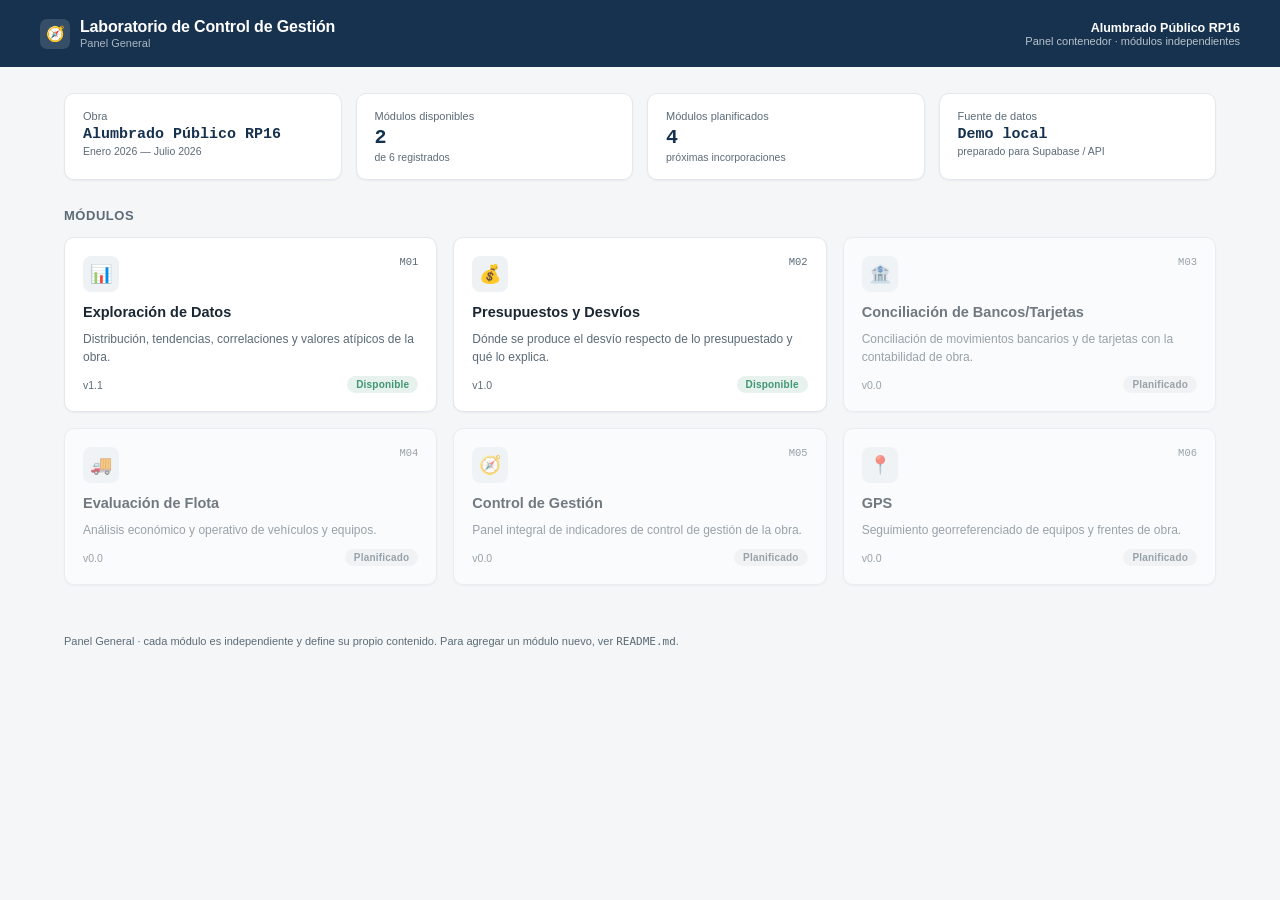
==== commit 9fdd0408: "Add files via upload" ====
--- a/index.html
+++ b/index.html
@@ -3,825 +3,60 @@
 <head>
 <meta charset="UTF-8">
 <meta name="viewport" content="width=device-width, initial-scale=1.0">
-<title>Análisis Exploratorio de Datos — Alumbrado Público RP16</title>
-<link rel="icon" href="data:image/svg+xml,%3Csvg xmlns='http://www.w3.org/2000/svg' viewBox='0 0 100 100'%3E%3Ctext y='.9em' font-size='90'%3E%F0%9F%93%8A%3C/text%3E%3C/svg%3E">
-<style>
-:root{
-  --bg:#F7F8FA;
-  --surface:#FFFFFF;
-  --text:#1A2733;
-  --text-sec:#5C6B77;
-  --border:#E4E8EC;
+<title>Panel General — Control de Gestión</title>
 
-  --neutral:#2C5F7C;   /* color de dato por defecto — no decorativo por panel */
-  --secondary:#8B7FE8; /* segunda serie en comparaciones */
-  --atencion:#E2A33D;
-  --critico:#D6534A;
-  --positivo:#3F9670;
+<!-- Favicon: emoji embebido, no requiere ningún archivo -->
+<link rel="icon" href="data:image/svg+xml,%3Csvg xmlns='http://www.w3.org/2000/svg' viewBox='0 0 100 100'%3E%3Ctext y='.9em' font-size='90'%3E%F0%9F%A7%AD%3C/text%3E%3C/svg%3E">
 
-  --font-ui: -apple-system, BlinkMacSystemFont, "Segoe UI", Roboto, "Helvetica Neue", Arial, sans-serif;
-  --font-mono: "SFMono-Regular", Consolas, "Liberation Mono", Menlo, monospace;
-}
-*{box-sizing:border-box;}
-html,body{margin:0;background:var(--bg);color:var(--text);font-family:var(--font-ui);-webkit-font-smoothing:antialiased;}
-h1,h3{margin:0;color:var(--text);}
-p{margin:0;}
+<!-- Vista previa al compartir en LinkedIn/WhatsApp/etc. — reemplazar TU-DOMINIO por el dominio real una vez desplegado en Vercel -->
+<meta property="og:type" content="website">
+<meta property="og:title" content="Laboratorio de Control de Gestión — Alumbrado Público RP16">
+<meta property="og:description" content="Panel de Control de Gestión de obras: exploración de datos, presupuestos y desvíos, en un solo lugar.">
+<meta property="og:image" content="https://TU-DOMINIO.vercel.app/assets/og-image.png">
+<meta property="og:url" content="https://TU-DOMINIO.vercel.app">
+<meta name="twitter:card" content="summary_large_image">
+<meta name="twitter:title" content="Laboratorio de Control de Gestión">
+<meta name="twitter:description" content="Panel de Control de Gestión de obras — Alumbrado Público RP16">
+<meta name="twitter:image" content="https://TU-DOMINIO.vercel.app/assets/og-image.png">
 
-.page{min-height:100vh;display:flex;flex-direction:column;padding:16px 16px 30px;gap:14px;max-width:1180px;margin:0 auto;}
-
-.top{display:flex;justify-content:space-between;align-items:flex-end;flex-wrap:wrap;gap:8px;}
-.top h1{font-size:20px;font-weight:700;letter-spacing:-0.01em;}
-.top h1 span{color:var(--neutral);}
-.top .sub{color:var(--text-sec);font-size:12px;margin-top:2px;}
-.top .obra{text-align:right;font-size:11px;color:var(--text-sec);}
-.top .obra b{display:block;color:var(--text);font-size:12.5px;font-weight:600;}
-
-/* ---- resumen ejecutivo ---- */
-.summary{display:flex;gap:8px;overflow-x:auto;padding:2px 2px 6px;scroll-snap-type:x proximity;-webkit-overflow-scrolling:touch;}
-.summary::-webkit-scrollbar{display:none;}
-.chip{flex:none;scroll-snap-align:start;display:flex;align-items:center;gap:7px;background:var(--surface);border:1px solid var(--border);border-radius:20px;padding:8px 13px;font-size:11.5px;color:var(--text);white-space:nowrap;box-shadow:0 1px 2px rgba(16,24,32,.04);}
-.chip .dot{width:7px;height:7px;border-radius:50%;flex:none;}
-.chip b{font-weight:600;}
-
-/* ---- grilla de paneles ---- */
-.grid{display:grid;grid-template-columns:1fr 1fr;gap:16px;}
-@media(max-width:680px){ .grid{grid-template-columns:1fr;gap:10px;} }
-
-.card{background:var(--surface);border:1px solid var(--border);border-radius:10px;padding:16px;box-shadow:0 1px 2px rgba(16,24,32,.04), 0 1px 8px rgba(16,24,32,.04);display:flex;flex-direction:column;min-width:0;}
-.chead{display:flex;align-items:center;gap:10px;}
-.badge{flex:none;width:24px;height:24px;border-radius:6px;background:var(--neutral);color:#fff;display:flex;align-items:center;justify-content:center;font-family:var(--font-mono);font-size:11px;font-weight:700;}
-.ctitle{flex:1;min-width:0;}
-.ctitle h3{font-size:14px;font-weight:600;line-height:1.25;}
-.ctitle .ctype{font-size:10.5px;color:var(--text-sec);margin-top:1px;}
-.statusdot{flex:none;width:8px;height:8px;border-radius:50%;margin-left:6px;}
-.statusdot[data-lvl="positivo"]{background:var(--positivo);}
-.statusdot[data-lvl="atencion"]{background:var(--atencion);}
-.statusdot[data-lvl="critico"]{background:var(--critico);}
-
-.chart-wrap{width:100%;margin-top:10px;}
-.chart-wrap svg{width:100%;height:100%;display:block;font-variant-numeric:tabular-nums;}
-
-.caption{font-size:11px;color:var(--text-sec);margin-top:10px;font-variant-numeric:tabular-nums;}
-.caption b{color:var(--text);font-weight:600;}
-
-.obs{margin-top:10px;padding-top:10px;border-top:1px solid var(--border);}
-.obs .otag{font-size:9.5px;font-weight:700;letter-spacing:.04em;color:var(--text-sec);text-transform:uppercase;display:block;margin-bottom:3px;}
-.obs .oline{font-size:12px;line-height:1.5;color:var(--text);}
-.obs details{margin-top:7px;}
-.obs summary{font-size:11px;color:var(--neutral);font-weight:600;cursor:pointer;list-style:none;}
-.obs summary::-webkit-details-marker{display:none;}
-.obs summary::after{content:" \203A";}
-.obs details[open] summary::after{content:" \2304";}
-.obs .rec{font-size:11.5px;line-height:1.5;color:var(--text-sec);margin-top:6px;}
-
-/* ---- mini ranking (panel 05) ---- */
-.miniranks{display:flex;flex-direction:column;gap:6px;margin-top:10px;}
-.mrow{display:flex;align-items:center;gap:8px;font-size:10.5px;color:var(--text-sec);}
-.mrow .mlabel{width:112px;flex:none;color:var(--text);white-space:nowrap;overflow:hidden;text-overflow:ellipsis;}
-.mrow .mbar-bg{flex:1;height:6px;background:var(--border);border-radius:3px;overflow:hidden;}
-.mrow .mbar{height:100%;border-radius:3px;}
-.mrow .mval{width:34px;flex:none;text-align:right;font-family:var(--font-mono);color:var(--text);}
-
-/* ---- v1.1: selectores metodológicos y notas — mismos tokens, sin rediseño ---- */
-.panel-controls{display:flex;gap:6px;margin-top:8px;flex-wrap:wrap;align-items:center;}
-.panel-controls select{font-size:10px;padding:3px 7px;border:1px solid var(--border);border-radius:5px;background:var(--surface);color:var(--text-sec);font-family:var(--font-ui);}
-.panel-controls select:focus{outline:1px solid var(--neutral);}
-.corr-note{font-size:10px;line-height:1.5;color:var(--text-sec);font-style:italic;margin-top:8px;}
-.sample-warn{color:var(--atencion);font-weight:600;}
-</style>
+<link rel="stylesheet" href="assets/css/tokens.css">
+<link rel="stylesheet" href="assets/css/shell.css">
 </head>
 <body>
-<div style="background:#16324F;padding:8px 16px;">
-  <a href="../../index.html" style="color:#fff;opacity:.85;font:12px -apple-system,sans-serif;text-decoration:none;">&larr; Panel General</a>
-</div>
-<div id="app" class="page"></div>
 
-<script>
-/* =========================================================
-   DATA — idéntico al dataset ya validado (sin cambios)
-   ========================================================= */
-const MESES = [
-  {id:'2026-01', label:'Ene 26'}, {id:'2026-02', label:'Feb 26'},
-  {id:'2026-03', label:'Mar 26'}, {id:'2026-04', label:'Abr 26'},
-  {id:'2026-05', label:'May 26'}, {id:'2026-06', label:'Jun 26'},
-  {id:'2026-07', label:'Jul 26'}
-];
+<header class="shell-header">
+  <div class="shell-header-inner">
+    <div class="brand">
+      <div class="mark">🧭</div>
+      <div>
+        <h1 id="brand-title">Laboratorio de Control de Gestión</h1>
+        <div class="brand-sub">Panel General</div>
+      </div>
+    </div>
+    <div class="header-meta">
+      <b>Alumbrado Público RP16</b>
+      Panel contenedor · módulos independientes
+    </div>
+  </div>
+</header>
 
-const RUBROS = [
-  {id:'excavacion', nombre:'Excavación', material:'Excavación de zanja', unidad:'m³'},
-  {id:'hormigon', nombre:'Hormigón', material:'Hormigón H21 (bases)', unidad:'m³'},
-  {id:'canalizaciones', nombre:'Canalizaciones', material:'Caño PVC/PEAD', unidad:'m'},
-  {id:'columnas', nombre:'Columnas', material:'Columnas metálicas', unidad:'u'},
-  {id:'cableado', nombre:'Cableado', material:'Cable subterráneo', unidad:'m'},
-  {id:'tableros', nombre:'Tableros Eléctricos', material:'Tableros de comando', unidad:'u'},
-  {id:'luminarias', nombre:'Luminarias LED', material:'Luminarias LED', unidad:'u'},
-  {id:'manoobra', nombre:'Mano de Obra', material:'Cuadrillas propias', unidad:'HH'},
-  {id:'equipos', nombre:'Equipos', material:'Equipo (grúa/canasto)', unidad:'h'},
-  {id:'senalizacion', nombre:'Señalización y Seguridad', material:'Señalización vial', unidad:'u'}
-];
+<main class="shell-main">
+  <div id="app">
+    <section class="overview" id="overview">
+      <!-- Renderizado por shell.js a partir de config/modules.json -->
+    </section>
 
-const RAW = {
-  excavacion: {presupuesto:[2800,3200,2000,0,0,0,0],
-            costo:      [3220,2880,2360,0,0,0,0],
-            horas:      [142,211,88,0,0,0,0],
-            consumo:    [928.2,1019.2,656.5,0,0,0,0],
-            stock:      [390,176,90,233,376,519,662],
-            certificacion:[3024,2816,2240,0,0,0,0],
-            erogaciones:[2194,3106,2301,1355,0,0,0],
-            avance:     [35,40,25,0,0,0,0]},
-  hormigon: {presupuesto:[2000,3000,3000,2000,0,0,0],
-            costo:      [1800,3540,2550,2400,0,0,0],
-            horas:      [120,120,177,109,0,0,0],
-            consumo:    [94.1,145.4,148.3,93.1,0,0,0],
-            stock:      [99,75,49,43,70,96,122],
-            certificacion:[1760,3360,2760,2200,0,0,0],
-            erogaciones:[1455,2232,3399,2709,1089,0,0],
-            avance:     [20,30,30,20,0,0,0]},
-  canalizaciones: {presupuesto:[0,2800,4900,4200,2100,0,0],
-            costo:      [0,2380,5880,3696,2310,0,0],
-            horas:      [0,149,209,185,128,0,0],
-            consumo:    [0,1194.8,1969.1,1809.6,835.2,0,0],
-            stock:      [1595,1496,1126,811,838,1157,1476],
-            certificacion:[0,2576,5390,3570,1890,0,0],
-            erogaciones:[0,1275,4150,4114,3152,967,0],
-            avance:     [0,20,35,30,15,0,0]},
-  columnas: {presupuesto:[0,0,5200,9100,7800,3900,0],
-            costo:      [0,0,4576,10010,8970,3510,0],
-            horas:      [0,0,177,481,339,187,0],
-            consumo:    [0,0,37.4,60.5,55.1,26.5,0],
-            stock:      [50,60,57,45,36,37,46],
-            certificacion:[0,0,4420,8190,8424,3432,0],
-            erogaciones:[0,0,1790,6850,7715,6548,1699],
-            avance:     [0,0,20,35,30,15,0]},
-  cableado: {presupuesto:[0,0,0,6000,9000,9000,6000],
-            costo:      [0,0,0,6900,8100,10620,5100],
-            horas:      [0,0,0,241,484,274,269],
-            consumo:    [0,0,0,1876.8,8384.9,2787.6,1895.2],
-            stock:      [2530,3036,3542,3391,962,493,335],
-            certificacion:[0,0,0,6480,7920,10080,5520],
-            erogaciones:[0,0,0,2712,7556,8003,8831],
-            avance:     [0,0,0,20,30,30,20]},
-  tableros: {presupuesto:[0,0,0,0,4000,6400,5600],
-            costo:      [0,0,0,0,4720,5440,6720],
-            horas:      [0,0,0,0,159,317,223],
-            consumo:    [0,0,0,0,3.5,5.8,4.8],
-            stock:      [4,5,5,6,6,4,3],
-            certificacion:[0,0,0,0,4480,5888,6160],
-            erogaciones:[0,0,0,0,1814,5625,6491],
-            avance:     [0,0,0,0,25,40,35]},
-  luminarias: {presupuesto:[0,0,0,1700,5100,11900,15300],
-            costo:      [0,0,0,2006,4335,34272,13464],
-            horas:      [0,0,0,47,213,339,390],
-            consumo:    [0,0,0,17.2,52.5,115.4,159.1],
-            stock:      [94,112,131,144,144,122,85],
-            certificacion:[0,0,0,1904,4692,13745,13005],
-            erogaciones:[0,0,0,771,3474,9149,11747],
-            avance:     [0,0,0,5,15,35,45]},
-  manoobra: {presupuesto:[1600,2400,3200,3600,3600,3200,2400],
-            costo:      [1840,2160,3776,3060,4320,2816,2640],
-            horas:      [132,259,230,440,363,245,248],
-            consumo:    [132,259,230,440,363,245,248],
-            stock:      [0,0,0,0,0,0,0],
-            certificacion:[1728,2112,3584,3312,3960,2720,2160],
-            erogaciones:[1253,2015,2497,3808,3892,3062,2764],
-            avance:     [8,12,16,18,18,16,12]},
-  equipos: {presupuesto:[1200,1800,1200,2400,1800,2400,1200],
-            costo:      [900,2430,840,3000,1404,2880,1560],
-            horas:      [36,36,35,66,45,69,28],
-            consumo:    [94.1,145.4,98.9,186.2,149.8,184.3,97.9],
-            stock:      [231,233,251,239,239,227,246],
-            certificacion:[1056,2016,1104,2640,1530,2160,1296],
-            erogaciones:[873,1339,1766,1939,1926,2031,1647],
-            avance:     [10,15,10,20,15,20,10]},
-  senalizacion: {presupuesto:[480,600,600,720,900,1200,1500],
-            costo:      [566,510,720,634,990,1380,1350],
-            horas:      [19,35,29,35,61,55,90],
-            consumo:    [4.8,6.2,5.8,7.5,8.6,12.2,14.7],
-            stock:      [15,16,17,18,18,17,15],
-            certificacion:[538,552,660,612,810,1296,1320],
-            erogaciones:[378,599,649,575,785,957,1385],
-            avance:     [8,10,10,12,15,20,25]}
-};
+    <div class="section-title">Módulos</div>
+    <section class="module-grid" id="module-grid">
+      <!-- Renderizado por shell.js -->
+    </section>
+  </div>
+</main>
 
-const RECORDS = [];
-RUBROS.forEach(r=>{
-  MESES.forEach((m,i)=>{
-    RECORDS.push({
-      obra:'Alumbrado Público RP16', fecha:m.id, mesLabel:m.label, mesIdx:i,
-      rubro:r.id, rubroNombre:r.nombre, material:r.material, unidad:r.unidad,
-      presupuesto:RAW[r.id].presupuesto[i], costo:RAW[r.id].costo[i],
-      horas:RAW[r.id].horas[i], consumo:RAW[r.id].consumo[i], stock:RAW[r.id].stock[i],
-      certificacion:RAW[r.id].certificacion[i], erogaciones:RAW[r.id].erogaciones[i],
-      avance:RAW[r.id].avance[i]
-    });
-  });
-});
+<footer class="shell-footer">
+  Panel General · cada módulo es independiente y define su propio contenido. Para agregar un módulo nuevo, ver <code>README.md</code>.
+</footer>
 
-const VARIABLES = [
-  {id:'costo', label:'Costo', unidad:'miles $', color:'var(--neutral)'},
-  {id:'presupuesto', label:'Presupuesto Ejecutado', unidad:'miles $', color:'#3E6E8E'},
-  {id:'avance', label:'Avance Físico', unidad:'%', color:'var(--secondary)'},
-  {id:'certificacion', label:'Certificación', unidad:'miles $', color:'var(--positivo)'},
-  {id:'horas', label:'Horas Hombre', unidad:'HH', color:'var(--neutral)'},
-  {id:'consumo', label:'Consumo de Materiales', unidad:'según rubro', color:'var(--secondary)'},
-  {id:'erogaciones', label:'Erogaciones', unidad:'miles $', color:'var(--text-sec)'},
-  {id:'stock', label:'Stock Disponible', unidad:'según rubro', color:'var(--text-sec)'},
-  {id:'precioUnitario', label:'Precio Unitario', unidad:'miles $ / unidad', color:'var(--atencion)'},
-  {id:'desvio', label:'Desvío %', unidad:'% vs. presupuesto', color:'var(--critico)'}
-];
-function varDef(id){ return VARIABLES.find(v=>v.id===id); }
-function getValue(rec, varId){
-  if(varId==='precioUnitario') return rec.consumo>0 ? rec.costo/rec.consumo : null;
-  if(varId==='desvio') return rec.presupuesto>0 ? (rec.costo-rec.presupuesto)/rec.presupuesto*100 : null;
-  return rec[varId];
-}
-function activeVal(v, varId){ return varId==='desvio' ? (v!==null && !isNaN(v)) : (v!==null && v>0); }
-
-/* =========================================================
-   ANALYTICS
-   ========================================================= */
-const A = {
-  mean(arr){ if(!arr.length) return 0; return arr.reduce((a,b)=>a+b,0)/arr.length; },
-  median(arr){ if(!arr.length) return 0; const s=[...arr].sort((a,b)=>a-b); const m=Math.floor(s.length/2);
-    return s.length%2 ? s[m] : (s[m-1]+s[m])/2; },
-  std(arr){ if(arr.length<2) return 0; const m=A.mean(arr); const v=arr.reduce((a,b)=>a+(b-m)**2,0)/(arr.length-1);
-    return Math.sqrt(v); },
-  quartiles(arr){
-    const s=[...arr].sort((a,b)=>a-b); const n=s.length; if(!n) return {q1:0,q2:0,q3:0,iqr:0,min:0,max:0,low:0,high:0};
-    const q=(p)=>{ const idx=(n-1)*p; const lo=Math.floor(idx), hi=Math.ceil(idx); if(lo===hi) return s[lo];
-      return s[lo]+(s[hi]-s[lo])*(idx-lo); };
-    const q1=q(0.25), q2=q(0.5), q3=q(0.75), iqr=q3-q1;
-    return {q1,q2,q3,iqr,min:s[0],max:s[n-1],low:q1-1.5*iqr, high:q3+1.5*iqr};
-  },
-  outliers(arr){
-    const {low,high,iqr} = A.quartiles(arr);
-    return arr.map((v,i)=>({i, v, flag: v<low||v>high, extreme: iqr>0 && (v < low-1.5*iqr || v > high+1.5*iqr)}));
-  },
-  pearson(x,y){
-    const n=x.length; if(n<3) return 0;
-    const mx=A.mean(x), my=A.mean(y);
-    let num=0,dx=0,dy=0;
-    for(let i=0;i<n;i++){ num+=(x[i]-mx)*(y[i]-my); dx+=(x[i]-mx)**2; dy+=(y[i]-my)**2; }
-    if(dx===0||dy===0) return 0;
-    return num/Math.sqrt(dx*dy);
-  },
-  regression(x,y){
-    const n=x.length; const mx=A.mean(x), my=A.mean(y);
-    let num=0, den=0;
-    for(let i=0;i<n;i++){ num+=(x[i]-mx)*(y[i]-my); den+=(x[i]-mx)**2; }
-    const slope = den===0?0:num/den;
-    const intercept = my - slope*mx;
-    return {slope, intercept, r:A.pearson(x,y)};
-  },
-  corrStrengthLabel(r){
-    const a=Math.abs(r);
-    if(a<0.3) return 'relación lineal débil';
-    if(a<0.6) return 'relación lineal moderada';
-    return 'relación lineal fuerte';
-  }
-};
-
-/* =========================================================
-   FORMATO
-   ========================================================= */
-function fmt(n){ if(n===null||n===undefined||isNaN(n)) return '—';
-  return new Intl.NumberFormat('es-AR',{maximumFractionDigits: Math.abs(n)<10? 1:0}).format(n); }
-function fmtCompact(n){
-  if(n===null||n===undefined||isNaN(n)) return '—';
-  const sign=n<0?'-':''; const abs=Math.abs(n);
-  if(abs>=1000) return sign+(abs/1000).toFixed(1).replace('.',',').replace(',0','')+'k';
-  return fmt(n);
-}
-
-/* =========================================================
-   CHARTS — proporciones panorámicas (poco alto, mucho ancho),
-   ejes mínimos, y una sola función por tipo de gráfico.
-   ========================================================= */
-const CH = {
-  histogram(values, colorVar){
-    const W=640,H=190,M={t:10,r:12,b:26,l:8};
-    const bins=6;
-    const min=Math.min(...values), max=Math.max(...values);
-    const bw=(max-min)/bins || 1;
-    const counts=new Array(bins).fill(0);
-    values.forEach(v=>{ let idx=Math.floor((v-min)/bw); if(idx>=bins) idx=bins-1; if(idx<0) idx=0; counts[idx]++; });
-    const maxC=Math.max(...counts,1);
-    const innerW=W-M.l-M.r, innerH=H-M.t-M.b;
-    const slot=innerW/bins;
-    const barW=slot-8;
-    const yFor=c=> M.t+innerH-(c/maxC)*innerH;
-    const median=A.median(values);
-    const medianX = M.l + ((median-min)/((max-min)||1))*innerW;
-    let bars='', labels='';
-    counts.forEach((c,i)=>{
-      const x=M.l+i*slot+4;
-      const y=yFor(c);
-      bars+=`<rect x="${x}" y="${y}" width="${barW}" height="${(M.t+innerH)-y}" fill="${colorVar}" opacity="0.85" rx="2"/>`;
-      labels+=`<text x="${x+barW/2}" y="${M.t+innerH+15}" font-size="9.5" text-anchor="middle" fill="var(--text-sec)">${fmtCompact(min+i*bw)}</text>`;
-    });
-    let pts=counts.map((c,i)=> `${M.l+i*slot+4+barW/2},${yFor(c)}`).join(' ');
-    return `<svg viewBox="0 0 ${W} ${H}" class="chart-svg" preserveAspectRatio="xMidYMid meet">
-      <line x1="${M.l}" y1="${M.t+innerH}" x2="${W-M.r}" y2="${M.t+innerH}" stroke="var(--border)"/>
-      ${bars}
-      <polyline points="${pts}" fill="none" stroke="var(--text)" stroke-width="1.6" opacity="0.55"/>
-      <line x1="${medianX}" y1="${M.t}" x2="${medianX}" y2="${M.t+innerH}" stroke="var(--secondary)" stroke-width="1.4" stroke-dasharray="3,3"/>
-      ${labels}
-    </svg>`;
-  },
-
-  lineChart(seriesArr, categories, pct, opts){
-    opts = opts || {};
-    const W=680,H=200,M={t:14,r:12,b:22,l:30};
-    const innerW=W-M.l-M.r, innerH=H-M.t-M.b;
-    let allVals=[];
-    seriesArr.forEach(s=> allVals=allVals.concat(s.values.filter(v=>v!==null&&!isNaN(v))));
-    let min= pct?0:Math.min(0,...allVals), max = pct?100:Math.max(...allVals,1);
-    if(max===min) max=min+1;
-    const n=categories.length;
-    const xFor=i=> M.l + (n<=1?0:(i/(n-1))*innerW);
-    const yFor=v=> M.t + innerH - ((v-min)/(max-min))*innerH;
-    let grid='', ticks=2;
-    for(let t=0;t<=ticks;t++){
-      const v=min+(max-min)*t/ticks;
-      const y=yFor(v);
-      grid+=`<line x1="${M.l}" y1="${y}" x2="${W-M.r}" y2="${y}" stroke="var(--border)" stroke-dasharray="2,3"/>
-             <text x="${M.l-6}" y="${y+3}" font-size="9" text-anchor="end" fill="var(--text-sec)">${fmtCompact(v)}${pct?'%':''}</text>`;
-    }
-    let xlabels=categories.map((c,i)=>`<text x="${xFor(i)}" y="${M.t+innerH+16}" font-size="9" text-anchor="middle" fill="var(--text-sec)">${c.replace(' 26','')}</text>`).join('');
-    let band='';
-    if(opts.band){
-      const top=seriesArr[opts.band[0]].values, bot=seriesArr[opts.band[1]].values;
-      let path='M '+top.map((v,i)=>`${xFor(i)},${yFor(v)}`).join(' L ');
-      path+=' L '+bot.slice().reverse().map((v,i)=>`${xFor(bot.length-1-i)},${yFor(v)}`).join(' L ')+' Z';
-      band=`<path d="${path}" fill="var(--atencion)" opacity="0.12"/>`;
-    }
-    let lines='';
-    seriesArr.forEach(s=>{
-      const pts = s.values.map((v,i)=> (v===null||isNaN(v))? null : `${xFor(i)},${yFor(v)}`).filter(Boolean).join(' ');
-      lines+=`<polyline points="${pts}" fill="none" stroke="${s.color}" stroke-width="2"/>`;
-      s.values.forEach((v,i)=>{ if(v!==null && !isNaN(v)) lines+=`<circle cx="${xFor(i)}" cy="${yFor(v)}" r="2.4" fill="${s.color}"/>`; });
-    });
-    return `<svg viewBox="0 0 ${W} ${H}" class="chart-svg" preserveAspectRatio="xMidYMid meet">${grid}${band}${lines}${xlabels}</svg>`;
-  },
-
-  flaggedLine(values, categories, color){
-    const flags = A.outliers(values);
-    const W=680,H=190,M={t:16,r:14,b:22,l:30};
-    const innerW=W-M.l-M.r, innerH=H-M.t-M.b;
-    const min=Math.min(0,...values), max=Math.max(...values,1);
-    const n=categories.length;
-    const xFor=i=> M.l + (n<=1?0:(i/(n-1))*innerW);
-    const yFor=v=> M.t + innerH - ((v-min)/((max-min)||1))*innerH;
-    let grid='';
-    for(let t=0;t<=2;t++){ const v=min+(max-min)*t/2; const y=yFor(v);
-      grid+=`<line x1="${M.l}" y1="${y}" x2="${W-M.r}" y2="${y}" stroke="var(--border)" stroke-dasharray="2,3"/>
-             <text x="${M.l-6}" y="${y+3}" font-size="9" text-anchor="end" fill="var(--text-sec)">${fmtCompact(v)}</text>`; }
-    let xlabels=categories.map((c,i)=>`<text x="${xFor(i)}" y="${M.t+innerH+16}" font-size="9" text-anchor="middle" fill="var(--text-sec)">${c.replace(' 26','')}</text>`).join('');
-    const pts=values.map((v,i)=>`${xFor(i)},${yFor(v)}`).join(' ');
-    let dots='', ann='';
-    values.forEach((v,i)=>{
-      const f=flags[i];
-      const c = f.flag ? (f.extreme?'var(--critico)':'var(--atencion)') : color;
-      const r = f.flag ? 5 : 2.4;
-      dots+=`<circle cx="${xFor(i)}" cy="${yFor(v)}" r="${r}" fill="${c}"/>`;
-      if(f.flag){ ann+=`<text x="${xFor(i)}" y="${yFor(v)-10}" font-size="9.5" font-weight="700" text-anchor="middle" fill="${c}">${fmtCompact(v)}</text>`; }
-    });
-    return `<svg viewBox="0 0 ${W} ${H}" class="chart-svg" preserveAspectRatio="xMidYMid meet">
-      ${grid}<polyline points="${pts}" fill="none" stroke="${color}" stroke-width="1.8"/>${dots}${ann}${xlabels}
-    </svg>`;
-  },
-
-  scatter(x,y,xLabel,yLabel,color,opts){
-    opts = opts || {};
-    const W=640,H=230,M={t:10,r:12,b:26,l:34};
-    const innerW=W-M.l-M.r, innerH=H-M.t-M.b;
-    const xmin=Math.min(...x), xmax=Math.max(...x);
-    const ymin=Math.min(...y), ymax=Math.max(...y);
-    const xr = xmax-xmin || 1, yr = ymax-ymin || 1;
-    const xFor=v=> M.l + ((v-xmin)/xr)*innerW;
-    const yFor=v=> M.t + innerH - ((v-ymin)/yr)*innerH;
-    let pts=''; for(let i=0;i<x.length;i++){
-      const isHi = opts.highlightIdx===i;
-      pts+=`<circle cx="${xFor(x[i])}" cy="${yFor(y[i])}" r="${isHi?6:3.6}" fill="${isHi?'var(--atencion)':color}" opacity="${isHi?0.95:0.7}"/>`;
-    }
-    if(opts.highlightIdx!==undefined && opts.highlightLabel){
-      pts+=`<text x="${xFor(x[opts.highlightIdx])+8}" y="${yFor(y[opts.highlightIdx])-8}" font-size="10" font-weight="700" fill="var(--atencion)">${opts.highlightLabel}</text>`;
-    }
-    const reg = A.regression(x,y);
-    const x1=xmin, x2=xmax;
-    const y1=reg.intercept+reg.slope*x1, y2=reg.intercept+reg.slope*x2;
-    const trendLine = `<line x1="${xFor(x1)}" y1="${yFor(y1)}" x2="${xFor(x2)}" y2="${yFor(y2)}" stroke="var(--text-sec)" stroke-width="1.4" stroke-dasharray="4,3"/>`;
-    return `<svg viewBox="0 0 ${W} ${H}" class="chart-svg" preserveAspectRatio="xMidYMid meet">
-      <line x1="${M.l}" y1="${M.t+innerH}" x2="${W-M.r}" y2="${M.t+innerH}" stroke="var(--border)"/>
-      <line x1="${M.l}" y1="${M.t}" x2="${M.l}" y2="${M.t+innerH}" stroke="var(--border)"/>
-      <text x="${M.l+innerW/2}" y="${H-4}" font-size="9.5" text-anchor="middle" fill="var(--text-sec)">${xLabel}</text>
-      <text x="10" y="${M.t+innerH/2}" font-size="9.5" text-anchor="middle" fill="var(--text-sec)" transform="rotate(-90 10 ${M.t+innerH/2})">${yLabel}</text>
-      ${pts}${trendLine}
-    </svg>`;
-  },
-
-  corrMatrix(vars, matrix){
-    // sólo triángulo superior (incluye diagonal): evita repetir la mitad de la información
-    const cell=44, pad={t:56,l:92};
-    const W=pad.l+cell*vars.length+8, H=pad.t+cell*vars.length+8;
-    let cells='', colLabels='', rowLabels='';
-    vars.forEach((v,ci)=>{
-      colLabels+=`<text x="${pad.l+ci*cell+cell/2}" y="${pad.t-8}" font-size="9.5" text-anchor="start" fill="var(--text-sec)" transform="rotate(-38 ${pad.l+ci*cell+cell/2} ${pad.t-8})">${v.label}</text>`;
-      rowLabels+=`<text x="${pad.l-8}" y="${pad.t+ci*cell+cell/2+4}" font-size="9.5" text-anchor="end" fill="var(--text-sec)">${v.label}</text>`;
-    });
-    vars.forEach((rv,ri)=>{
-      vars.forEach((cv,ci)=>{
-        if(ci<ri) return; // omite el triángulo inferior (redundante)
-        const r = matrix[ri][ci];
-        const isPos = r>=0;
-        const inten = Math.min(Math.abs(r),1);
-        const base = isPos ? '44,95,124' : '214,83,74';
-        const bg = `rgba(${base},${(0.08+inten*0.72).toFixed(2)})`;
-        const txtColor = inten>0.5 ? '#fff' : 'var(--text)';
-        cells+=`<g>
-          <rect x="${pad.l+ci*cell}" y="${pad.t+ri*cell}" width="${cell-2}" height="${cell-2}" fill="${bg}" rx="2"/>
-          <text x="${pad.l+ci*cell+cell/2}" y="${pad.t+ri*cell+cell/2+4}" font-size="10" text-anchor="middle" fill="${txtColor}" font-family="var(--font-mono)">${r.toFixed(2)}</text>
-        </g>`;
-      });
-    });
-    return `<svg viewBox="0 0 ${W} ${H}" class="chart-svg" preserveAspectRatio="xMidYMid meet" style="min-width:${W}px">${colLabels}${rowLabels}${cells}</svg>`;
-  },
-
-  boxplot(groups, color){
-    const W=680,H=210,M={t:12,r:12,b:32,l:34};
-    const innerW=W-M.l-M.r, innerH=H-M.t-M.b;
-    let allVals=[]; groups.forEach(g=>allVals=allVals.concat(g.values));
-    const min=Math.min(...allVals), max=Math.max(...allVals);
-    const pad=(max-min)*0.08 || 1;
-    const dmin= min>=0 ? Math.max(0,min-pad) : min-pad, dmax=max+pad;
-    const yFor=v=> M.t + innerH - ((v-dmin)/(dmax-dmin))*innerH;
-    const slot=innerW/groups.length;
-    let content='', labels='';
-    groups.forEach((g,i)=>{
-      const q=A.quartiles(g.values);
-      const cx=M.l+slot*i+slot/2;
-      const boxW=Math.min(slot*0.44,44);
-      const withinMax = Math.max(...g.values.filter(v=>v<=q.high));
-      const withinMin = Math.min(...g.values.filter(v=>v>=q.low));
-      content+=`<line x1="${cx}" y1="${yFor(withinMax)}" x2="${cx}" y2="${yFor(q.q3)}" stroke="var(--text-sec)"/>
-        <line x1="${cx}" y1="${yFor(withinMin)}" x2="${cx}" y2="${yFor(q.q1)}" stroke="var(--text-sec)"/>
-        <rect x="${cx-boxW/2}" y="${yFor(q.q3)}" width="${boxW}" height="${Math.max(yFor(q.q1)-yFor(q.q3),1)}" fill="${color}" opacity="0.22" stroke="${color}"/>
-        <line x1="${cx-boxW/2}" y1="${yFor(q.q2)}" x2="${cx+boxW/2}" y2="${yFor(q.q2)}" stroke="${color}" stroke-width="2"/>`;
-      g.values.forEach(v=>{
-        if(v<q.low||v>q.high){
-          const extreme = v < q.low-1.5*q.iqr || v > q.high+1.5*q.iqr;
-          content+=`<circle cx="${cx}" cy="${yFor(v)}" r="3.2" fill="${extreme?'var(--critico)':'var(--atencion)'}"/>`;
-        }
-      });
-      labels+=`<text x="${cx}" y="${M.t+innerH+18}" font-size="9" text-anchor="middle" fill="var(--text-sec)">${g.label}</text>`;
-    });
-    let grid=''; for(let t=0;t<=2;t++){ const v=dmin+(dmax-dmin)*t/2; const y=yFor(v);
-      grid+=`<line x1="${M.l}" y1="${y}" x2="${W-M.r}" y2="${y}" stroke="var(--border)" stroke-dasharray="2,3"/><text x="${M.l-6}" y="${y+3}" font-size="9" text-anchor="end" fill="var(--text-sec)">${fmtCompact(v)}</text>`; }
-    return `<svg viewBox="0 0 ${W} ${H}" class="chart-svg" preserveAspectRatio="xMidYMid meet">${grid}${content}${labels}</svg>`;
-  }
-};
-
-/* =========================================================
-   AGREGACIÓN mensual
-   ========================================================= */
-function aggregateMonthly(varId){
-  if(varId==='avance'){
-    const weights={};
-    RUBROS.forEach(r=>{ weights[r.id]=RAW[r.id].presupuesto.reduce((a,b)=>a+b,0); });
-    const cumByRubroLoc={};
-    Object.keys(weights).forEach(rid=>{ let acc=0; cumByRubroLoc[rid]=RAW[rid].avance.map(v=>acc+=v); });
-    return MESES.map((m,idx)=>{
-      let num=0, den=0;
-      Object.keys(weights).forEach(rid=>{ num+=weights[rid]*cumByRubroLoc[rid][idx]; den+=weights[rid]; });
-      return den? num/den : 0;
-    });
-  }
-  return MESES.map((m,idx)=>{
-    let sum=0;
-    RUBROS.forEach(r=>{ sum+=RAW[r.id][varId][idx]; });
-    return sum;
-  });
-}
-function cumulative(arr){ let acc=0; return arr.map(v=>acc+=v); }
-
-/* =========================================================
-   v1.1 — helpers metodológicos
-   ========================================================= */
-// avance ponderado del mes (NO acumulado) a nivel obra — usado en panel 02 "Mensual"
-function weightedAvanceMonthly(){
-  const weights={}; RUBROS.forEach(r=>{ weights[r.id]=RAW[r.id].presupuesto.reduce((a,b)=>a+b,0); });
-  return MESES.map((m,idx)=>{
-    let num=0, den=0;
-    RUBROS.forEach(r=>{ num+=weights[r.id]*RAW[r.id].avance[idx]; den+=weights[r.id]; });
-    return den? num/den : 0;
-  });
-}
-// serie acumulada (suma corrida) de un campo, por rubro — usado en panel 02/03 modo "Acumulado"
-function cumByRubro(field){
-  const out={};
-  RUBROS.forEach(r=>{ let acc=0; out[r.id]=RAW[r.id][field].map(v=>acc+=v); });
-  return out;
-}
-// variaciones mensuales (mes vs. mes anterior) por rubro, sólo entre meses con actividad activa
-// en ambos extremos — evita variaciones artificiales por arranque/cierre del rubro
-function monthlyDeltas(vars){
-  const out={}; vars.forEach(v=>out[v]=[]);
-  RUBROS.forEach(r=>{
-    for(let i=1;i<7;i++){
-      if(RAW[r.id].costo[i]>0 && RAW[r.id].costo[i-1]>0){
-        vars.forEach(v=> out[v].push(RAW[r.id][v][i]-RAW[r.id][v][i-1]));
-      }
-    }
-  });
-  return out;
-}
-const SAMPLE_MIN = 10;
-function sampleWarn(n){ return n<SAMPLE_MIN ? ` <span class="sample-warn">· Interpretación limitada por tamaño de muestra (n=${n}).</span>` : ''; }
-
-/* =========================================================
-   STATE — controles metodológicos (v1.1). No afecta diseño.
-   ========================================================= */
-const STATE = { corrMethod:'delta', p2Metric:'acum', p3Tipo:'var', p6Var:'costo' };
-
-
-/* =========================================================
-   PANELES
-   ========================================================= */
-function buildPanel1(){
-  const vals = RECORDS.map(r=>getValue(r,'costo')).filter(v=>activeVal(v,'costo'));
-  const mean=A.mean(vals), median=A.median(vals), std=A.std(vals);
-  const asim = mean>median*1.3;
-  return {
-    badge:'01', title:'Distribución de Costo', type:'Histograma · mediana marcada',
-    status: asim?'atencion':'positivo',
-    chart: CH.histogram(vals,'var(--neutral)'),
-    caption:`Media <b>${fmt(mean)}</b> · Mediana <b>${fmt(median)}</b> · Desvío <b>${fmt(std)}</b> miles $`,
-    obs:`Distribución con cola larga a la derecha: la mayoría de los registros mensuales están por debajo de ${fmt(median*1.5)} miles $.`,
-    rec:`Unos pocos meses de Luminarias LED empujan la media muy por encima de la mediana — revisarlos en el panel 04 antes de usarlos como referencia de presupuesto.`
-  };
-}
-
-function buildPanel2(){
-  const metric = STATE.p2Metric; // 'acum' | 'mensual'
-  let seriesArr, capt, obs;
-  if(metric==='acum'){
-    const vars=['costo','avance'];
-    seriesArr = vars.map(vId=>{
-      const vd=varDef(vId);
-      let monthly = aggregateMonthly(vId);
-      let vals = vId==='avance' ? monthly : cumulative(monthly);
-      const last = vals[vals.length-1]||1;
-      vals = vals.map(v=> last? v/last*100:0);
-      return {name:vd.label,color: vId==='costo'?'var(--neutral)':'var(--secondary)',values:vals};
-    });
-  } else {
-    const costoMonthly = aggregateMonthly('costo');
-    const totalCosto = costoMonthly.reduce((a,b)=>a+b,0)||1;
-    const costoPctMensual = costoMonthly.map(v=>v/totalCosto*100);
-    const avanceMensual = weightedAvanceMonthly();
-    seriesArr = [
-      {name:'Costo', color:'var(--neutral)', values:costoPctMensual},
-      {name:'Avance', color:'var(--secondary)', values:avanceMensual}
-    ];
-  }
-  const costoPct = seriesArr[0].values, avancePct = seriesArr[1].values;
-  const brecha = Math.max(...costoPct.map((c,i)=>c-avancePct[i]));
-  capt = metric==='acum'
-    ? `<span style="color:var(--neutral)">■</span> Costo &nbsp; <span style="color:var(--secondary)">■</span> Avance &nbsp;·&nbsp; brecha máx. <b>${fmt(brecha)} p.p.</b>`
-    : `<span style="color:var(--neutral)">■</span> Costo del mes &nbsp; <span style="color:var(--secondary)">■</span> Avance del mes &nbsp;·&nbsp; mayor diferencia <b>${fmt(brecha)} p.p.</b>`;
-  obs = metric==='acum'
-    ? (brecha>8
-        ? `El costo acumulado avanza por encima del avance físico, con una brecha máxima de ${fmt(brecha)} puntos porcentuales.`
-        : `El costo acumulado y el avance físico se mueven de forma pareja (brecha máxima ${fmt(brecha)} p.p.).`)
-    : `Compara qué % del costo total y del avance total se ejecutó cada mes — permite ver en qué meses el costo creció más rápido que el avance, sin el efecto acumulativo del gráfico anterior.`;
-  return {
-    badge:'02', title:'Costo vs. Avance Físico', type: metric==='acum' ? 'Evolución acumulada (% del total)' : 'Lectura mensual (% del total, sin acumular)',
-    status: (metric==='acum' && brecha>8)?'atencion':'positivo',
-    controls: `<select data-p2>
-        <option value="acum" ${metric==='acum'?'selected':''}>Métrica: Acumulado</option>
-        <option value="mensual" ${metric==='mensual'?'selected':''}>Métrica: Mensual</option>
-      </select>`,
-    chart: CH.lineChart(seriesArr, MESES.map(m=>m.label), metric==='acum', metric==='acum'?{band:[0,1]}:{}),
-    caption: capt,
-    obs,
-    rec:`Si la brecha crece, revisar productividad y precios en los rubros con mayor peso presupuestario (panel 06).`
-  };
-}
-
-function buildPanel3(){
-  const tipo = STATE.p3Tipo; // 'var' (default) | 'acum'
-  let pairs;
-  if(tipo==='var'){
-    pairs = RECORDS.map(r=>({x:getValue(r,'avance'),y:getValue(r,'costo'),rubro:r.rubroNombre})).filter(p=>!(p.x===0&&p.y===0));
-  } else {
-    const cumAv=cumByRubro('avance'), cumCo=cumByRubro('costo');
-    pairs=[];
-    RUBROS.forEach(r=>{
-      RAW[r.id].avance.forEach((_,i)=>{
-        if(RAW[r.id].avance[i]>0 || RAW[r.id].costo[i]>0){
-          pairs.push({x:cumAv[r.id][i], y:cumCo[r.id][i], rubro:r.nombre});
-        }
-      });
-    });
-  }
-  const n = pairs.length;
-  const x=pairs.map(p=>p.x), y=pairs.map(p=>p.y);
-  const reg = A.regression(x,y);
-  let hiIdx=0, hiRes=-Infinity;
-  pairs.forEach((p,i)=>{ const pred=reg.intercept+reg.slope*p.x; const res=Math.abs(p.y-pred); if(res>hiRes){hiRes=res;hiIdx=i;} });
-  const q = A.quartiles(y.map((v,i)=>Math.abs(v-(reg.intercept+reg.slope*x[i]))));
-  const isNotable = hiRes > q.high;
-  const yLabel = tipo==='var' ? 'Costo (miles $)' : 'Costo acumulado (miles $)';
-  const xLabel = tipo==='var' ? 'Avance físico del mes (%)' : 'Avance físico acumulado (%)';
-  return {
-    badge:'03', title:'Avance Físico vs. Costo', type: tipo==='var' ? 'Dispersión — variación mensual' : 'Dispersión — valores acumulados',
-    status: isNotable?'atencion':'positivo',
-    controls: `<select data-p3>
-        <option value="var" ${tipo==='var'?'selected':''}>Tipo de dato: Variación mensual</option>
-        <option value="acum" ${tipo==='acum'?'selected':''}>Tipo de dato: Acumulado</option>
-      </select>`,
-    chart: CH.scatter(x,y,xLabel,yLabel,'var(--neutral)', isNotable?{highlightIdx:hiIdx,highlightLabel:pairs[hiIdx].rubro}:{}),
-    caption:`r = <b>${reg.r.toFixed(2)}</b> — ${A.corrStrengthLabel(reg.r)} &nbsp;·&nbsp; n=${n}${sampleWarn(n)}`,
-    obs: tipo==='var'
-      ? `Se observa una relación ${reg.r>=0?'positiva':'negativa'} ${A.corrStrengthLabel(reg.r).replace('relación lineal ','')} entre las variaciones mensuales de avance y costo; no implica causalidad.`
-      : `Con valores acumulados la relación es ${A.corrStrengthLabel(reg.r)} (r=${reg.r.toFixed(2)}) — este modo tiende a mostrar coeficientes más altos porque ambas series crecen con el tiempo dentro de cada rubro.`,
-    rec: isNotable ? `El punto marcado (${pairs[hiIdx].rubro}) se aleja claramente de la tendencia — vale la pena confirmar si responde a un ajuste de precio puntual.` : `No hay puntos que se aparten de forma notable de la tendencia general.`
-  };
-}
-
-function buildPanel4(){
-  const rubroId='cableado', varId='consumo';
-  const recs = RECORDS.filter(r=>r.rubro===rubroId);
-  const withData = recs.map(r=>({v:getValue(r,varId),label:r.mesLabel})).filter(d=>d.v>0);
-  const vals = withData.map(d=>d.v);
-  const flags = A.outliers(vals);
-  const flagIdx = flags.findIndex(f=>f.flag);
-  const isExtreme = flagIdx>=0 && flags[flagIdx].extreme;
-  const capt = flagIdx>=0
-    ? `<b>${withData[flagIdx].label}</b>: ${fmt(vals[flagIdx])} m — valor atípico según IQR`
-    : 'Sin valores atípicos en el período';
-  return {
-    badge:'04', title:'Consumo de Cable', type:'Serie mensual — detección por IQR',
-    status: flagIdx<0 ? 'positivo' : (isExtreme?'critico':'atencion'),
-    chart: CH.flaggedLine(vals, withData.map(d=>d.label), 'var(--neutral)'),
-    caption: capt,
-    obs: flagIdx>=0
-      ? `${withData[flagIdx].label} — Consumo de cable: ${fmt(vals[flagIdx])} m — valor atípico según IQR, muy por encima de los meses vecinos.`
-      : `El consumo se mantiene dentro del rango esperado durante todo el período.`,
-    rec: flagIdx>=0
-      ? `Puede deberse a recableado, refuerzo de frente, cambio de trazado u otro comportamiento operativo. Requiere validación — un valor atípico no confirma un error.`
-      : `No se requiere seguimiento adicional para esta combinación de rubro y variable.`
-  };
-}
-
-function buildPanel5(){
-  const coreVars=['avance','costo','horas','consumo','erogaciones','certificacion'];
-  const shortLabels=['Avance','Costo','Horas','Consumo','Erogac.','Certif.'];
-  const vdFull = coreVars.map(id=>varDef(id));
-  const vd = coreVars.map((id,i)=>({label:shortLabels[i]}));
-  const method = STATE.corrMethod; // 'delta' (default) | 'level'
-  let series, n;
-  if(method==='delta'){
-    const deltas = monthlyDeltas(coreVars);
-    series = coreVars.map(id=>deltas[id]);
-    n = series[0].length;
-  } else {
-    const activeRecs = RECORDS.filter(r=>r.costo>0);
-    series = coreVars.map(id=> activeRecs.map(r=>getValue(r,id)||0));
-    n = activeRecs.length;
-  }
-  const matrix = coreVars.map((_,i)=> coreVars.map((_,j)=> i===j?1:A.pearson(series[i],series[j])));
-  const allPairs=[];
-  for(let i=0;i<coreVars.length;i++) for(let j=i+1;j<coreVars.length;j++) allPairs.push({i,j,r:matrix[i][j]});
-  allPairs.sort((a,b)=>Math.abs(b.r)-Math.abs(a.r));
-  const top3 = allPairs.slice(0,3);
-  const maxAbs = Math.max(...top3.map(p=>Math.abs(p.r)));
-  const ranksHtml = top3.map(p=>{
-    const c = p.r>=0 ? 'var(--neutral)' : 'var(--critico)';
-    const w = (Math.abs(p.r)/maxAbs*100).toFixed(0);
-    return `<div class="mrow"><span class="mlabel">${vdFull[p.i].label} ↔ ${vdFull[p.j].label}</span>
-      <span class="mbar-bg"><span class="mbar" style="width:${w}%;background:${c}"></span></span>
-      <span class="mval">${p.r.toFixed(2)}</span></div>`;
-  }).join('');
-  return {
-    badge:'05', title:'Matriz de Correlación', type: method==='delta' ? 'Variaciones mensuales · triángulo superior' : 'Valores del período · triángulo superior',
-    status:'positivo',
-    controls: `<select data-corr>
-        <option value="delta" ${method==='delta'?'selected':''}>Método: Variaciones mensuales</option>
-        <option value="level" ${method==='level'?'selected':''}>Método: Valores del período</option>
-      </select>`,
-    chart: CH.corrMatrix(vd, matrix),
-    extraHtml: `<div class="miniranks">${ranksHtml}</div>`,
-    caption:`n=${n}${sampleWarn(n)} &nbsp;·&nbsp; Más fuerte: <b>${vdFull[top3[0].i].label}</b> ↔ <b>${vdFull[top3[0].j].label}</b> (r=${top3[0].r.toFixed(2)})`,
-    obs:`${vdFull[top3[0].i].label} y ${vdFull[top3[0].j].label} son las variables que más se mueven juntas del período (r=${top3[0].r.toFixed(2)}).`,
-    rec:`Una correlación elevada indica asociación lineal, no necesariamente una relación causal. Usarla para priorizar qué relación explorar primero en el panel 03, no como conclusión.`,
-    note:`Las correlaciones sobre valores acumulados pueden estar influenciadas por la tendencia temporal. Las variaciones mensuales ayudan a observar relaciones entre cambios del período. Correlación no implica causalidad.`
-  };
-}
-
-const RUBRO_LABEL_CORTO = {
-  excavacion:'Excavación', hormigon:'Hormigón', canalizaciones:'Canaliz.', columnas:'Columnas',
-  cableado:'Cableado', tableros:'Tableros', luminarias:'Luminarias', manoobra:'M. Obra',
-  equipos:'Equipos', senalizacion:'Señaliz.'
-};
-function buildPanel6(){
-  const vId = STATE.p6Var;
-  const vd = varDef(vId);
-  let groups = RUBROS.map(r=>{
-    const vals = RECORDS.filter(rec=>rec.rubro===r.id).map(rec=>getValue(rec,vId)).filter(v=>activeVal(v,vId));
-    return {label:RUBRO_LABEL_CORTO[r.id], full:r.nombre, values: vals.length?vals:[0]};
-  });
-  groups.forEach(g=>{ g.med=A.median(g.values); g.iqr=A.quartiles(g.values).iqr; });
-  groups.sort((a,b)=>b.med-a.med);
-  const top=groups[0];
-  const disp = groups.slice().sort((a,b)=>b.iqr-a.iqr)[0];
-  const isDesvio = vId==='desvio';
-  const fmtVal = v => isDesvio ? (v>=0?'+':'')+fmt(v)+'%' : fmt(v);
-  const obs = isDesvio
-    ? `${top.full} presenta el mayor desvío relativo respecto del presupuesto (mediana ${fmtVal(top.med)}).`
-    : `${top.full} presenta la mayor mediana de ${vd.label.toLowerCase()} entre los rubros comparados.`;
-  const rec = isDesvio
-    ? `Un desvío elevado en un rubro de bajo costo absoluto puede ser tan relevante como uno de alto costo — mayor costo no equivale automáticamente a mayor problema.`
-    : `${disp.full} presenta la caja más alta (mayor dispersión mensual): menor previsibilidad de costo mes a mes. ${vId==='costo' ? 'Para ver si esto corresponde a un desvío real, cambiar la variable a "Desvío %".':''}`;
-  return {
-    badge:'06', title:`${vd.label} por Rubro`, type:'Boxplot · ordenado por mediana',
-    status:'positivo',
-    controls: `<select data-p6>
-        <option value="costo" ${vId==='costo'?'selected':''}>Variable: Costo ejecutado</option>
-        <option value="desvio" ${vId==='desvio'?'selected':''}>Variable: Desvío %</option>
-        <option value="horas" ${vId==='horas'?'selected':''}>Variable: Horas hombre</option>
-        <option value="consumo" ${vId==='consumo'?'selected':''}>Variable: Consumo</option>
-        <option value="precioUnitario" ${vId==='precioUnitario'?'selected':''}>Variable: Precio unitario</option>
-      </select>`,
-    chart: CH.boxplot(groups, 'var(--neutral)'),
-    caption:`Mayor mediana: <b>${top.full}</b> (${fmtVal(top.med)})`,
-    obs, rec
-  };
-}
-
-/* =========================================================
-   RESUMEN EJECUTIVO
-   ========================================================= */
-function buildSummary(p2,p4,p6){
-  const chips=[];
-  if(p4.status!=='positivo'){
-    chips.push({dot:p4.status, text:`Cable: ${p4.caption.replace(/<[^>]+>/g,'')}`});
-  }
-  chips.push({dot:p6.status==='positivo'?'atencion':p6.status, text:`Mayor dispersión de costo: <b>${p6.caption.match(/<b>(.*?)<\/b>/)[1]}</b>`});
-  chips.push({dot:p2.status, text:`Brecha costo/avance: <b>${p2.status==='atencion'?'en aumento':'controlada'}</b>`});
-  return chips;
-}
-
-/* =========================================================
-   RENDER
-   ========================================================= */
-function panelHtml(p){
-  const vb = p.chart.match(/viewBox="0 0 ([\d.]+) ([\d.]+)"/);
-  const ratio = vb ? `${vb[1]}/${vb[2]}` : '2.8/1';
-  return `<div class="card">
-    <div class="chead">
-      <div class="badge">${p.badge}</div>
-      <div class="ctitle"><h3>${p.title}</h3><div class="ctype">${p.type}</div></div>
-      <span class="statusdot" data-lvl="${p.status}"></span>
-    </div>
-    ${p.controls?`<div class="panel-controls">${p.controls}</div>`:''}
-    <div class="chart-wrap" style="aspect-ratio:${ratio}">${p.chart}</div>
-    ${p.extraHtml||''}
-    <div class="caption">${p.caption}</div>
-    ${p.note?`<div class="corr-note">${p.note}</div>`:''}
-    <div class="obs">
-      <span class="otag">Qué se observa</span>
-      <div class="oline">${p.obs}</div>
-      <details><summary>Ver recomendación</summary><div class="rec">${p.rec}</div></details>
-    </div>
-  </div>`;
-}
-
-function bindControls(){
-  const p2=document.querySelector('[data-p2]'); if(p2) p2.addEventListener('change',()=>{ STATE.p2Metric=p2.value; render(); });
-  const p3=document.querySelector('[data-p3]'); if(p3) p3.addEventListener('change',()=>{ STATE.p3Tipo=p3.value; render(); });
-  const corr=document.querySelector('[data-corr]'); if(corr) corr.addEventListener('change',()=>{ STATE.corrMethod=corr.value; render(); });
-  const p6=document.querySelector('[data-p6]'); if(p6) p6.addEventListener('change',()=>{ STATE.p6Var=p6.value; render(); });
-}
-
-function render(){
-  const panels=[buildPanel1(),buildPanel2(),buildPanel3(),buildPanel4(),buildPanel5(),buildPanel6()];
-  const chips = buildSummary(panels[1],panels[3],panels[5]);
-  const chipsHtml = chips.map(c=>`<div class="chip"><span class="dot" style="background:var(--${c.dot})"></span>${c.text}</div>`).join('');
-  document.getElementById('app').innerHTML = `
-    <div class="top">
-      <div>
-        <h1>Análisis <span>Exploratorio de Datos</span> (EDA)</h1>
-        <div class="sub">6 análisis esenciales para comprender los datos de la obra</div>
-      </div>
-      <div class="obra"><b>Alumbrado Público RP16</b>Ene – Jul 2026 · 10 rubros · 70 registros</div>
-    </div>
-    <div class="summary">${chipsHtml}</div>
-    <div class="grid">${panels.map(panelHtml).join('')}</div>
-  `;
-  bindControls();
-}
-render();
-</script>
+<script src="assets/js/shell.js"></script>
 </body>
 </html>
--- a/assets/css/tokens.css
+++ b/assets/css/tokens.css
@@ -0,0 +1,30 @@
+/* =========================================================
+   TOKENS — paleta y tipografía compartidas del proyecto.
+   Los módulos existentes (EDA, Presupuestos) son autocontenidos
+   y ya usan estos mismos valores en su propio <style>; este
+   archivo es la referencia única para el shell y para módulos
+   nuevos que quieran heredarlos en vez de duplicarlos.
+   ========================================================= */
+:root{
+  --bg:#F4F6F8;
+  --surface:#FFFFFF;
+
+  --header-dark:#16324F;   /* azul oscuro — encabezado y navegación del shell */
+  --primary:#2C5F7C;       /* azul petróleo — color principal / acciones */
+  --secondary:#8B7FE8;     /* violeta — acentos secundarios */
+
+  --text:#1A2733;
+  --text-sec:#5C6B77;
+  --border:#E4E8EC;
+
+  --positivo:#3F9670;      /* verde/teal — indicadores positivos */
+  --atencion:#E2A33D;      /* ámbar — advertencias */
+  --critico:#D6534A;       /* rojo — únicamente crítico */
+
+  --font-ui: -apple-system, BlinkMacSystemFont, "Segoe UI", Roboto, "Helvetica Neue", Arial, sans-serif;
+  --font-mono: "SFMono-Regular", Consolas, "Liberation Mono", Menlo, monospace;
+
+  --radius:10px;
+  --shadow-sm: 0 1px 2px rgba(16,24,32,.05);
+  --shadow-md: 0 2px 10px rgba(16,24,32,.06);
+}
--- a/assets/css/shell.css
+++ b/assets/css/shell.css
@@ -0,0 +1,55 @@
+/* =========================================================
+   SHELL — pertenece únicamente al Panel General.
+   Ningún módulo debe reproducir estas reglas: el shell es el
+   único responsable de header, navegación e identidad global.
+   ========================================================= */
+*{box-sizing:border-box;}
+html,body{margin:0;background:var(--bg);color:var(--text);font-family:var(--font-ui);-webkit-font-smoothing:antialiased;}
+h1,h2,h3{margin:0;}
+p{margin:0;}
+a{color:inherit;}
+
+/* ---- header global ---- */
+.shell-header{background:var(--header-dark);color:#fff;padding:18px 24px;}
+.shell-header-inner{max-width:1200px;margin:0 auto;display:flex;justify-content:space-between;align-items:center;flex-wrap:wrap;gap:10px;}
+.brand{display:flex;align-items:center;gap:10px;}
+.brand .mark{width:30px;height:30px;border-radius:7px;background:rgba(255,255,255,.14);display:flex;align-items:center;justify-content:center;font-size:15px;}
+.brand h1{font-size:16px;font-weight:700;letter-spacing:-0.01em;}
+.brand .brand-sub{font-size:11px;color:rgba(255,255,255,.65);margin-top:1px;}
+.header-meta{text-align:right;font-size:11px;color:rgba(255,255,255,.7);}
+.header-meta b{display:block;color:#fff;font-size:12.5px;font-weight:600;}
+
+/* ---- contenedor general ---- */
+.shell-main{max-width:1200px;margin:0 auto;padding:26px 24px 50px;}
+
+/* ---- resumen / estado general ---- */
+.overview{display:grid;grid-template-columns:repeat(4,1fr);gap:14px;margin-bottom:28px;}
+@media(max-width:820px){ .overview{grid-template-columns:repeat(2,1fr);} }
+@media(max-width:480px){ .overview{grid-template-columns:1fr;} }
+.ov-card{background:var(--surface);border:1px solid var(--border);border-radius:var(--radius);padding:16px 18px;box-shadow:var(--shadow-sm);}
+.ov-card .ov-label{font-size:11px;color:var(--text-sec);}
+.ov-card .ov-val{font-family:var(--font-mono);font-size:20px;font-weight:600;color:var(--header-dark);margin-top:4px;}
+.ov-card .ov-note{font-size:10.5px;color:var(--text-sec);margin-top:2px;}
+
+/* ---- sección de módulos ---- */
+.section-title{font-size:13px;font-weight:700;color:var(--text-sec);text-transform:uppercase;letter-spacing:.04em;margin-bottom:14px;}
+
+.module-grid{display:grid;grid-template-columns:repeat(3,1fr);gap:16px;}
+@media(max-width:960px){ .module-grid{grid-template-columns:repeat(2,1fr);} }
+@media(max-width:620px){ .module-grid{grid-template-columns:1fr;} }
+
+.mcard{display:flex;flex-direction:column;gap:10px;background:var(--surface);border:1px solid var(--border);border-radius:var(--radius);padding:18px;box-shadow:var(--shadow-sm);text-decoration:none;transition:box-shadow .15s ease, border-color .15s ease;}
+.mcard.is-active:hover{box-shadow:var(--shadow-md);border-color:var(--primary);}
+.mcard.is-disabled{opacity:.6;cursor:default;}
+.mcard-top{display:flex;align-items:flex-start;justify-content:space-between;gap:8px;}
+.mcard-icon{width:36px;height:36px;border-radius:8px;background:rgba(44,95,124,.08);display:flex;align-items:center;justify-content:center;font-size:18px;flex:none;}
+.mcard-id{font-family:var(--font-mono);font-size:10.5px;color:var(--text-sec);}
+.mcard h3{font-size:14.5px;font-weight:600;color:var(--text);margin-top:2px;}
+.mcard p{font-size:12px;color:var(--text-sec);line-height:1.5;flex:1;}
+.mcard-foot{display:flex;justify-content:space-between;align-items:center;font-size:10.5px;color:var(--text-sec);}
+.status-pill{font-size:10px;font-weight:700;padding:3px 9px;border-radius:20px;letter-spacing:.02em;}
+.status-pill.active{background:rgba(63,150,112,.12);color:var(--positivo);}
+.status-pill.planned{background:rgba(92,107,119,.1);color:var(--text-sec);}
+.status-pill.wip{background:rgba(226,163,61,.14);color:var(--atencion);}
+
+.shell-footer{max-width:1200px;margin:0 auto;padding:0 24px 40px;font-size:11px;color:var(--text-sec);}
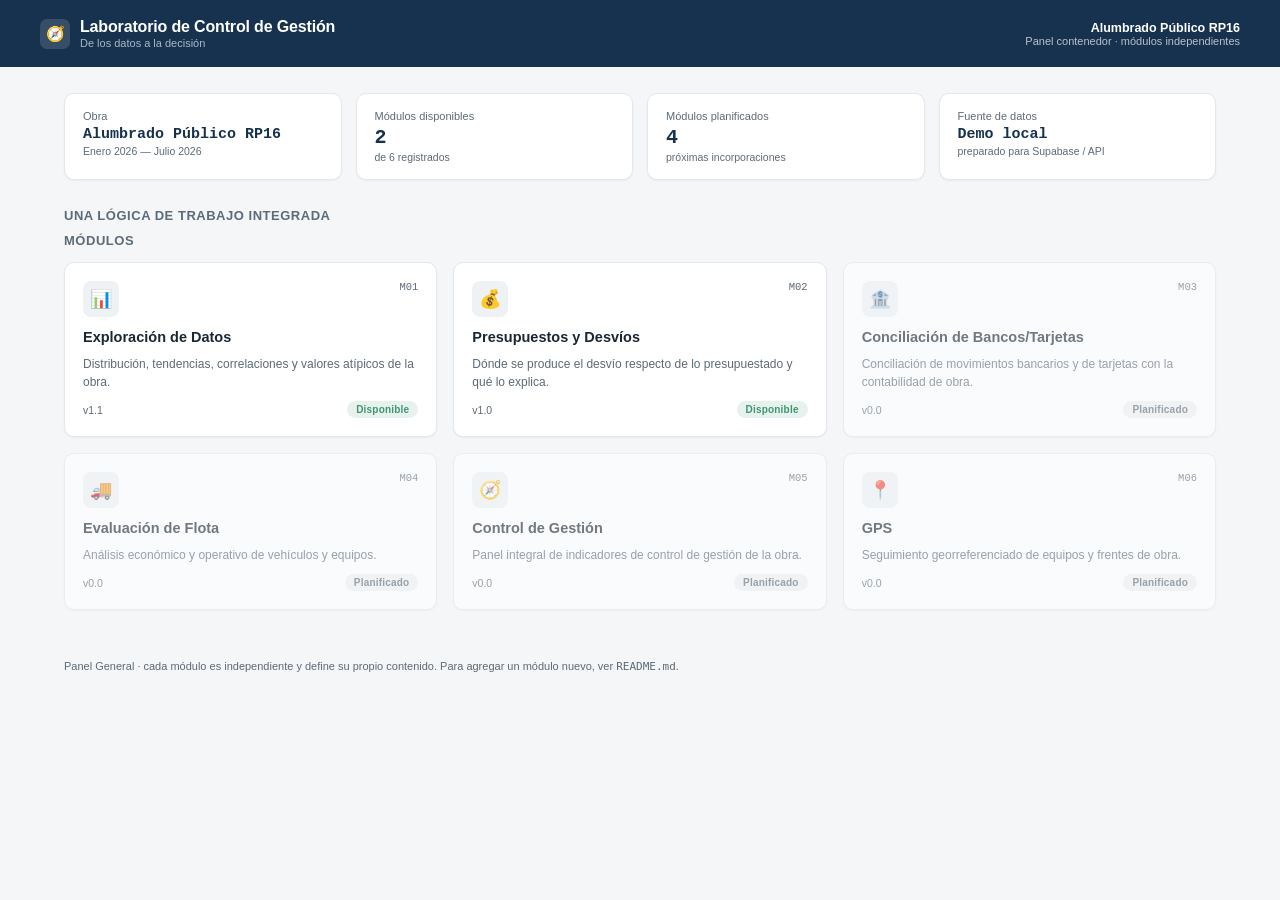
==== commit 38b4472c: "Add files via upload" ====
--- a/index.html
+++ b/index.html
@@ -3,20 +3,20 @@
 <head>
 <meta charset="UTF-8">
 <meta name="viewport" content="width=device-width, initial-scale=1.0">
-<title>Panel General — Control de Gestión</title>
+<title>Laboratorio de Control de Gestión de Obras — Panel General</title>
 
 <!-- Favicon: emoji embebido, no requiere ningún archivo -->
 <link rel="icon" href="data:image/svg+xml,%3Csvg xmlns='http://www.w3.org/2000/svg' viewBox='0 0 100 100'%3E%3Ctext y='.9em' font-size='90'%3E%F0%9F%A7%AD%3C/text%3E%3C/svg%3E">
 
 <!-- Vista previa al compartir en LinkedIn/WhatsApp/etc. — reemplazar TU-DOMINIO por el dominio real una vez desplegado en Vercel -->
 <meta property="og:type" content="website">
-<meta property="og:title" content="Laboratorio de Control de Gestión — Alumbrado Público RP16">
-<meta property="og:description" content="Panel de Control de Gestión de obras: exploración de datos, presupuestos y desvíos, en un solo lugar.">
+<meta property="og:title" content="Laboratorio de Control de Gestión de Obras — De los datos a la decisión">
+<meta property="og:description" content="Entorno analítico modular: EDA, Presupuestos y Desvíos, Diagnóstico, Análisis Predictivo y Decisión — caso de aplicación Alumbrado Público RP16.">
 <meta property="og:image" content="https://TU-DOMINIO.vercel.app/assets/og-image.png">
 <meta property="og:url" content="https://TU-DOMINIO.vercel.app">
 <meta name="twitter:card" content="summary_large_image">
-<meta name="twitter:title" content="Laboratorio de Control de Gestión">
-<meta name="twitter:description" content="Panel de Control de Gestión de obras — Alumbrado Público RP16">
+<meta name="twitter:title" content="Laboratorio de Control de Gestión de Obras">
+<meta name="twitter:description" content="De los datos a la decisión — Alumbrado Público RP16">
 <meta name="twitter:image" content="https://TU-DOMINIO.vercel.app/assets/og-image.png">
 
 <link rel="stylesheet" href="assets/css/tokens.css">
@@ -29,8 +29,8 @@
     <div class="brand">
       <div class="mark">🧭</div>
       <div>
-        <h1 id="brand-title">Laboratorio de Control de Gestión</h1>
-        <div class="brand-sub">Panel General</div>
+        <h1 id="brand-title">Laboratorio de Control de Gestión de Obras</h1>
+        <div class="brand-sub" id="brand-tagline">De los datos a la decisión</div>
       </div>
     </div>
     <div class="header-meta">
@@ -46,6 +46,11 @@
       <!-- Renderizado por shell.js a partir de config/modules.json -->
     </section>
 
+    <div class="flujo-wrap">
+      <div class="section-title" style="margin-bottom:10px;">Una lógica de trabajo integrada</div>
+      <div id="flujo"><!-- Renderizado por shell.js --></div>
+    </div>
+
     <div class="section-title">Módulos</div>
     <section class="module-grid" id="module-grid">
       <!-- Renderizado por shell.js -->
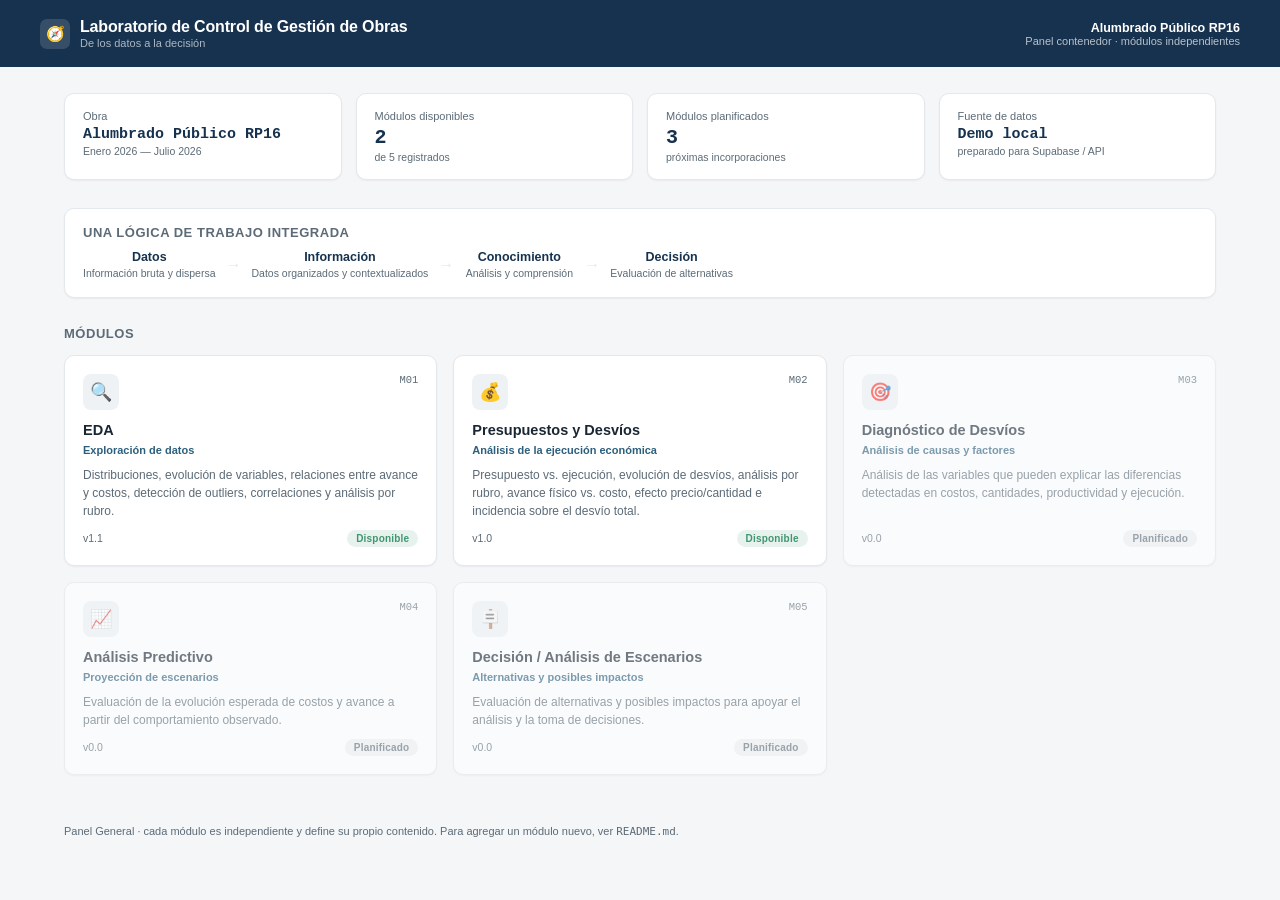
==== commit 73bd53fe: "Add files via upload" ====
--- a/index.html
+++ b/index.html
@@ -5,19 +5,26 @@
 <meta name="viewport" content="width=device-width, initial-scale=1.0">
 <title>Laboratorio de Control de Gestión de Obras — Panel General</title>
 
-<!-- Favicon: emoji embebido, no requiere ningún archivo -->
-<link rel="icon" href="data:image/svg+xml,%3Csvg xmlns='http://www.w3.org/2000/svg' viewBox='0 0 100 100'%3E%3Ctext y='.9em' font-size='90'%3E%F0%9F%A7%AD%3C/text%3E%3C/svg%3E">
+<!-- Favicon -->
+<link rel="icon" type="image/png" href="/favicon.png">
 
-<!-- Vista previa al compartir en LinkedIn/WhatsApp/etc. — reemplazar TU-DOMINIO por el dominio real una vez desplegado en Vercel -->
+<!-- URL canónica del proyecto -->
+<link rel="canonical" href="https://laboratorio-obras-control-gestion.vercel.app/">
+
+<!-- Vista previa al compartir en LinkedIn/WhatsApp/etc. -->
 <meta property="og:type" content="website">
-<meta property="og:title" content="Laboratorio de Control de Gestión de Obras — De los datos a la decisión">
-<meta property="og:description" content="Entorno analítico modular: EDA, Presupuestos y Desvíos, Diagnóstico, Análisis Predictivo y Decisión — caso de aplicación Alumbrado Público RP16.">
-<meta property="og:image" content="https://TU-DOMINIO.vercel.app/assets/og-image.png">
-<meta property="og:url" content="https://TU-DOMINIO.vercel.app">
+<meta property="og:title" content="Laboratorio de Control de Gestión de Obras">
+<meta property="og:description" content="Entorno analítico modular para transformar datos de obra en información para la toma de decisiones.">
+<meta property="og:image" content="https://laboratorio-obras-control-gestion.vercel.app/preview.png">
+<meta property="og:image:width" content="1200">
+<meta property="og:image:height" content="630">
+<meta property="og:image:alt" content="Laboratorio de Control de Gestión de Obras">
+<meta property="og:url" content="https://laboratorio-obras-control-gestion.vercel.app/">
+
 <meta name="twitter:card" content="summary_large_image">
 <meta name="twitter:title" content="Laboratorio de Control de Gestión de Obras">
-<meta name="twitter:description" content="De los datos a la decisión — Alumbrado Público RP16">
-<meta name="twitter:image" content="https://TU-DOMINIO.vercel.app/assets/og-image.png">
+<meta name="twitter:description" content="Entorno analítico modular para el control y análisis de gestión de obras.">
+<meta name="twitter:image" content="https://laboratorio-obras-control-gestion.vercel.app/preview.png">
 
 <link rel="stylesheet" href="assets/css/tokens.css">
 <link rel="stylesheet" href="assets/css/shell.css">
--- a/assets/css/shell.css
+++ b/assets/css/shell.css
@@ -45,6 +45,7 @@
 .mcard-icon{width:36px;height:36px;border-radius:8px;background:rgba(44,95,124,.08);display:flex;align-items:center;justify-content:center;font-size:18px;flex:none;}
 .mcard-id{font-family:var(--font-mono);font-size:10.5px;color:var(--text-sec);}
 .mcard h3{font-size:14.5px;font-weight:600;color:var(--text);margin-top:2px;}
+.mcard-subtitle{font-size:11px;color:var(--primary);font-weight:600;margin-top:-4px;}
 .mcard p{font-size:12px;color:var(--text-sec);line-height:1.5;flex:1;}
 .mcard-foot{display:flex;justify-content:space-between;align-items:center;font-size:10.5px;color:var(--text-sec);}
 .status-pill{font-size:10px;font-weight:700;padding:3px 9px;border-radius:20px;letter-spacing:.02em;}
@@ -53,3 +54,12 @@
 .status-pill.wip{background:rgba(226,163,61,.14);color:var(--atencion);}
 
 .shell-footer{max-width:1200px;margin:0 auto;padding:0 24px 40px;font-size:11px;color:var(--text-sec);}
+
+/* ---- flujo de trabajo: Datos → Información → Conocimiento → Decisión ---- */
+.flujo-wrap{margin-bottom:28px;background:var(--surface);border:1px solid var(--border);border-radius:var(--radius);padding:16px 18px;box-shadow:var(--shadow-sm);}
+.flujo{display:flex;align-items:center;gap:10px;flex-wrap:wrap;}
+.flujo-step{text-align:center;min-width:110px;}
+.flujo-label{font-size:12.5px;font-weight:700;color:var(--header-dark);}
+.flujo-note{font-size:10.5px;color:var(--text-sec);margin-top:2px;line-height:1.4;}
+.flujo-arrow{color:var(--border);font-size:16px;flex:none;}
+@media(max-width:620px){ .flujo{flex-direction:column;align-items:flex-start;} .flujo-arrow{display:none;} .flujo-step{text-align:left;} }
